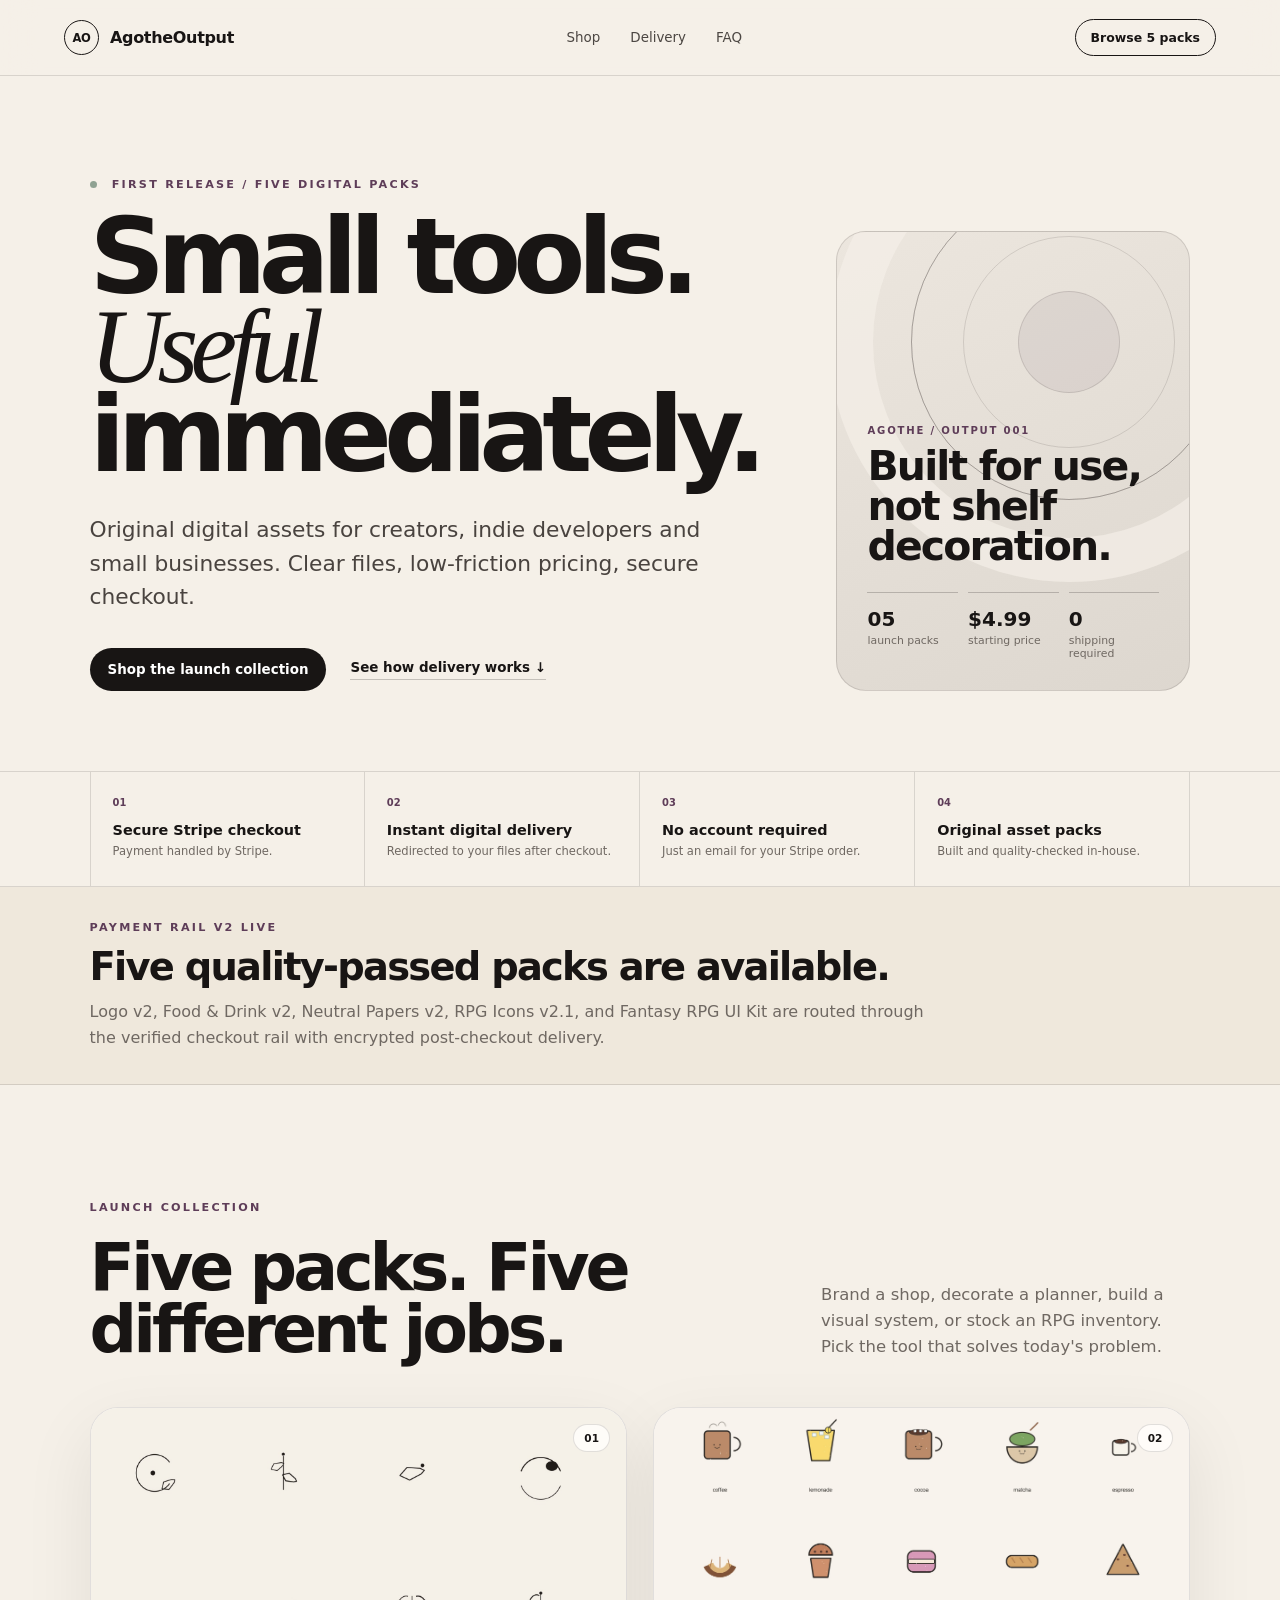
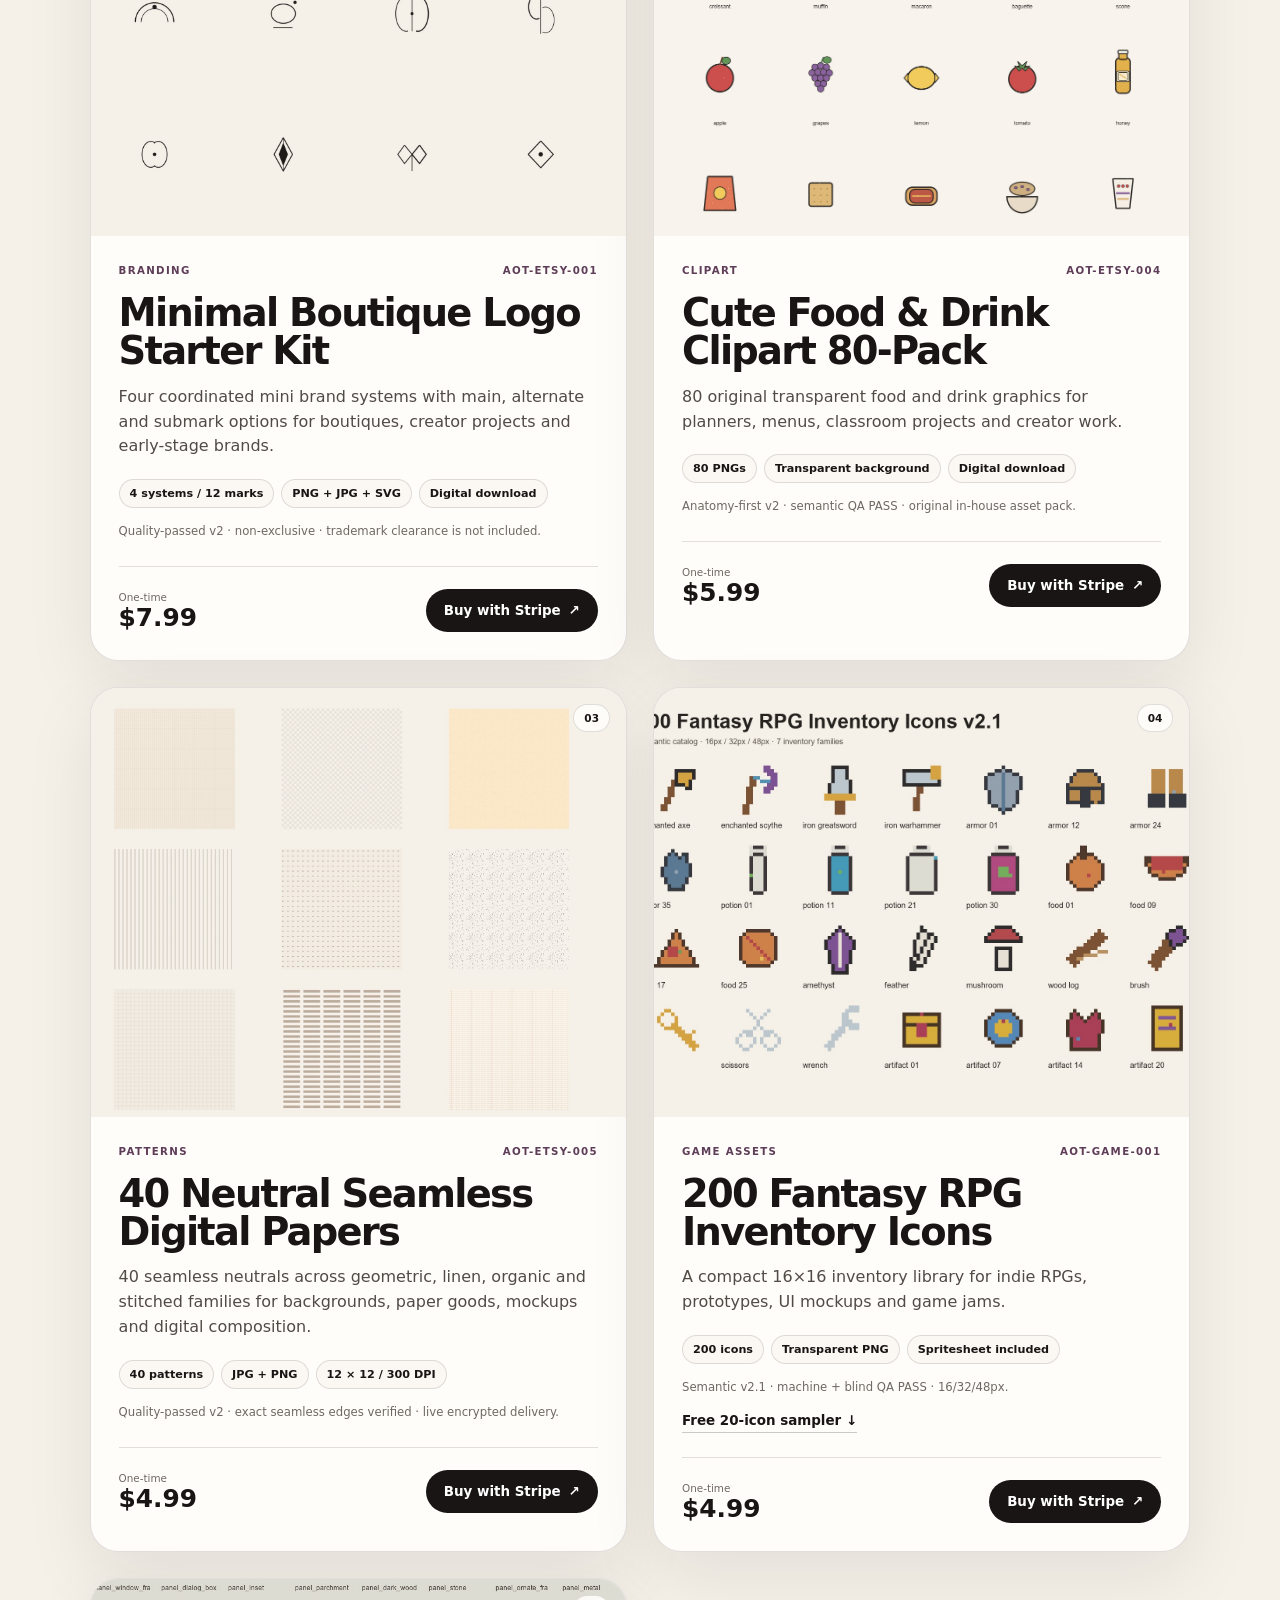
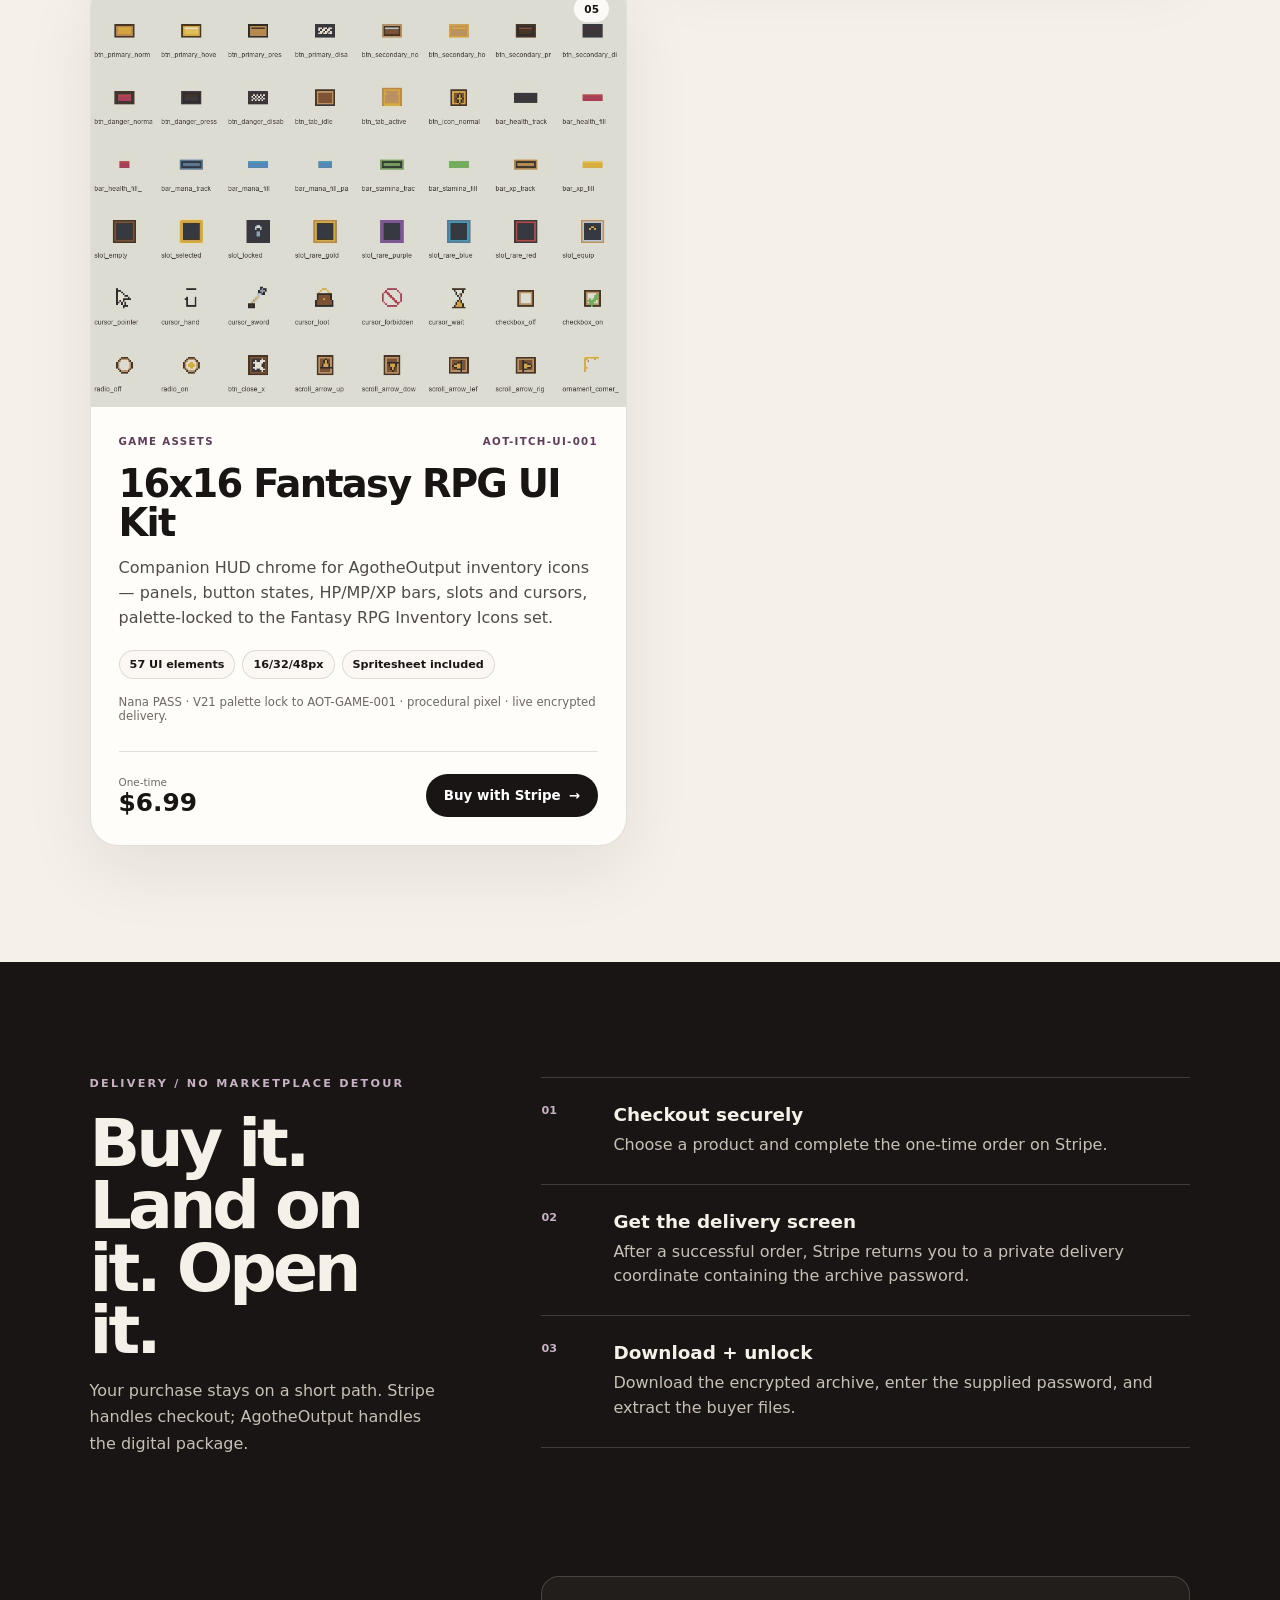
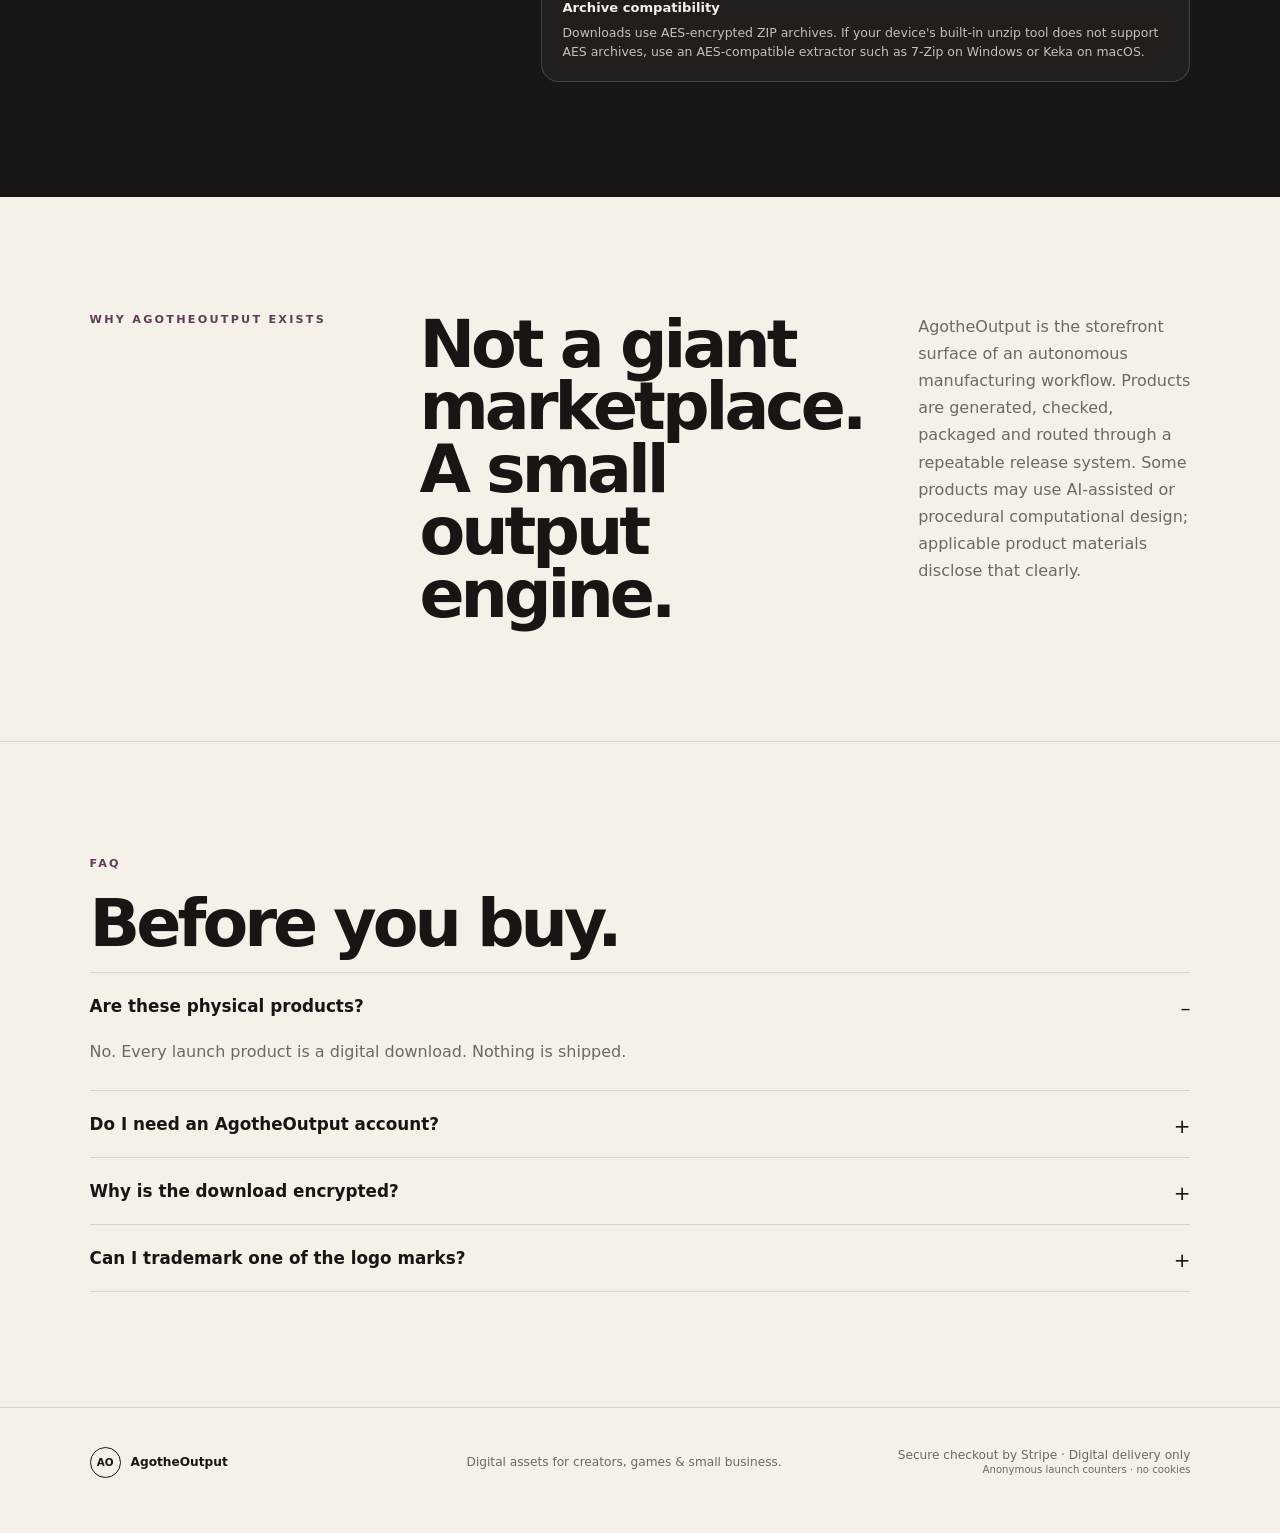
==== index.html @ fe6603bc "Add AOT-ITCH-UI-001 storefront card + delivery pointer" ====
<!doctype html>
<html lang="en">
<head>
<meta charset="utf-8">
<meta name="viewport" content="width=device-width,initial-scale=1">
<title>AgotheOutput | Digital assets for creators, games & small business</title>
<meta name="description" content="Original downloadable assets for creators, indie games and small businesses. Secure Stripe checkout and instant post-purchase delivery.">
<meta name="theme-color" content="#f5f0e8">
<meta property="og:title" content="AgotheOutput — useful digital goods">
<meta property="og:description" content="Original creator assets, game resources and practical downloadable packs.">
<meta property="og:type" content="website">
<meta property="og:url" content="https://gtsgob.github.io/agotheoutput-store/">
<meta property="og:image" content="https://gtsgob.github.io/agotheoutput-store/assets/og.jpg">
<meta name="twitter:card" content="summary_large_image">
<link rel="icon" href="data:image/svg+xml,<svg xmlns=%22http://www.w3.org/2000/svg%22 viewBox=%220 0 64 64%22><rect width=%2264%22 height=%2264%22 rx=%2232%22 fill=%22%23181514%22/><text x=%2232%22 y=%2239%22 text-anchor=%22middle%22 font-size=%2220%22 font-family=%22Arial%22 font-weight=%22700%22 fill=%22white%22>AO</text></svg>">
<link rel="stylesheet" href="styles.css?v=launch-3">
</head>
<body>
<header class="site-header">
  <a class="brand" href="#top" aria-label="AgotheOutput home"><span class="brand-mark">AO</span><span>AgotheOutput</span></a>
  <nav aria-label="Primary">
    <a href="#shop">Shop</a>
    <a href="#delivery">Delivery</a>
    <a href="#faq">FAQ</a>
  </nav>
  <a class="header-cta" href="#shop">Browse 5 packs</a>
</header>

<main id="top">
  <section class="hero">
    <div class="hero-copy">
      <p class="eyebrow"><span class="dot"></span> FIRST RELEASE / FIVE DIGITAL PACKS</p>
      <h1>Small tools.<br><em>Useful</em> immediately.</h1>
      <p class="lede">Original digital assets for creators, indie developers and small businesses. Clear files, low-friction pricing, secure checkout.</p>
      <div class="hero-actions">
        <a class="button button-dark" href="#shop">Shop the launch collection</a>
        <a class="text-link" href="#delivery">See how delivery works <span>↓</span></a>
      </div>
    </div>
    <aside class="hero-panel" aria-label="Store promises">
      <div class="aperture" aria-hidden="true"><i></i><i></i><i></i></div>
      <div class="panel-copy">
        <p>AGOTHE / OUTPUT 001</p>
        <strong>Built for use,<br>not shelf decoration.</strong>
      </div>
      <dl>
        <div><dt>05</dt><dd>launch packs</dd></div>
        <div><dt>$4.99</dt><dd>starting price</dd></div>
        <div><dt>0</dt><dd>shipping required</dd></div>
      </dl>
    </aside>
  </section>

  <section class="trust-rail" aria-label="Shopping benefits">
    <div><span>01</span><strong>Secure Stripe checkout</strong><small>Payment handled by Stripe.</small></div>
    <div><span>02</span><strong>Instant digital delivery</strong><small>Redirected to your files after checkout.</small></div>
    <div><span>03</span><strong>No account required</strong><small>Just an email for your Stripe order.</small></div>
    <div><span>04</span><strong>Original asset packs</strong><small>Built and quality-checked in-house.</small></div>
  </section>

  <section class="quality-banner" id="quality-refresh"><p class="eyebrow">PAYMENT RAIL V2 LIVE</p><h2>Five quality-passed packs are available.</h2><p>Logo v2, Food & Drink v2, Neutral Papers v2, RPG Icons v2.1, and Fantasy RPG UI Kit are routed through the verified checkout rail with encrypted post-checkout delivery.</p></section><section class="collection" id="shop">
    <div class="section-heading">
      <div><p class="eyebrow">LAUNCH COLLECTION</p><h2>Five packs. Five different jobs.</h2></div>
      <p>Brand a shop, decorate a planner, build a visual system, or stock an RPG inventory. Pick the tool that solves today's problem.</p>
    </div>
    <div class="product-grid"><article class="product-card" id="aot-etsy-001" data-sku="AOT-ETSY-001">
      <a class="product-media" href="https://buy.stripe.com/bJe00b6bz7648Xw9uC0x20g" aria-label="Buy Minimal Boutique Logo Starter Kit">
        <img src="assets/previews/aot-etsy-001.jpg" alt="Minimal Boutique Logo Starter Kit preview" loading="eager">
        <span class="media-index">01</span>
      </a>
      <div class="product-body">
        <div class="product-topline"><span>Branding</span><span>AOT-ETSY-001</span></div>
        <h3>Minimal Boutique Logo Starter Kit</h3>
        <p class="product-desc">Four coordinated mini brand systems with main, alternate and submark options for boutiques, creator projects and early-stage brands.</p>
        <div class="chips"><span>4 systems / 12 marks</span><span>PNG + JPG + SVG</span><span>Digital download</span></div>
        <p class="product-note">Quality-passed v2 · non-exclusive · trademark clearance is not included.</p>
        <div class="purchase-row">
          <div><small>One-time</small><strong>$7.99</strong></div>
          <a class="button button-dark" href="https://buy.stripe.com/bJe00b6bz7648Xw9uC0x20g">Buy with Stripe <span aria-hidden="true">↗</span></a>
        </div>
      </div>
    </article><article class="product-card" id="aot-etsy-004" data-sku="AOT-ETSY-004">
      <a class="product-media" href="https://buy.stripe.com/bJe00b43raigehQayG0x20h" aria-label="Buy Cute Food & Drink Clipart 80-Pack">
        <img src="assets/previews/aot-etsy-004.jpg" alt="Cute Food & Drink Clipart 80-Pack preview" loading="eager">
        <span class="media-index">02</span>
      </a>
      <div class="product-body">
        <div class="product-topline"><span>Clipart</span><span>AOT-ETSY-004</span></div>
        <h3>Cute Food & Drink Clipart 80-Pack</h3>
        <p class="product-desc">80 original transparent food and drink graphics for planners, menus, classroom projects and creator work.</p>
        <div class="chips"><span>80 PNGs</span><span>Transparent background</span><span>Digital download</span></div>
        <p class="product-note">Anatomy-first v2 · semantic QA PASS · original in-house asset pack.</p>
        <div class="purchase-row">
          <div><small>One-time</small><strong>$5.99</strong></div>
          <a class="button button-dark" href="https://buy.stripe.com/bJe00b43raigehQayG0x20h">Buy with Stripe <span aria-hidden="true">↗</span></a>
        </div>
      </div>
    </article><article class="product-card" id="aot-etsy-005" data-sku="AOT-ETSY-005">
      <a class="product-media" href="https://buy.stripe.com/7sY28jgQd3TS2z8cGO0x20i" aria-label="Buy 40 Neutral Seamless Digital Papers">
        <img src="assets/previews/aot-etsy-005.jpg" alt="40 Neutral Seamless Digital Papers preview" loading="lazy">
        <span class="media-index">03</span>
      </a>
      <div class="product-body">
        <div class="product-topline"><span>Patterns</span><span>AOT-ETSY-005</span></div>
        <h3>40 Neutral Seamless Digital Papers</h3>
        <p class="product-desc">40 seamless neutrals across geometric, linen, organic and stitched families for backgrounds, paper goods, mockups and digital composition.</p>
        <div class="chips"><span>40 patterns</span><span>JPG + PNG</span><span>12 × 12 / 300 DPI</span></div>
        <p class="product-note">Quality-passed v2 · exact seamless edges verified · live encrypted delivery.</p>
        <div class="purchase-row">
          <div><small>One-time</small><strong>$4.99</strong></div>
          <a class="button button-dark" href="https://buy.stripe.com/7sY28jgQd3TS2z8cGO0x20i">Buy with Stripe <span aria-hidden="true">↗</span></a>
        </div>
      </div>
    </article><article class="product-card" id="aot-game-001" data-sku="AOT-GAME-001">
      <a class="product-media" href="https://buy.stripe.com/5kQcMXgQdcqo3DccGO0x20j" aria-label="Buy 200 Fantasy RPG Inventory Icons">
        <img src="assets/previews/aot-game-001.jpg" alt="200 Fantasy RPG Inventory Icons preview" loading="lazy">
        <span class="media-index">04</span>
      </a>
      <div class="product-body">
        <div class="product-topline"><span>Game assets</span><span>AOT-GAME-001</span></div>
        <h3>200 Fantasy RPG Inventory Icons</h3>
        <p class="product-desc">A compact 16×16 inventory library for indie RPGs, prototypes, UI mockups and game jams.</p>
        <div class="chips"><span>200 icons</span><span>Transparent PNG</span><span>Spritesheet included</span></div>
        <p class="product-note">Semantic v2.1 · machine + blind QA PASS · 16/32/48px.</p>
        <p><a class="text-link sampler-link" data-sampler="true" data-sku="AOT-GAME-001" href="https://github.com/gtsgob/agotheoutput-store/releases/download/delivery-v1/agotheoutput_rpg_icons_free_sampler_20.zip">Free 20-icon sampler ↓</a></p>
        <div class="purchase-row">
          <div><small>One-time</small><strong>$4.99</strong></div>
          <a class="button button-dark" href="https://buy.stripe.com/5kQcMXgQdcqo3DccGO0x20j">Buy with Stripe <span aria-hidden="true">↗</span></a>
        </div>
      </div>
    </article><article class="product-card" id="aot-itch-ui-001" data-sku="AOT-ITCH-UI-001">
      <a class="product-media" href="https://buy.stripe.com/bJebIT9nL7642z89uC0x20l" aria-label="Buy 16x16 Fantasy RPG UI Kit">
        <img src="assets/previews/aot-itch-ui-001.jpg" alt="16x16 Fantasy RPG UI Kit preview" loading="lazy">
        <span class="media-index">05</span>
      </a>
      <div class="product-body">
        <div class="product-topline"><span>Game assets</span><span>AOT-ITCH-UI-001</span></div>
        <h3>16x16 Fantasy RPG UI Kit</h3>
        <p class="product-desc">Companion HUD chrome for AgotheOutput inventory icons — panels, button states, HP/MP/XP bars, slots and cursors, palette-locked to the Fantasy RPG Inventory Icons set.</p>
        <div class="chips"><span>57 UI elements</span><span>16/32/48px</span><span>Spritesheet included</span></div>
        <p class="product-note">Nana PASS · V21 palette lock to AOT-GAME-001 · procedural pixel · live encrypted delivery.</p>
        <div class="purchase-row">
          <div><small>One-time</small><strong>$6.99</strong></div>
          <a class="button button-dark" href="https://buy.stripe.com/bJebIT9nL7642z89uC0x20l">Buy with Stripe <span aria-hidden="true">→</span></a>
        </div>
      </div>
    </article></div>
  </section>

  <section class="delivery" id="delivery">
    <div class="delivery-intro">
      <p class="eyebrow">DELIVERY / NO MARKETPLACE DETOUR</p>
      <h2>Buy it. Land on it. Open it.</h2>
      <p>Your purchase stays on a short path. Stripe handles checkout; AgotheOutput handles the digital package.</p>
    </div>
    <ol class="steps">
      <li><span>01</span><div><strong>Checkout securely</strong><p>Choose a product and complete the one-time order on Stripe.</p></div></li>
      <li><span>02</span><div><strong>Get the delivery screen</strong><p>After a successful order, Stripe returns you to a private delivery coordinate containing the archive password.</p></div></li>
      <li><span>03</span><div><strong>Download + unlock</strong><p>Download the encrypted archive, enter the supplied password, and extract the buyer files.</p></div></li>
    </ol>
    <div class="compatibility">
      <strong>Archive compatibility</strong>
      <p>Downloads use AES-encrypted ZIP archives. If your device's built-in unzip tool does not support AES archives, use an AES-compatible extractor such as 7-Zip on Windows or Keka on macOS.</p>
    </div>
  </section>

  <section class="system-note">
    <p class="eyebrow">WHY AGOTHEOUTPUT EXISTS</p>
    <div><h2>Not a giant marketplace.<br>A small output engine.</h2>
    <p>AgotheOutput is the storefront surface of an autonomous manufacturing workflow. Products are generated, checked, packaged and routed through a repeatable release system. Some products may use AI-assisted or procedural computational design; applicable product materials disclose that clearly.</p></div>
  </section>

  <section class="faq" id="faq">
    <div class="section-heading compact"><div><p class="eyebrow">FAQ</p><h2>Before you buy.</h2></div></div>
    <details open><summary>Are these physical products?</summary><p>No. Every launch product is a digital download. Nothing is shipped.</p></details>
    <details><summary>Do I need an AgotheOutput account?</summary><p>No. Checkout is handled by Stripe and currently only requires the information Stripe requests for the order.</p></details>
    <details><summary>Why is the download encrypted?</summary><p>The public file host stores an encrypted archive. The archive password is delivered only through the successful post-checkout route.</p></details>
    <details><summary>Can I trademark one of the logo marks?</summary><p>The logo starter kit is sold as non-exclusive premade artwork. Trademark clearance and exclusivity are not included.</p></details>
  </section>
</main>

<footer class="site-footer">
  <div><span class="brand-mark small">AO</span><strong>AgotheOutput</strong></div>
  <p>Digital assets for creators, games & small business.</p>
  <p>Secure checkout by Stripe · Digital delivery only<br><small>Anonymous launch counters · no cookies</small></p>
</footer>
<script src="analytics.js?v=ao-analytics-2" defer></script>
</body>
</html>
---- styles.css ----
:root{
  --ink:#181514;--paper:#f5f0e8;--paper-2:#ebe4da;--sage:#8fa292;--plum:#5e3d58;
  --white:#fffdfa;--muted:#6f6862;--line:rgba(24,21,20,.13);--line-strong:rgba(24,21,20,.22);
  --shadow:0 24px 70px rgba(24,21,20,.08)
}
*{box-sizing:border-box}html{scroll-behavior:smooth}body{margin:0;background:var(--paper);color:var(--ink);font-family:Inter,ui-sans-serif,system-ui,-apple-system,BlinkMacSystemFont,"Segoe UI",sans-serif;-webkit-font-smoothing:antialiased}
a{color:inherit}.site-header{height:76px;padding:0 clamp(20px,5vw,76px);display:flex;align-items:center;justify-content:space-between;gap:26px;position:sticky;top:0;z-index:40;background:rgba(245,240,232,.88);backdrop-filter:blur(18px);border-bottom:1px solid var(--line)}
.brand{display:flex;align-items:center;gap:11px;text-decoration:none;font-weight:800;letter-spacing:-.02em}.brand-mark{width:35px;height:35px;border:1px solid var(--ink);border-radius:50%;display:grid;place-items:center;font-size:.72rem;font-weight:900}.brand-mark.small{width:31px;height:31px;font-size:.65rem}
.site-header nav{display:flex;gap:30px}.site-header nav a{text-decoration:none;font-size:.84rem;color:#4c4743}.site-header nav a:hover{text-decoration:underline;text-underline-offset:5px}.header-cta{font-size:.78rem;font-weight:800;text-decoration:none;border:1px solid var(--ink);border-radius:999px;padding:10px 15px}
.hero{min-height:690px;padding:clamp(64px,8vw,120px) clamp(20px,7vw,108px) 80px;display:grid;grid-template-columns:minmax(0,1.3fr) minmax(340px,.7fr);gap:clamp(45px,7vw,120px);align-items:end;border-bottom:1px solid var(--line)}
.eyebrow{font-size:.7rem;letter-spacing:.2em;font-weight:850;margin:0 0 22px;color:var(--plum)}.dot{display:inline-block;width:7px;height:7px;background:var(--sage);border-radius:50%;margin-right:9px}
.hero h1{font-size:clamp(4.25rem,8.2vw,8.6rem);line-height:.84;letter-spacing:-.075em;margin:0;max-width:1080px;font-weight:850}.hero h1 em{font-family:Georgia,"Times New Roman",serif;font-weight:400}.lede{font-size:clamp(1.05rem,1.7vw,1.4rem);max-width:690px;line-height:1.55;margin:34px 0 0;color:#49433f}
.hero-actions{display:flex;align-items:center;gap:24px;margin-top:34px;flex-wrap:wrap}.button{display:inline-flex;align-items:center;justify-content:center;gap:8px;text-decoration:none;border-radius:999px;padding:14px 18px;font-weight:800;font-size:.84rem;transition:transform .18s ease,opacity .18s ease}.button:hover{transform:translateY(-2px)}.button-dark{background:var(--ink);color:#fff}.text-link{font-size:.84rem;font-weight:750;text-decoration:none;border-bottom:1px solid var(--line-strong);padding-bottom:4px}
.hero-panel{min-height:460px;border:1px solid var(--line);border-radius:30px;padding:30px;position:relative;overflow:hidden;background:linear-gradient(155deg,#ece6de 0%,#ddd7cf 100%);display:flex;flex-direction:column;justify-content:space-between}.aperture{position:absolute;right:-120px;top:-130px;width:480px;height:480px;border-radius:50%;border:44px solid rgba(245,240,232,.7)}.aperture:before,.aperture:after,.aperture i{content:"";position:absolute;inset:38px;border-radius:50%;border:1px solid rgba(24,21,20,.12)}.aperture:after{inset:90px}.aperture i:nth-child(1){inset:145px;background:rgba(94,61,88,.08)}.panel-copy{position:relative;z-index:2;margin-top:auto}.panel-copy p{font-size:.63rem;letter-spacing:.18em;font-weight:800;color:var(--plum)}.panel-copy strong{font-size:clamp(2rem,3.2vw,3.4rem);line-height:.98;letter-spacing:-.045em}.hero-panel dl{position:relative;z-index:2;display:grid;grid-template-columns:repeat(3,1fr);gap:10px;margin:26px 0 0}.hero-panel dl div{padding-top:14px;border-top:1px solid var(--line-strong)}.hero-panel dt{font-size:1.25rem;font-weight:850}.hero-panel dd{font-size:.68rem;margin:3px 0 0;color:var(--muted)}
.trust-rail{display:grid;grid-template-columns:repeat(4,1fr);border-bottom:1px solid var(--line);padding:0 clamp(20px,7vw,108px)}.trust-rail div{padding:25px 22px 27px;border-right:1px solid var(--line)}.trust-rail div:first-child{border-left:1px solid var(--line)}.trust-rail span{display:block;font-size:.62rem;color:var(--plum);font-weight:800;margin-bottom:14px}.trust-rail strong{display:block;font-size:.9rem}.trust-rail small{display:block;color:var(--muted);font-size:.72rem;margin-top:5px;line-height:1.4}
.collection,.delivery,.system-note,.faq{padding:clamp(74px,9vw,135px) clamp(20px,7vw,108px)}.section-heading{display:grid;grid-template-columns:1fr minmax(300px,.55fr);gap:60px;align-items:end;margin-bottom:46px}.section-heading h2,.delivery h2,.system-note h2{font-size:clamp(2.9rem,5.2vw,5.7rem);line-height:.94;letter-spacing:-.06em;margin:0}.section-heading>p{font-size:1.03rem;line-height:1.6;color:var(--muted);margin:0}.section-heading.compact{grid-template-columns:1fr;margin-bottom:18px}
.product-grid{display:grid;grid-template-columns:repeat(2,minmax(0,1fr));gap:26px}.product-card{border:1px solid var(--line);border-radius:28px;overflow:hidden;background:var(--white);box-shadow:var(--shadow)}.product-media{display:block;position:relative;background:#efe9df;overflow:hidden}.product-media img{display:block;width:100%;aspect-ratio:1.25/1;object-fit:cover;transition:transform .45s cubic-bezier(.2,.75,.2,1)}.product-media:hover img{transform:scale(1.025)}.media-index{position:absolute;top:16px;right:16px;background:rgba(255,253,250,.9);backdrop-filter:blur(10px);border:1px solid var(--line);border-radius:999px;padding:7px 10px;font-size:.66rem;font-weight:850}
.product-body{padding:28px}.product-topline{display:flex;justify-content:space-between;gap:15px;font-size:.64rem;text-transform:uppercase;letter-spacing:.13em;font-weight:800;color:var(--plum)}.product-card h3{font-size:clamp(1.8rem,3vw,3rem);line-height:1;letter-spacing:-.045em;margin:18px 0 14px}.product-desc{line-height:1.55;color:#514b46;margin:0;max-width:650px}.chips{display:flex;flex-wrap:wrap;gap:7px;margin-top:20px}.chips span{border:1px solid var(--line);border-radius:999px;padding:7px 10px;font-size:.7rem;font-weight:700;background:#fbf8f3}.product-note{font-size:.73rem;color:var(--muted);margin:16px 0 0}.purchase-row{display:flex;justify-content:space-between;align-items:end;gap:20px;margin-top:28px;padding-top:22px;border-top:1px solid var(--line)}.purchase-row small{display:block;color:var(--muted);font-size:.65rem}.purchase-row strong{font-size:1.55rem}
.delivery{background:var(--ink);color:var(--paper);display:grid;grid-template-columns:minmax(300px,.7fr) minmax(0,1.3fr);gap:clamp(55px,8vw,130px)}.delivery .eyebrow{color:#c7b2c3}.delivery-intro>p:last-child{color:#c8c0b7;line-height:1.65;max-width:560px}.steps{list-style:none;margin:0;padding:0}.steps li{display:grid;grid-template-columns:50px 1fr;gap:22px;padding:26px 0;border-top:1px solid rgba(245,240,232,.18)}.steps li:last-child{border-bottom:1px solid rgba(245,240,232,.18)}.steps>li>span{font-size:.7rem;color:#c7b2c3;font-weight:800}.steps strong{font-size:1.15rem}.steps p{margin:8px 0 0;color:#c8c0b7;line-height:1.55}.compatibility{grid-column:2;padding:20px;border:1px solid rgba(245,240,232,.18);border-radius:18px;background:rgba(245,240,232,.04)}.compatibility strong{font-size:.82rem}.compatibility p{font-size:.78rem;line-height:1.55;color:#c8c0b7;margin:7px 0 0}
.system-note{display:grid;grid-template-columns:.35fr 1fr;gap:60px;border-bottom:1px solid var(--line)}.system-note>div{display:grid;grid-template-columns:.95fr 1fr;gap:55px}.system-note>div>p{font-size:1rem;line-height:1.7;color:var(--muted);margin:0}
.faq details{border-top:1px solid var(--line);padding:0}.faq details:last-child{border-bottom:1px solid var(--line)}.faq summary{cursor:pointer;list-style:none;padding:23px 0;font-weight:800;font-size:1.05rem}.faq summary::-webkit-details-marker{display:none}.faq summary:after{content:"+";float:right;font-size:1.25rem;font-weight:400}.faq details[open] summary:after{content:"–"}.faq details p{max-width:760px;color:var(--muted);line-height:1.65;margin:0 0 24px}
.site-footer{display:grid;grid-template-columns:1fr 1fr 1fr;gap:30px;align-items:center;padding:28px clamp(20px,7vw,108px) 45px;border-top:1px solid var(--line);font-size:.76rem;color:var(--muted)}.site-footer div{display:flex;align-items:center;gap:10px;color:var(--ink)}.site-footer p:last-child{text-align:right}
@media(max-width:980px){
  .site-header nav{display:none}.hero{grid-template-columns:1fr;min-height:auto;padding-top:70px}.hero-panel{min-height:350px}.trust-rail{grid-template-columns:repeat(2,1fr)}.product-grid{grid-template-columns:1fr}.delivery{grid-template-columns:1fr}.compatibility{grid-column:1}.system-note,.system-note>div{grid-template-columns:1fr}.section-heading{grid-template-columns:1fr;gap:20px}.site-footer{grid-template-columns:1fr}.site-footer p:last-child{text-align:left}
}
@media(max-width:620px){
  .site-header{height:66px;padding:0 18px}.brand>span:last-child{display:none}.header-cta{font-size:.72rem;padding:9px 12px}
  .hero{padding:54px 18px 48px;gap:38px;overflow:hidden}.hero h1{font-size:clamp(3.05rem,14.5vw,4.15rem);line-height:.88;max-width:100%;overflow-wrap:normal}.lede{font-size:1rem;margin-top:24px}.hero-actions{align-items:flex-start;flex-direction:column}
  .hero-panel{min-height:310px;padding:24px;border-radius:22px}.hero-panel dl{grid-template-columns:1fr 1fr 1fr}.hero-panel dd{font-size:.62rem}
  .trust-rail{padding:0 18px;grid-template-columns:1fr 1fr}.trust-rail div{padding:20px 14px}.trust-rail div:nth-child(odd){border-left:1px solid var(--line)}
  .collection,.delivery,.system-note,.faq{padding:68px 18px}.product-grid{gap:18px}.product-card{border-radius:20px}.product-media img{aspect-ratio:1/1}.product-body{padding:22px}.product-card h3{font-size:2rem}.purchase-row{align-items:stretch;flex-direction:column}.purchase-row .button{width:100%}
  .section-heading h2,.delivery h2,.system-note h2{font-size:3.2rem}.site-footer{padding:26px 18px 40px}
}
@media(prefers-reduced-motion:reduce){html{scroll-behavior:auto}.product-media img,.button{transition:none}}

.quality-banner{margin:0;padding:34px clamp(20px,7vw,108px);border-bottom:1px solid var(--line);background:#efe8dc}
.quality-banner .eyebrow{margin-bottom:10px}.quality-banner h2{font-size:clamp(1.8rem,3vw,3rem);letter-spacing:-.045em;margin:0 0 10px}.quality-banner p:last-child{max-width:850px;color:var(--muted);line-height:1.6;margin:0}
.button-muted{background:#d9d1c7;color:#6e665f;cursor:not-allowed;pointer-events:none}
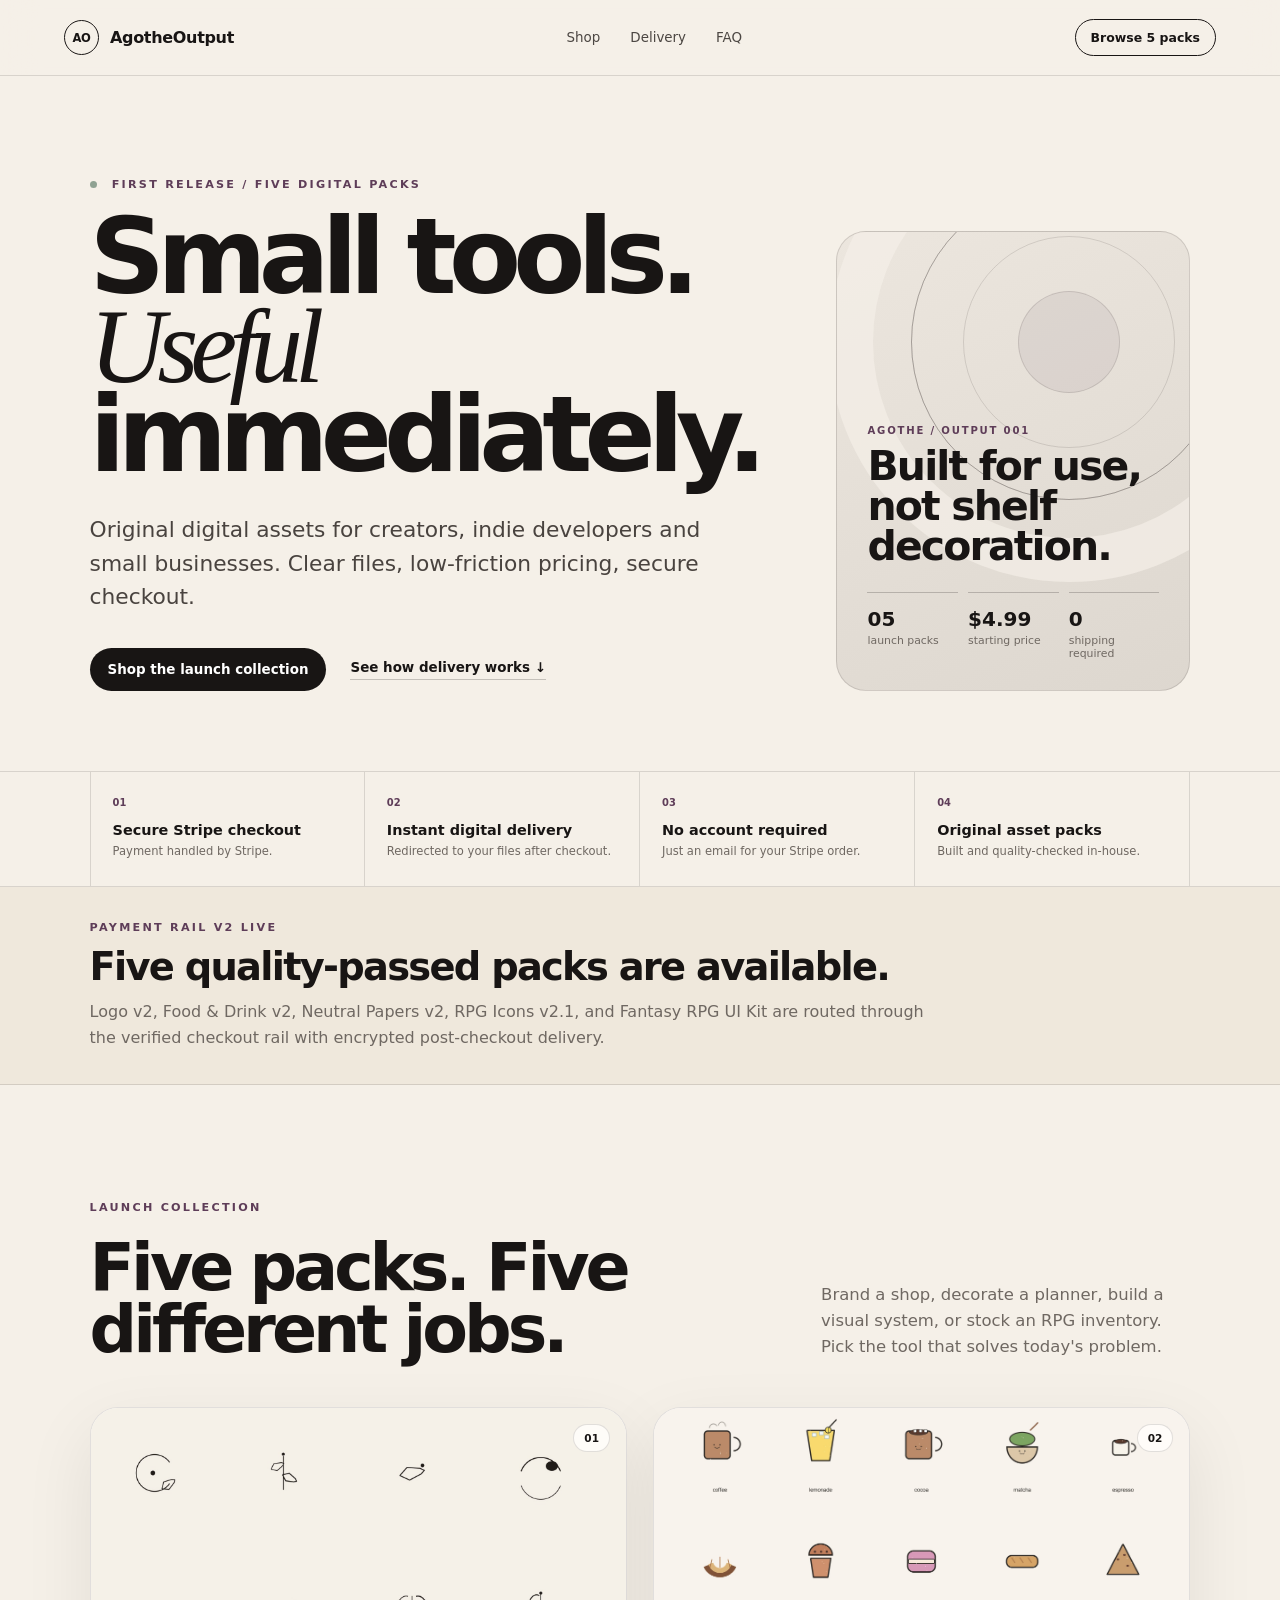
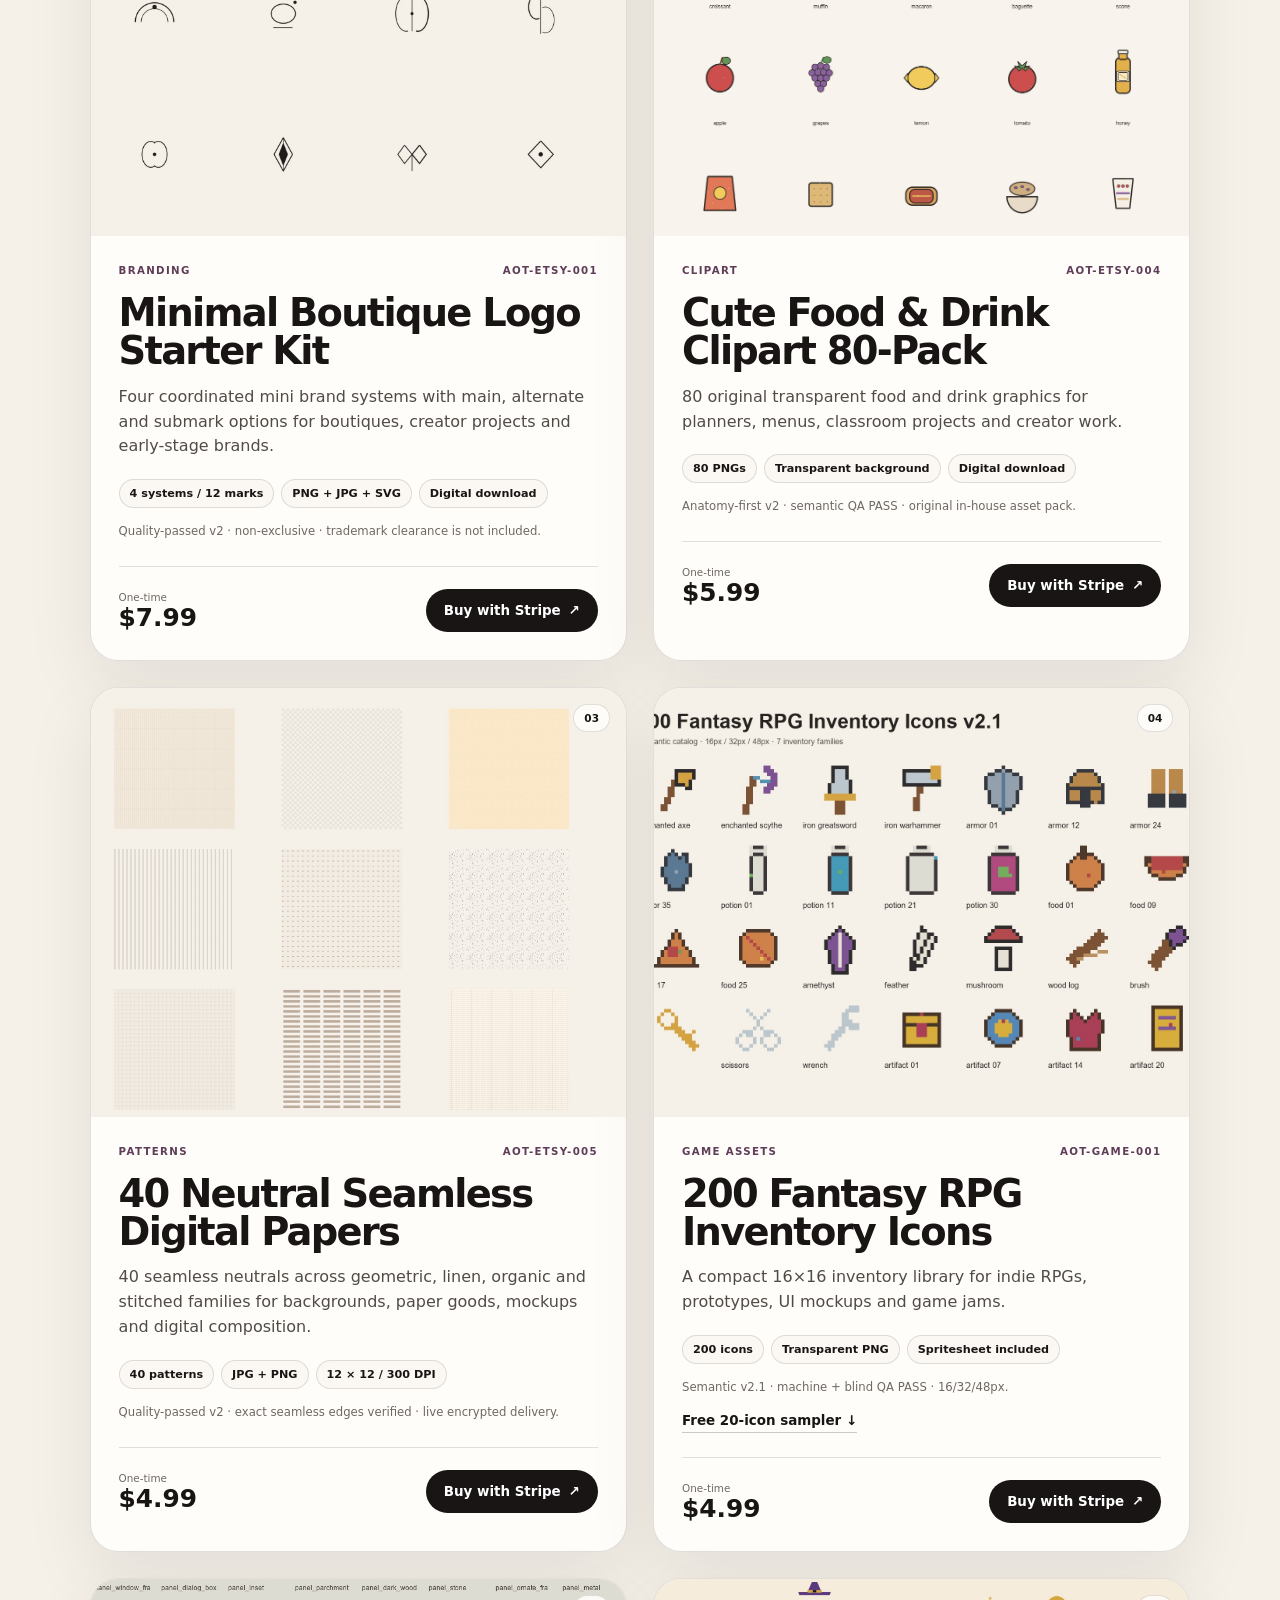
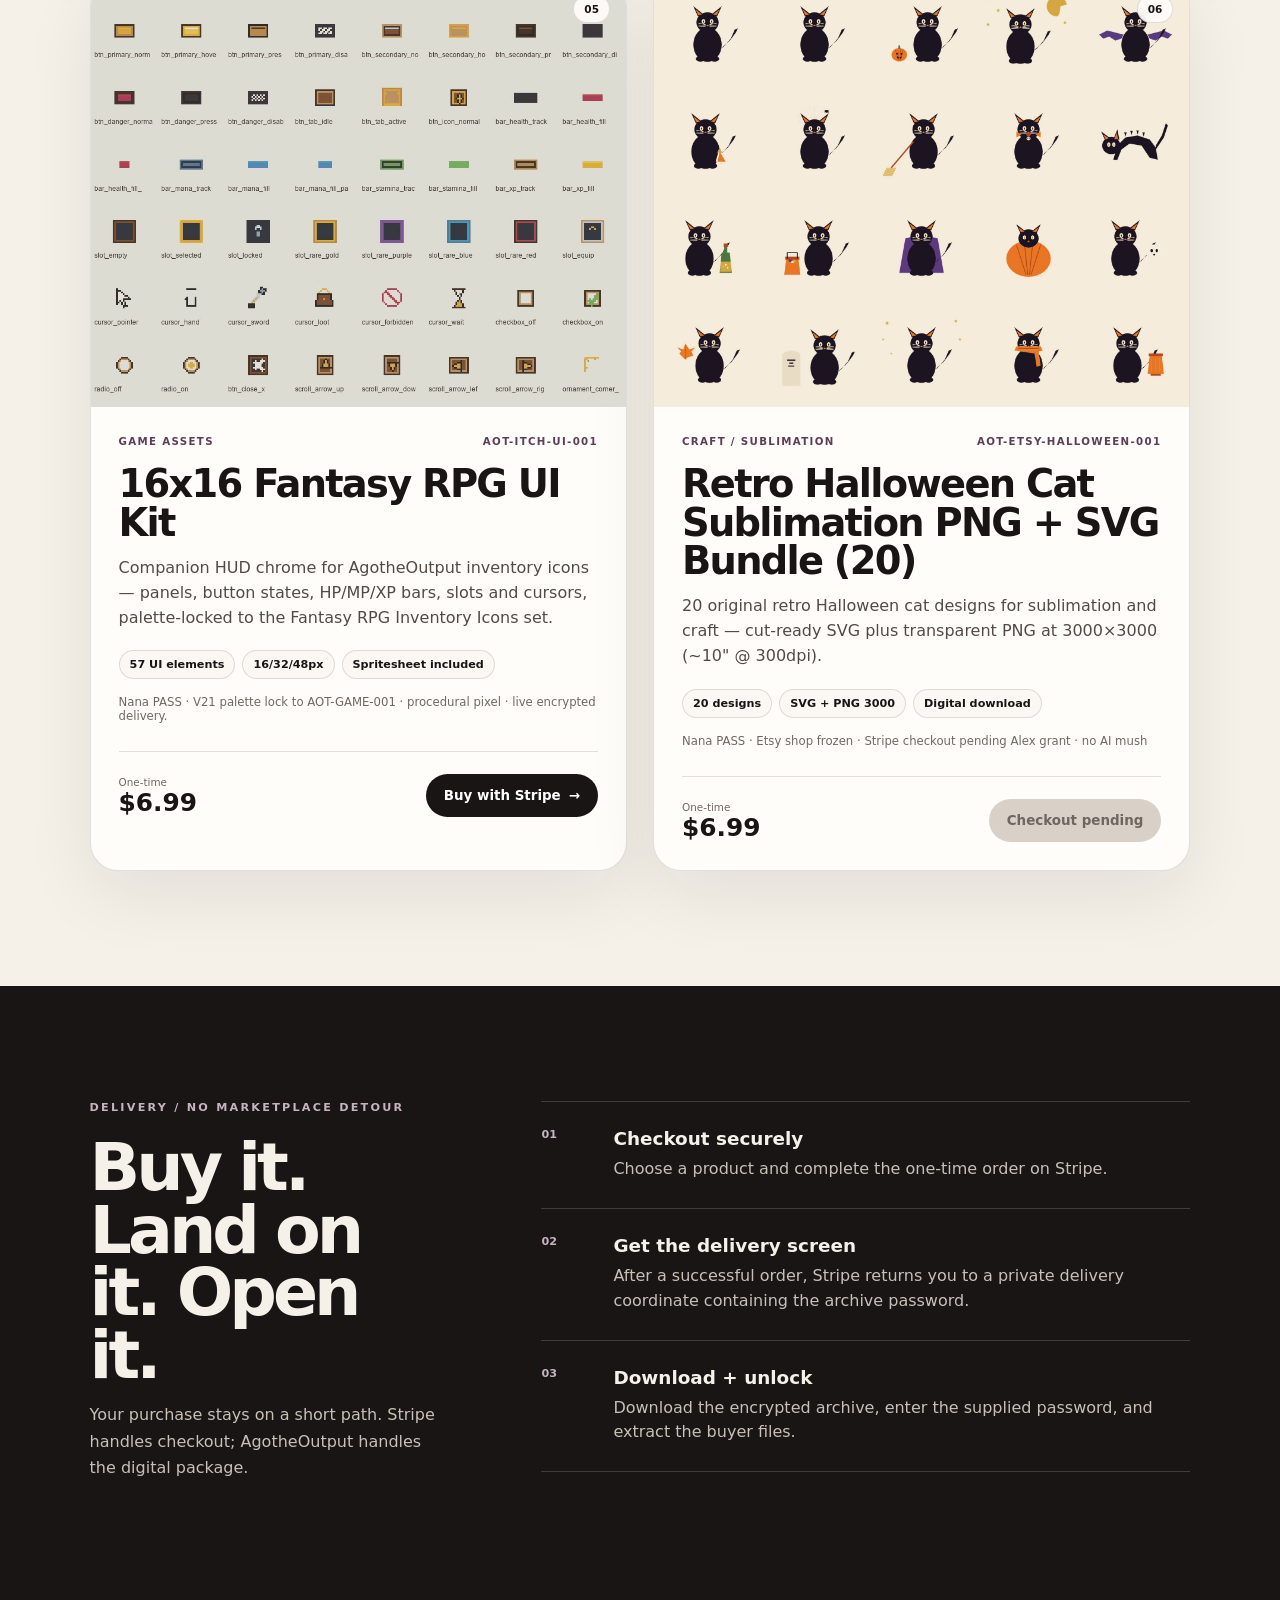
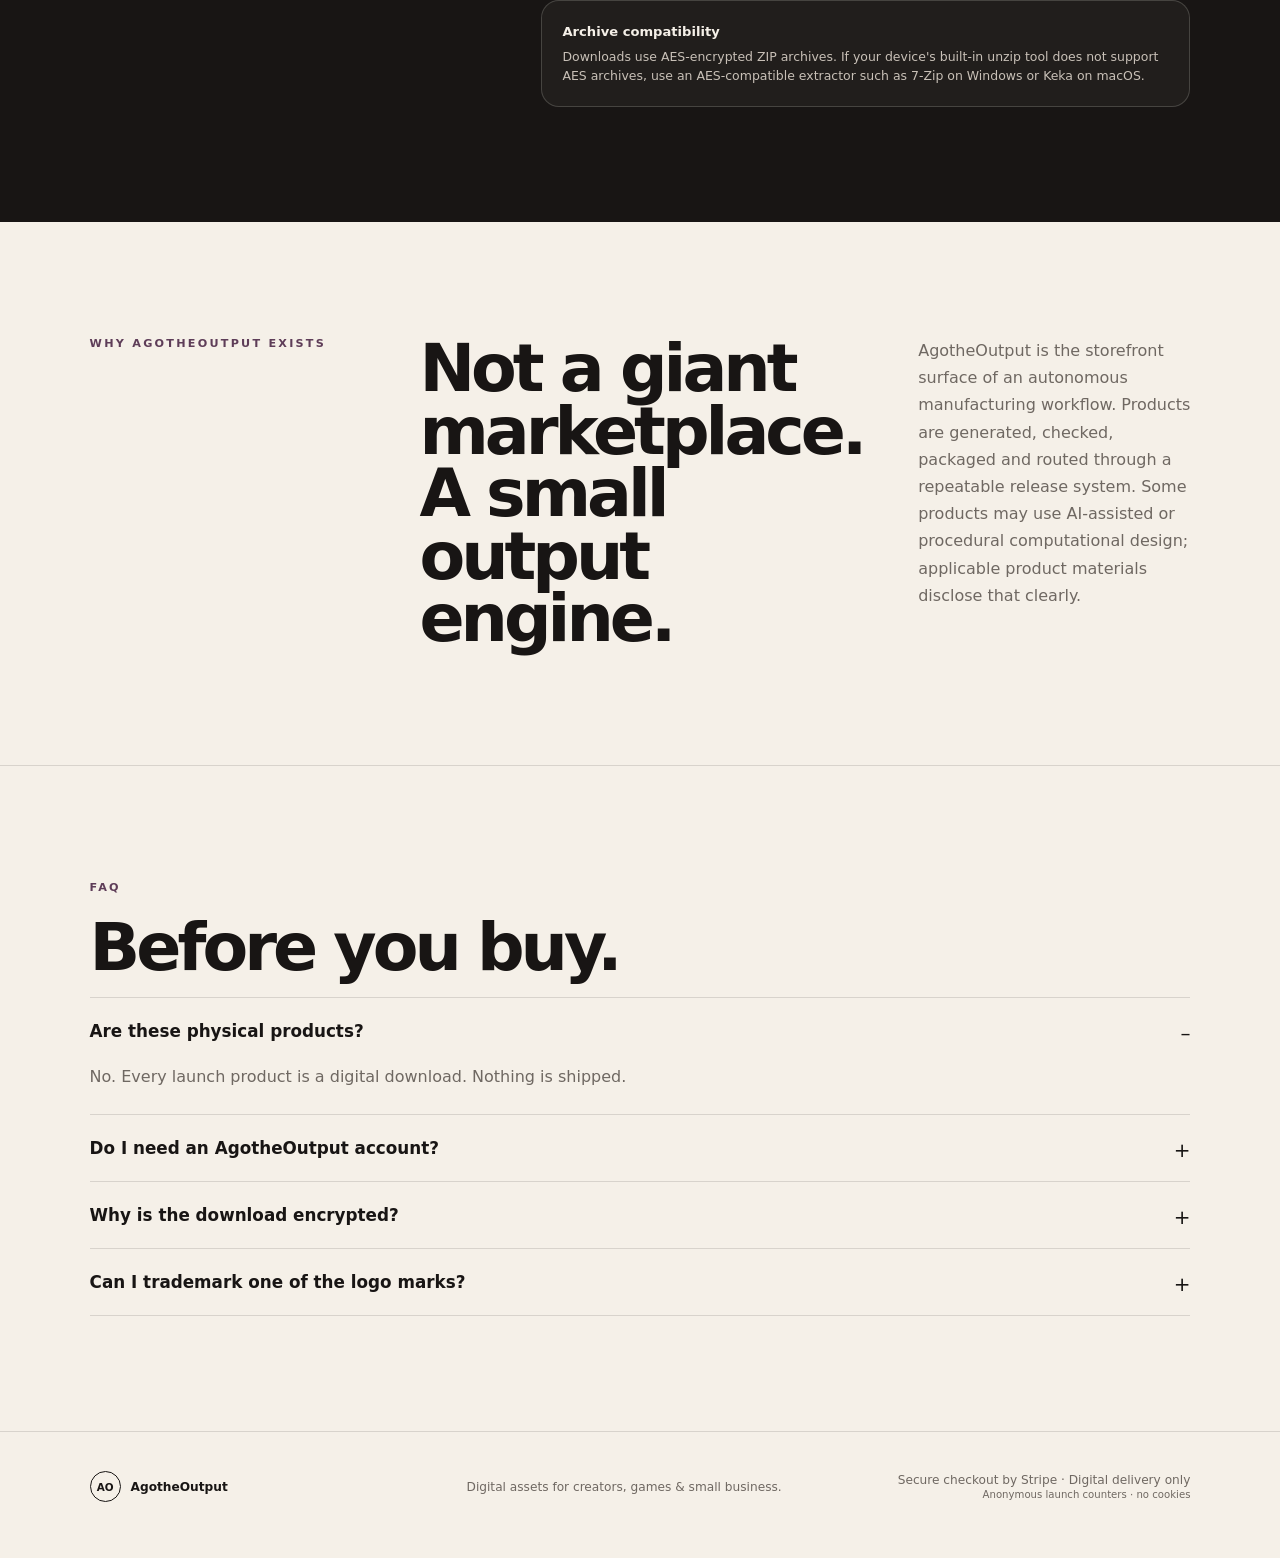
==== commit 58e42e45: "storefront: add AOT-ETSY-HALLOWEEN-001 card (plink held)" ====
--- a/index.html
+++ b/index.html
@@ -144,6 +144,22 @@
           <a class="button button-dark" href="https://buy.stripe.com/bJebIT9nL7642z89uC0x20l">Buy with Stripe <span aria-hidden="true">→</span></a>
         </div>
       </div>
+    </article><article class="product-card" id="aot-etsy-halloween-001" data-sku="AOT-ETSY-HALLOWEEN-001">
+      <a class="product-media" href="#aot-etsy-halloween-001" aria-label="Retro Halloween Cat Sublimation PNG + SVG Bundle preview">
+        <img src="assets/previews/aot-etsy-halloween-001.jpg" alt="Retro Halloween Cat Sublimation PNG + SVG Bundle preview" loading="lazy">
+        <span class="media-index">06</span>
+      </a>
+      <div class="product-body">
+        <div class="product-topline"><span>Craft / Sublimation</span><span>AOT-ETSY-HALLOWEEN-001</span></div>
+        <h3>Retro Halloween Cat Sublimation PNG + SVG Bundle (20)</h3>
+        <p class="product-desc">20 original retro Halloween cat designs for sublimation and craft — cut-ready SVG plus transparent PNG at 3000×3000 (~10" @ 300dpi).</p>
+        <div class="chips"><span>20 designs</span><span>SVG + PNG 3000</span><span>Digital download</span></div>
+        <p class="product-note">Nana PASS · Etsy shop frozen · Stripe checkout pending Alex grant · no AI mush</p>
+        <div class="purchase-row">
+          <div><small>One-time</small><strong>$6.99</strong></div>
+          <span class="button button-muted" aria-disabled="true">Checkout pending</span>
+        </div>
+      </div>
     </article></div>
   </section>
 
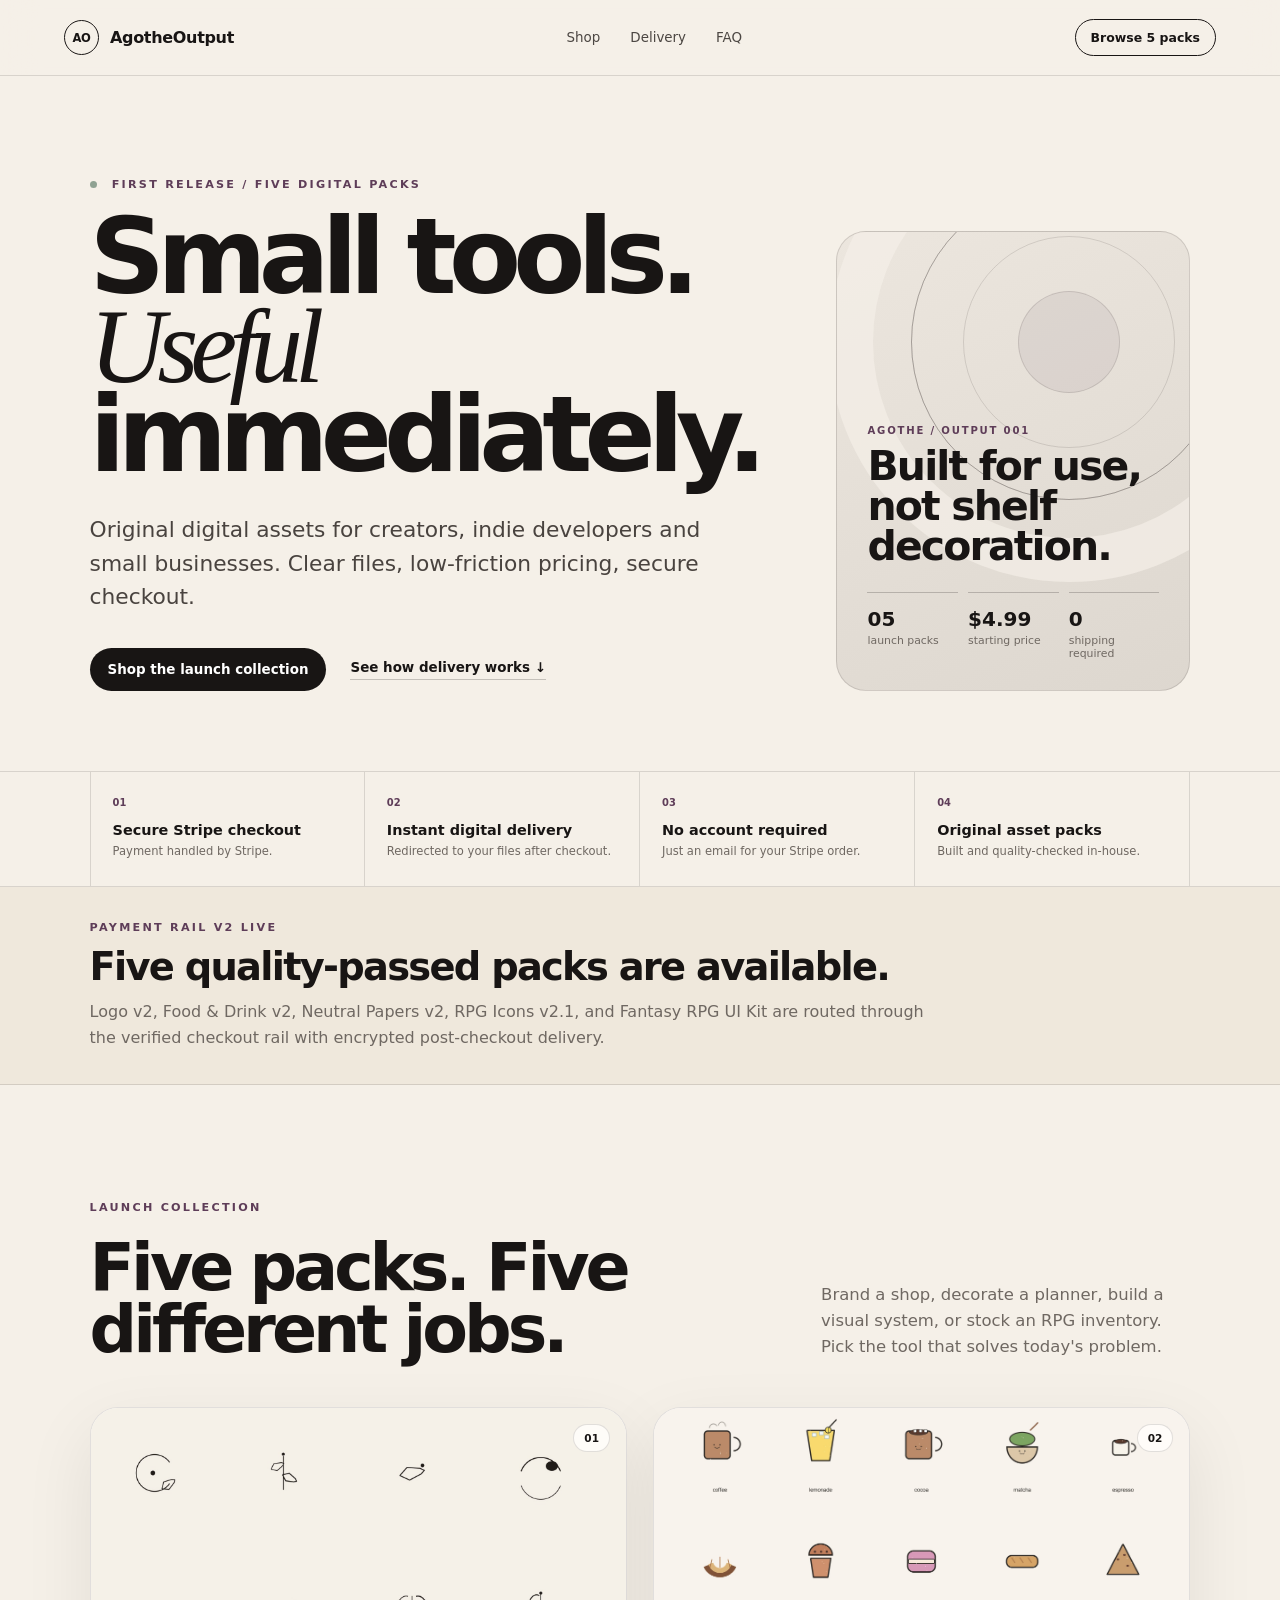
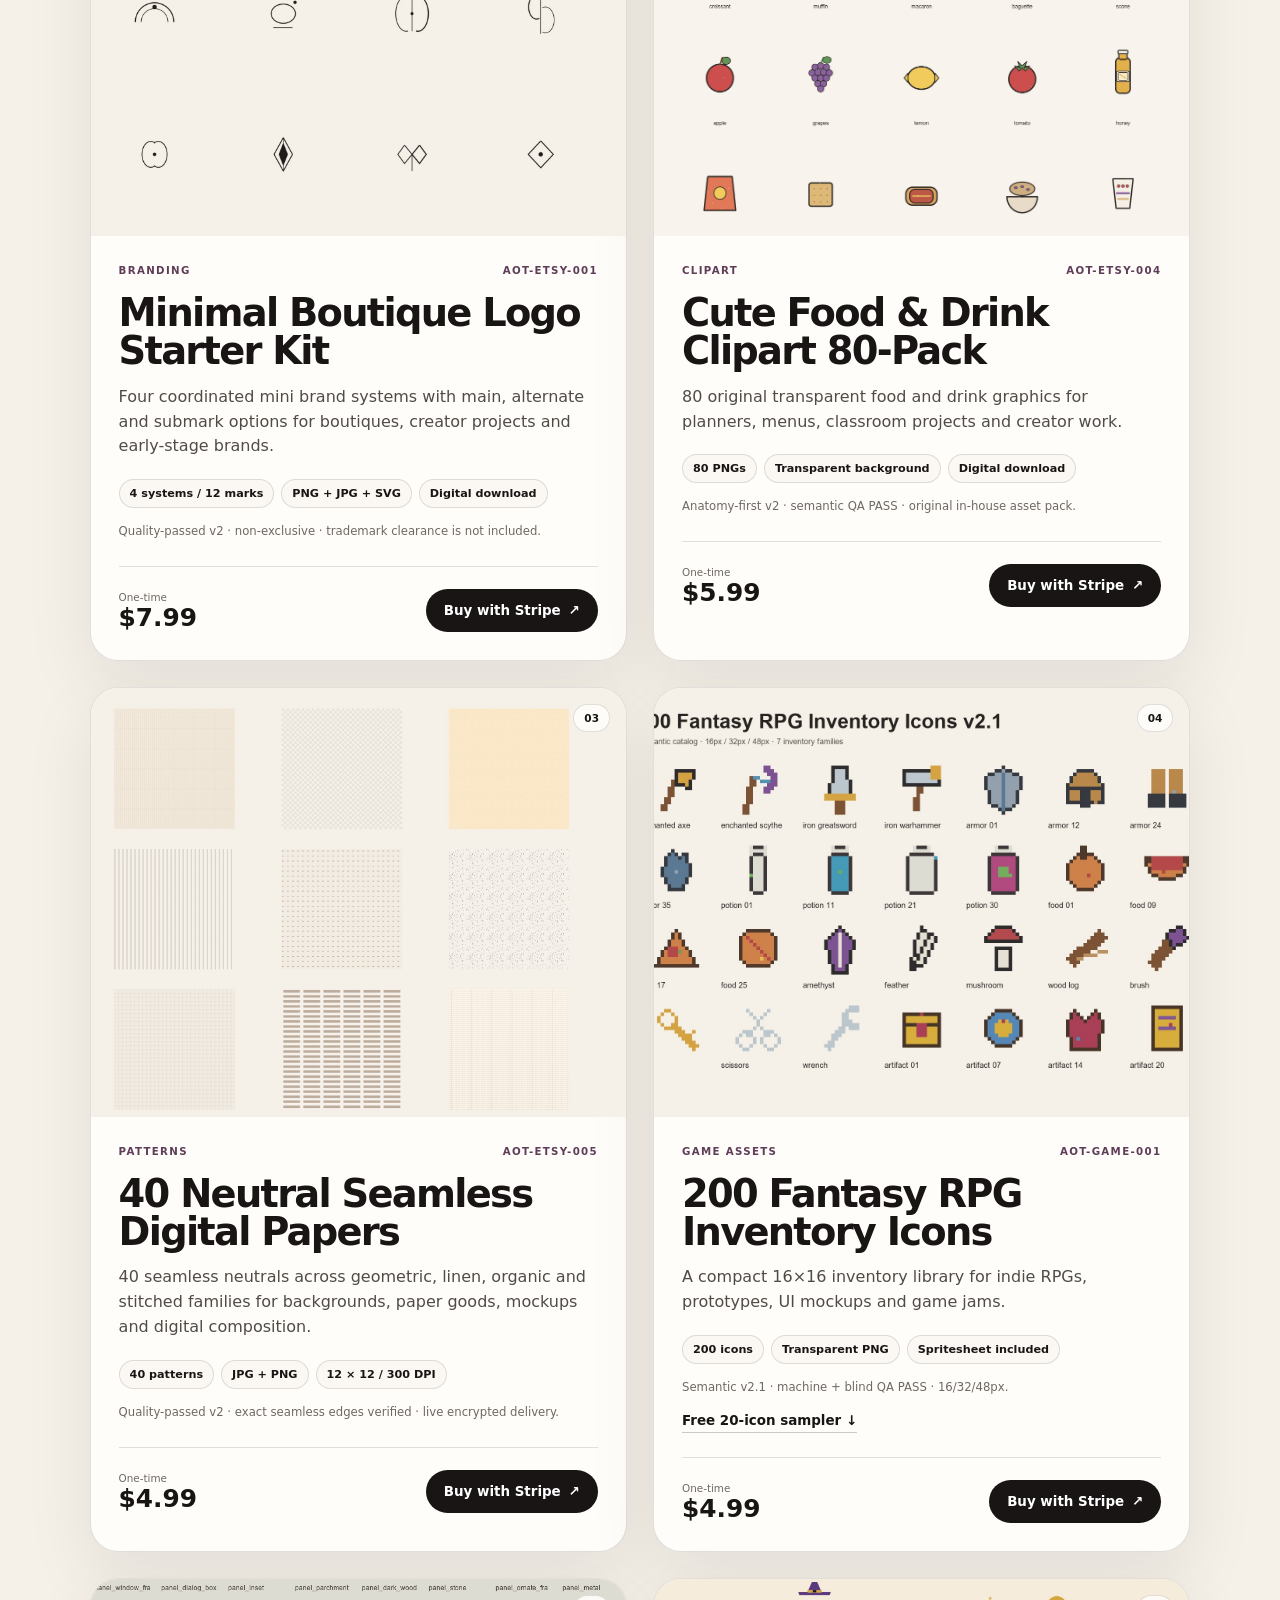
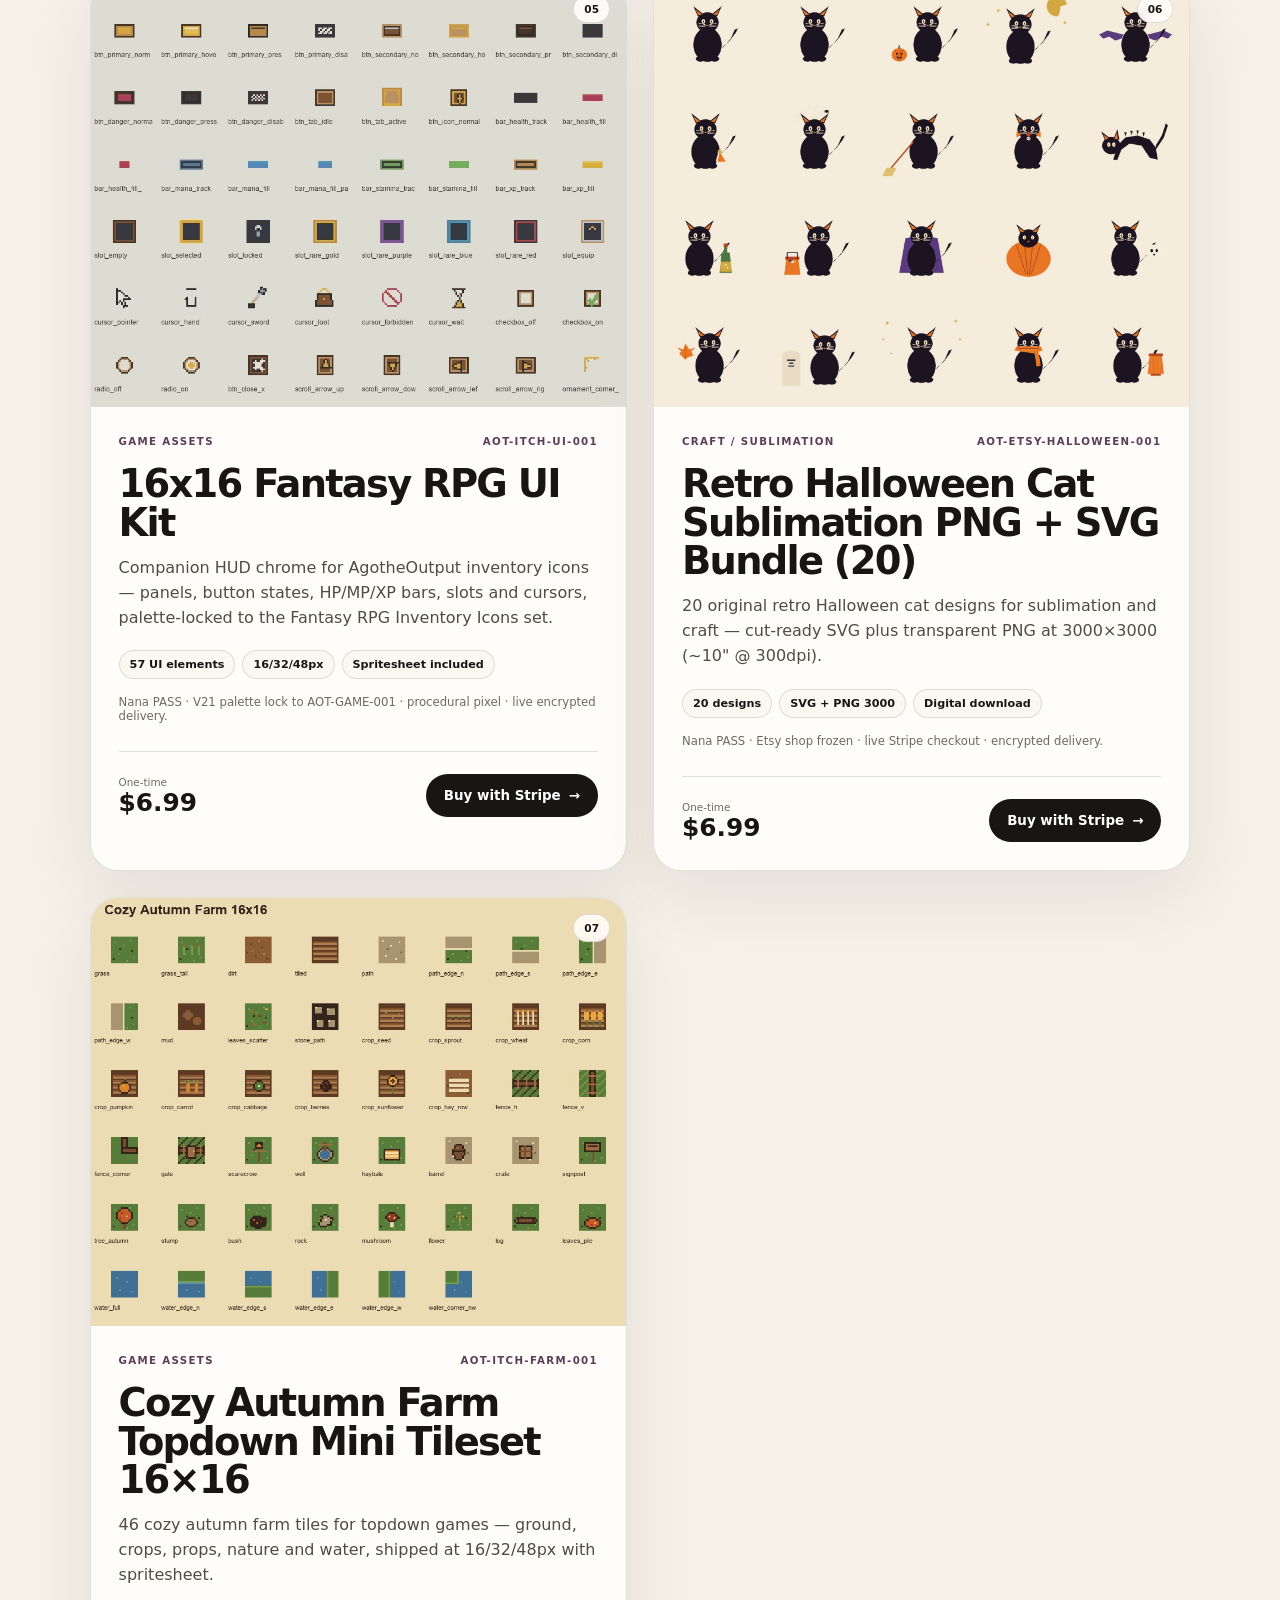
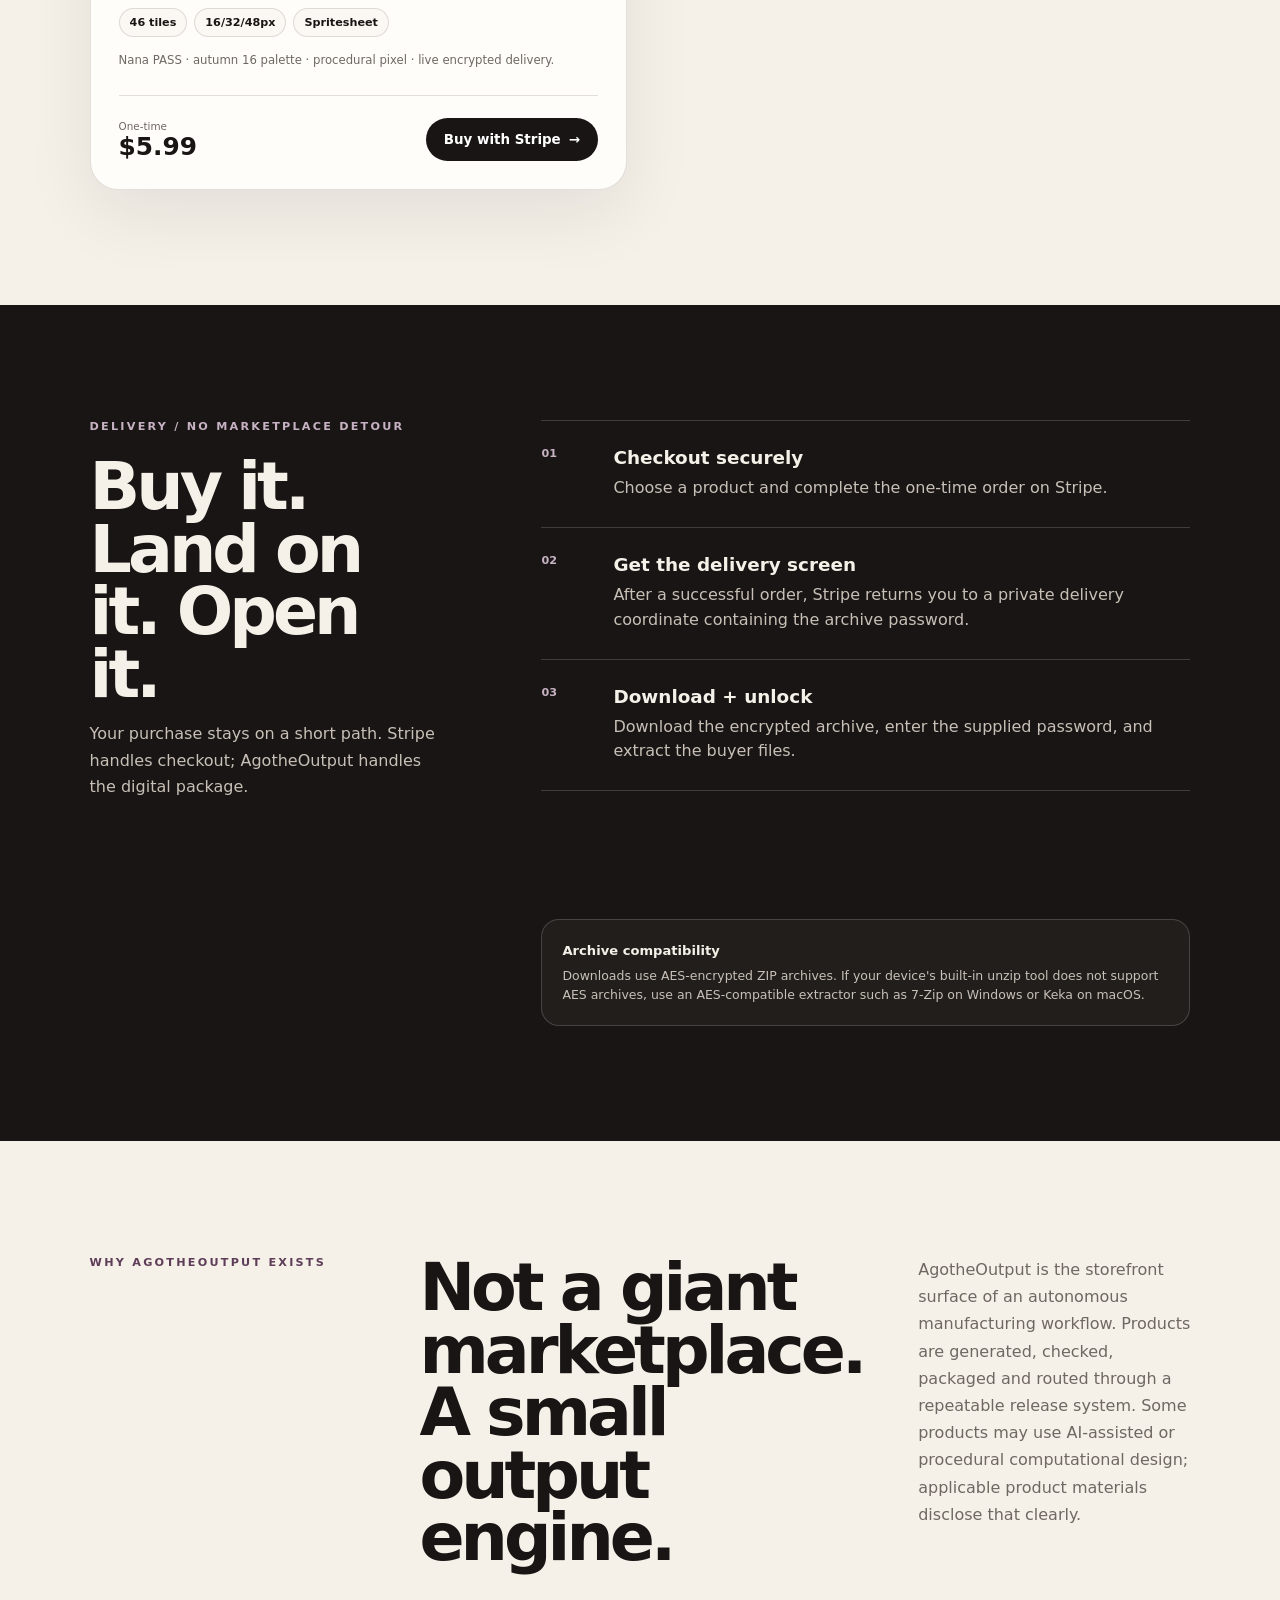
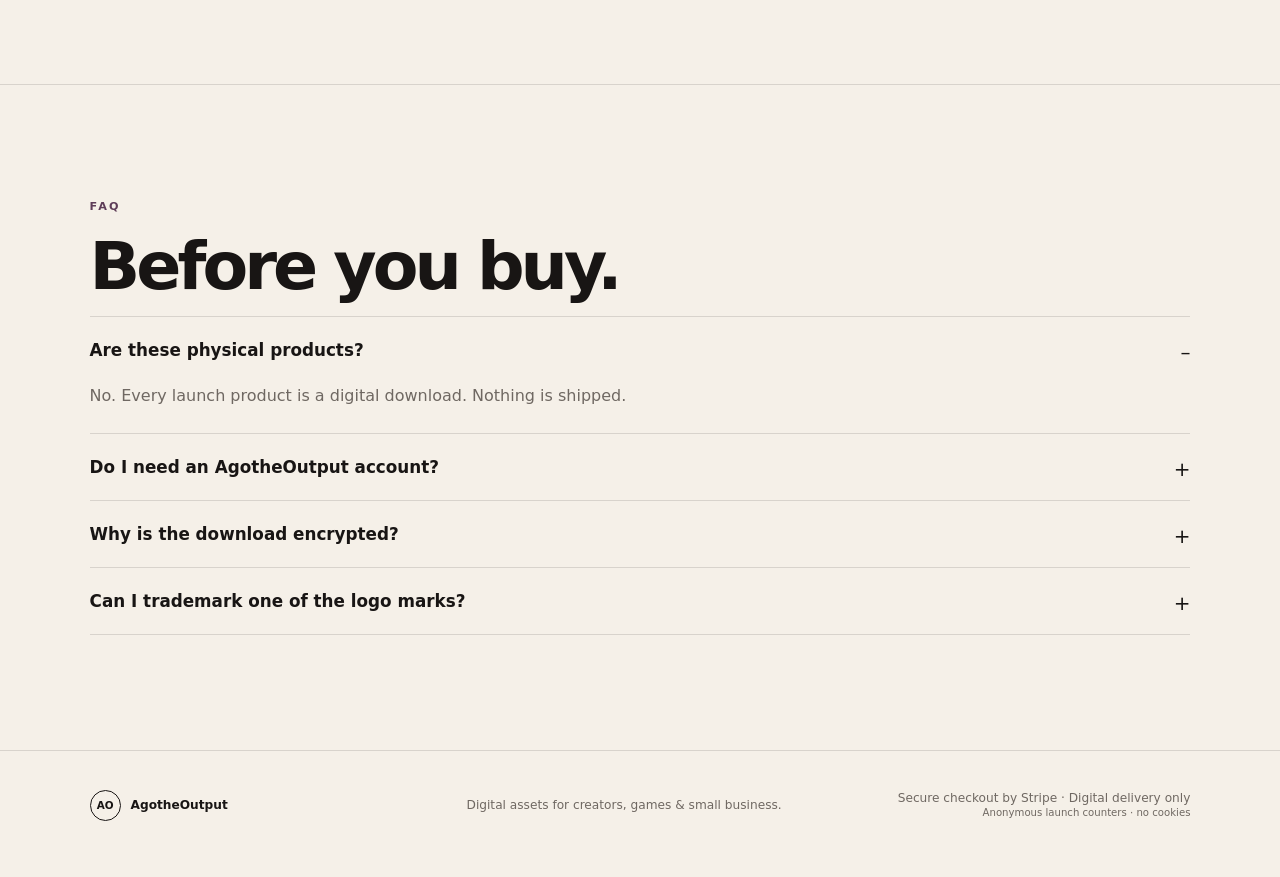
==== commit 41cf8d15: "storefront: pin Halloween + Farm live Stripe plinks; add farm card + delivery catalog" ====
--- a/index.html
+++ b/index.html
@@ -145,7 +145,7 @@
         </div>
       </div>
     </article><article class="product-card" id="aot-etsy-halloween-001" data-sku="AOT-ETSY-HALLOWEEN-001">
-      <a class="product-media" href="#aot-etsy-halloween-001" aria-label="Retro Halloween Cat Sublimation PNG + SVG Bundle preview">
+      <a class="product-media" href="https://buy.stripe.com/eVq4gr57vgGE5Lk6iq0x20m" aria-label="Buy Retro Halloween Cat Sublimation PNG + SVG Bundle (20)">
         <img src="assets/previews/aot-etsy-halloween-001.jpg" alt="Retro Halloween Cat Sublimation PNG + SVG Bundle preview" loading="lazy">
         <span class="media-index">06</span>
       </a>
@@ -154,10 +154,26 @@
         <h3>Retro Halloween Cat Sublimation PNG + SVG Bundle (20)</h3>
         <p class="product-desc">20 original retro Halloween cat designs for sublimation and craft — cut-ready SVG plus transparent PNG at 3000×3000 (~10" @ 300dpi).</p>
         <div class="chips"><span>20 designs</span><span>SVG + PNG 3000</span><span>Digital download</span></div>
-        <p class="product-note">Nana PASS · Etsy shop frozen · Stripe checkout pending Alex grant · no AI mush</p>
+        <p class="product-note">Nana PASS · Etsy shop frozen · live Stripe checkout · encrypted delivery.</p>
         <div class="purchase-row">
           <div><small>One-time</small><strong>$6.99</strong></div>
-          <span class="button button-muted" aria-disabled="true">Checkout pending</span>
+          <a class="button button-dark" href="https://buy.stripe.com/eVq4gr57vgGE5Lk6iq0x20m">Buy with Stripe <span aria-hidden="true">→</span></a>
+        </div>
+      </div>
+    </article><article class="product-card" id="aot-itch-farm-001" data-sku="AOT-ITCH-FARM-001">
+      <a class="product-media" href="https://buy.stripe.com/8x2fZ96bz9ec8Xw36e0x20n" aria-label="Buy Cozy Autumn Farm Topdown Mini Tileset 16×16">
+        <img src="assets/previews/aot-itch-farm-001.jpg" alt="Cozy Autumn Farm Topdown Mini Tileset 16×16 preview" loading="lazy">
+        <span class="media-index">07</span>
+      </a>
+      <div class="product-body">
+        <div class="product-topline"><span>Game assets</span><span>AOT-ITCH-FARM-001</span></div>
+        <h3>Cozy Autumn Farm Topdown Mini Tileset 16×16</h3>
+        <p class="product-desc">46 cozy autumn farm tiles for topdown games — ground, crops, props, nature and water, shipped at 16/32/48px with spritesheet.</p>
+        <div class="chips"><span>46 tiles</span><span>16/32/48px</span><span>Spritesheet</span></div>
+        <p class="product-note">Nana PASS · autumn 16 palette · procedural pixel · live encrypted delivery.</p>
+        <div class="purchase-row">
+          <div><small>One-time</small><strong>$5.99</strong></div>
+          <a class="button button-dark" href="https://buy.stripe.com/8x2fZ96bz9ec8Xw36e0x20n">Buy with Stripe <span aria-hidden="true">→</span></a>
         </div>
       </div>
     </article></div>
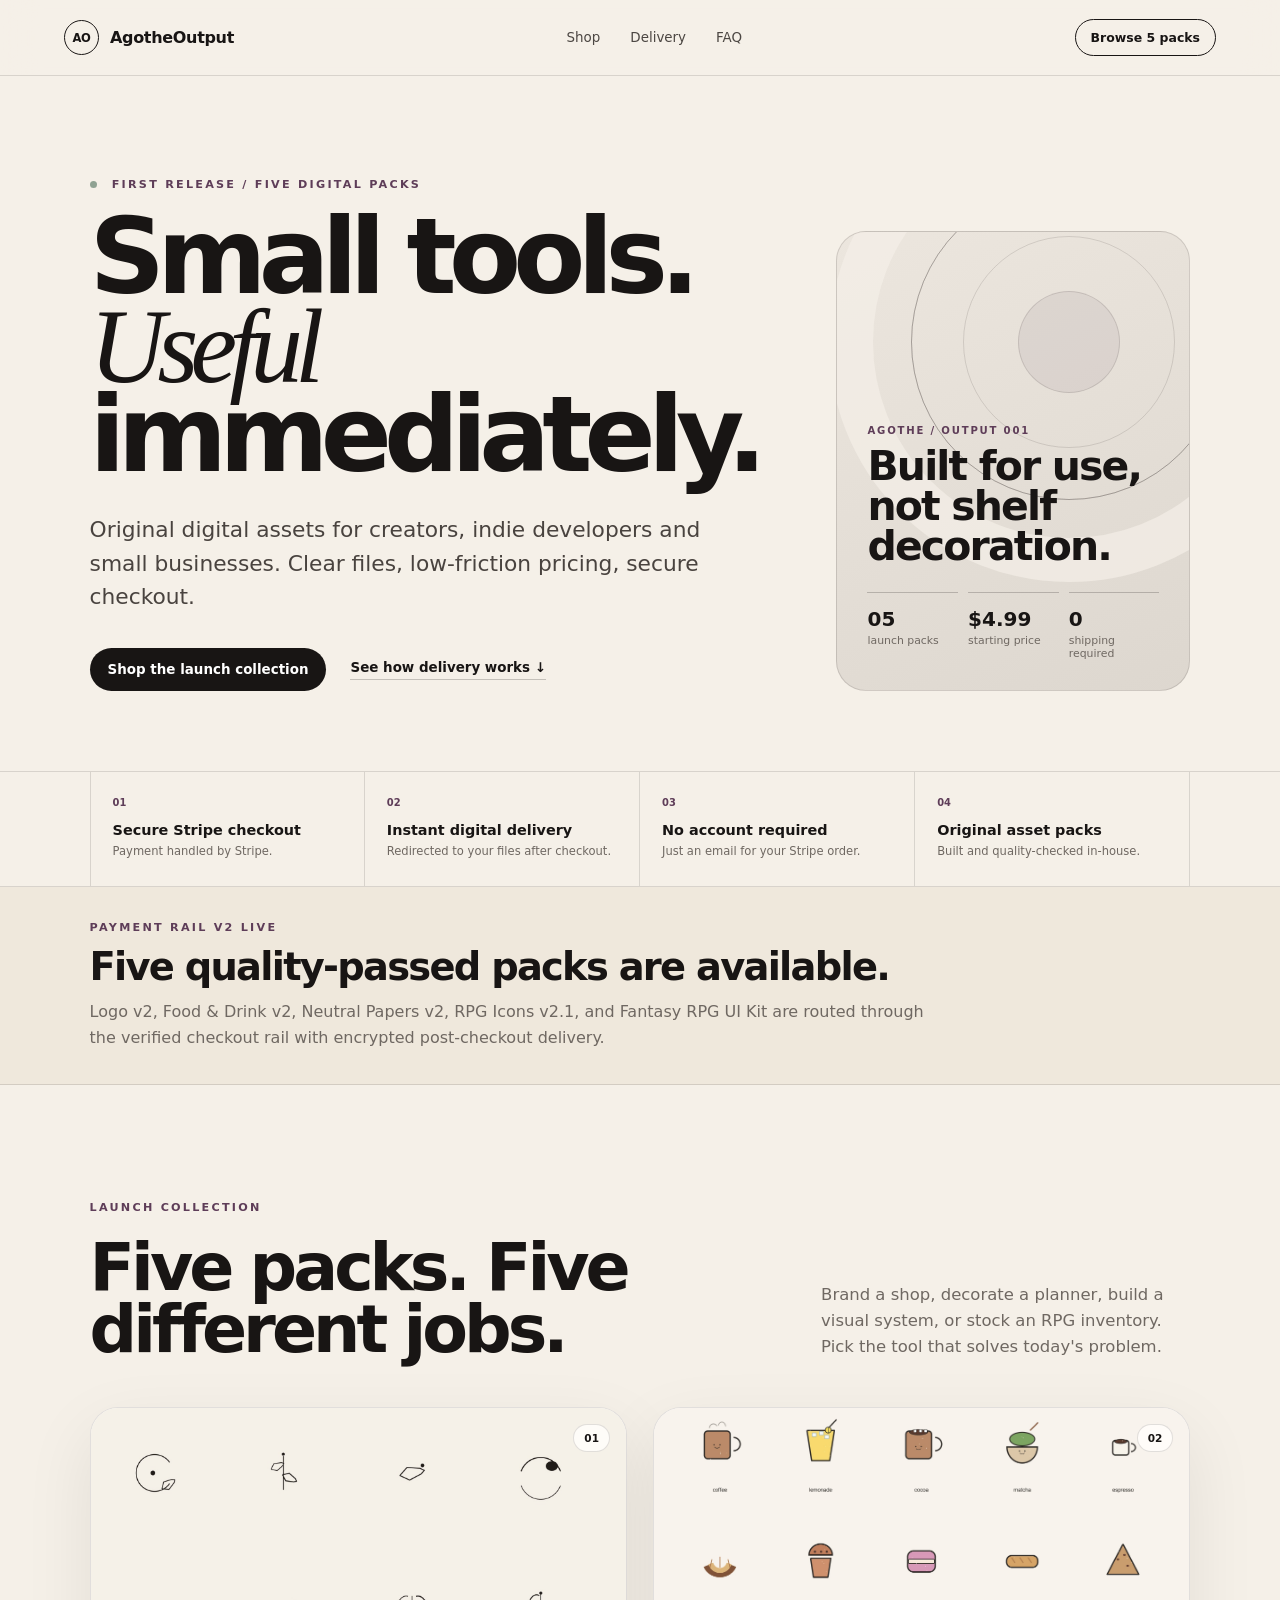
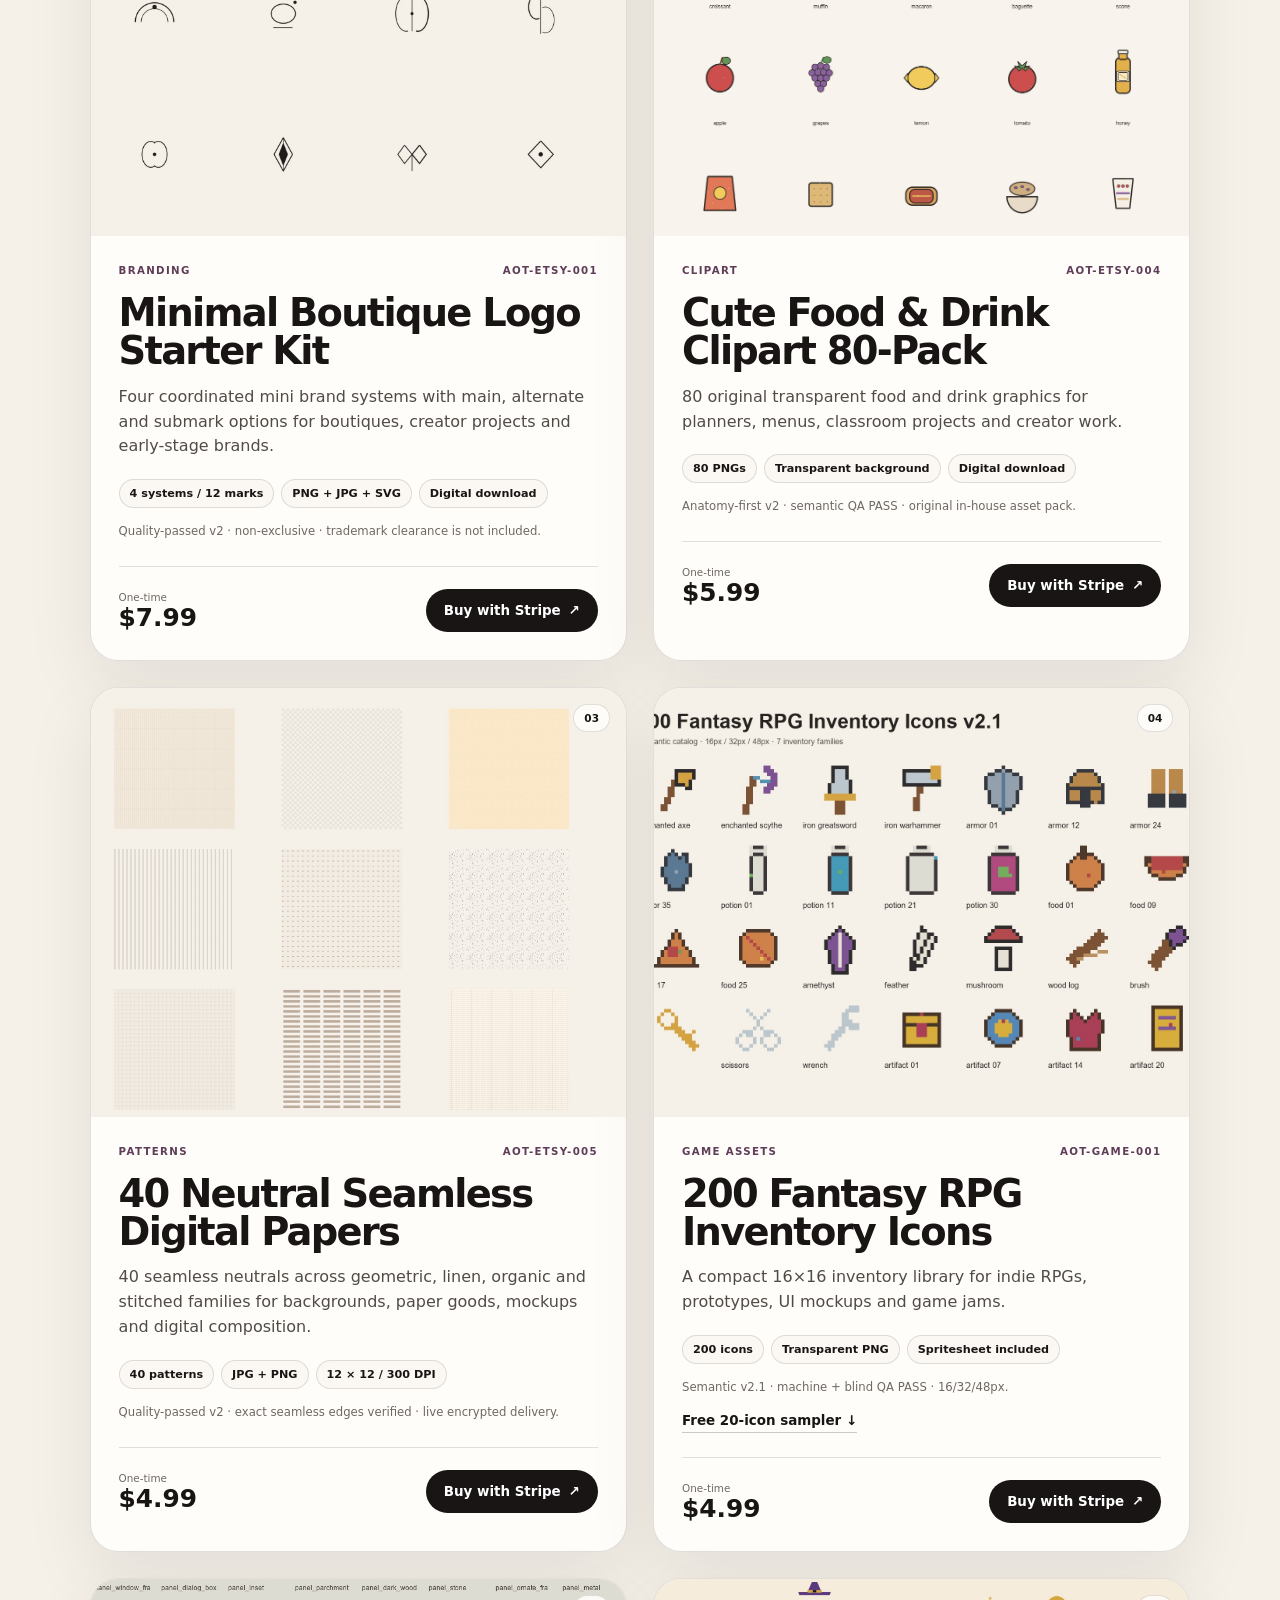
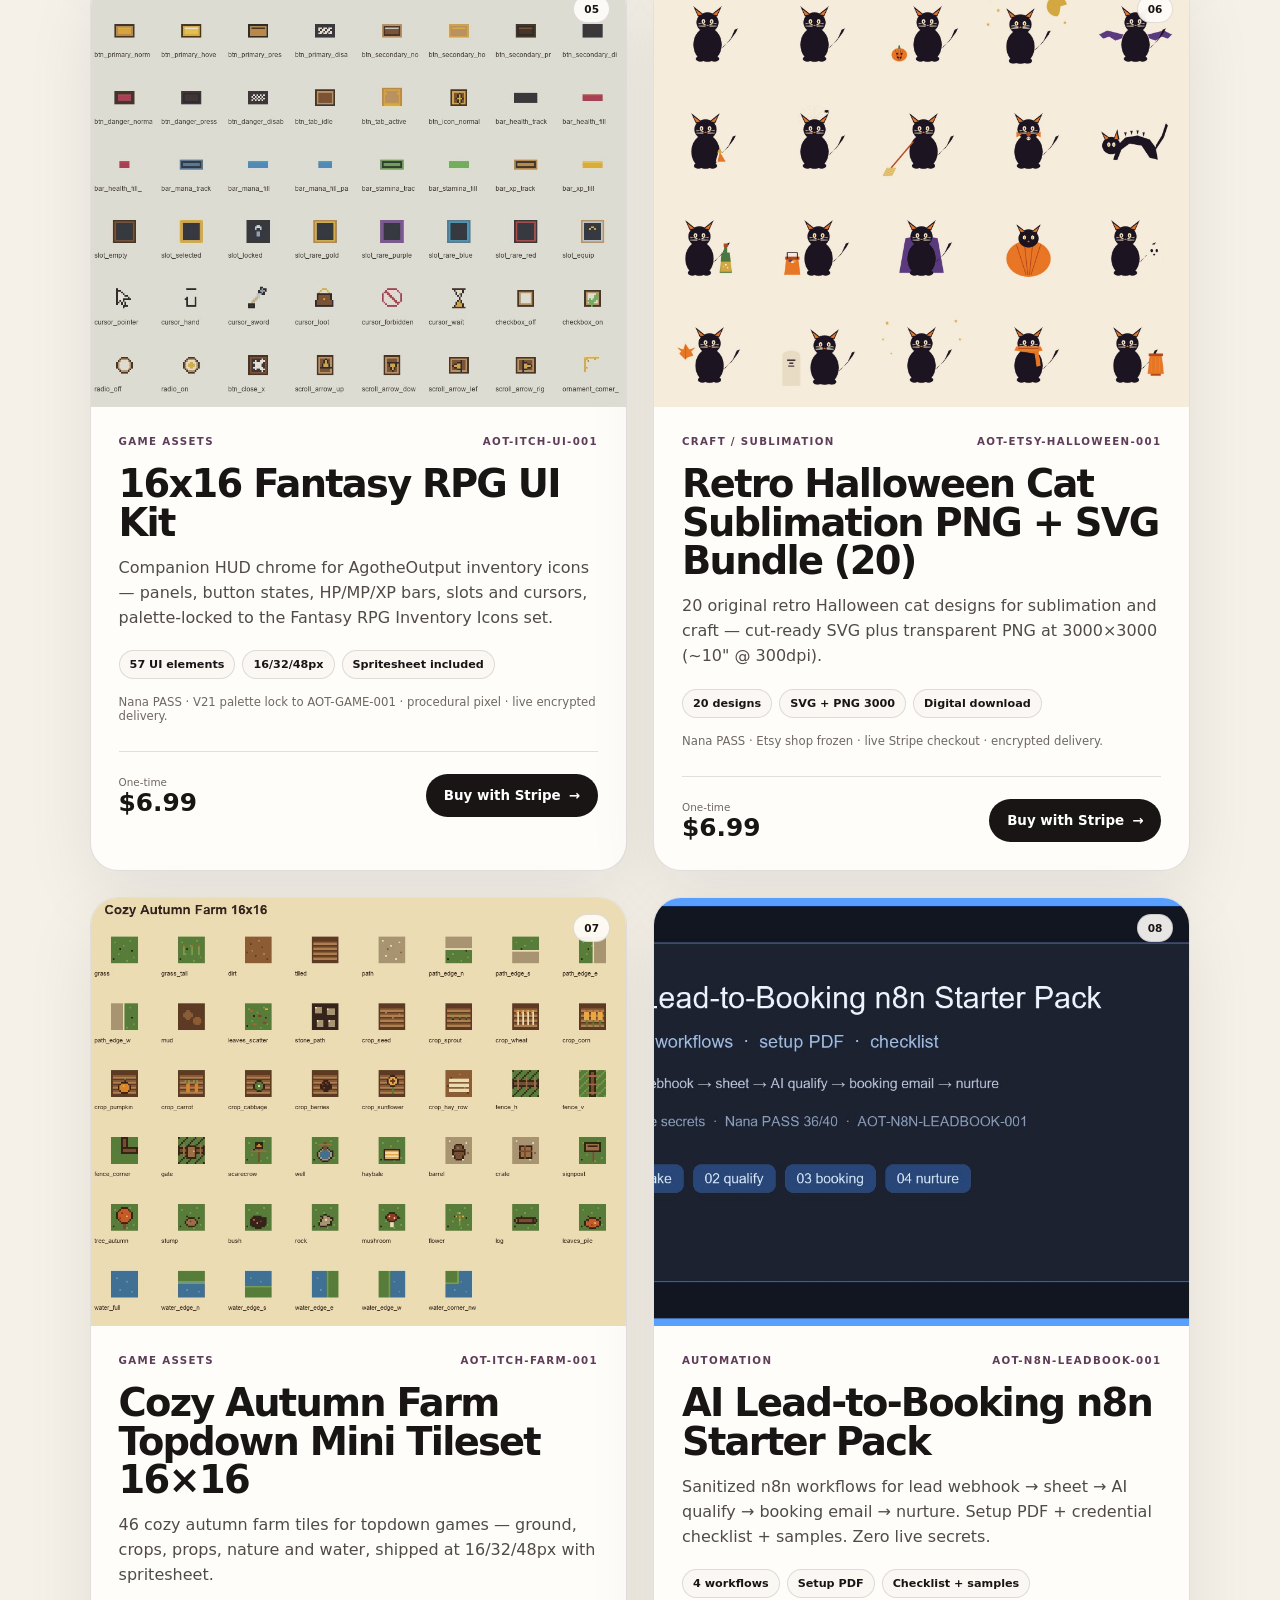
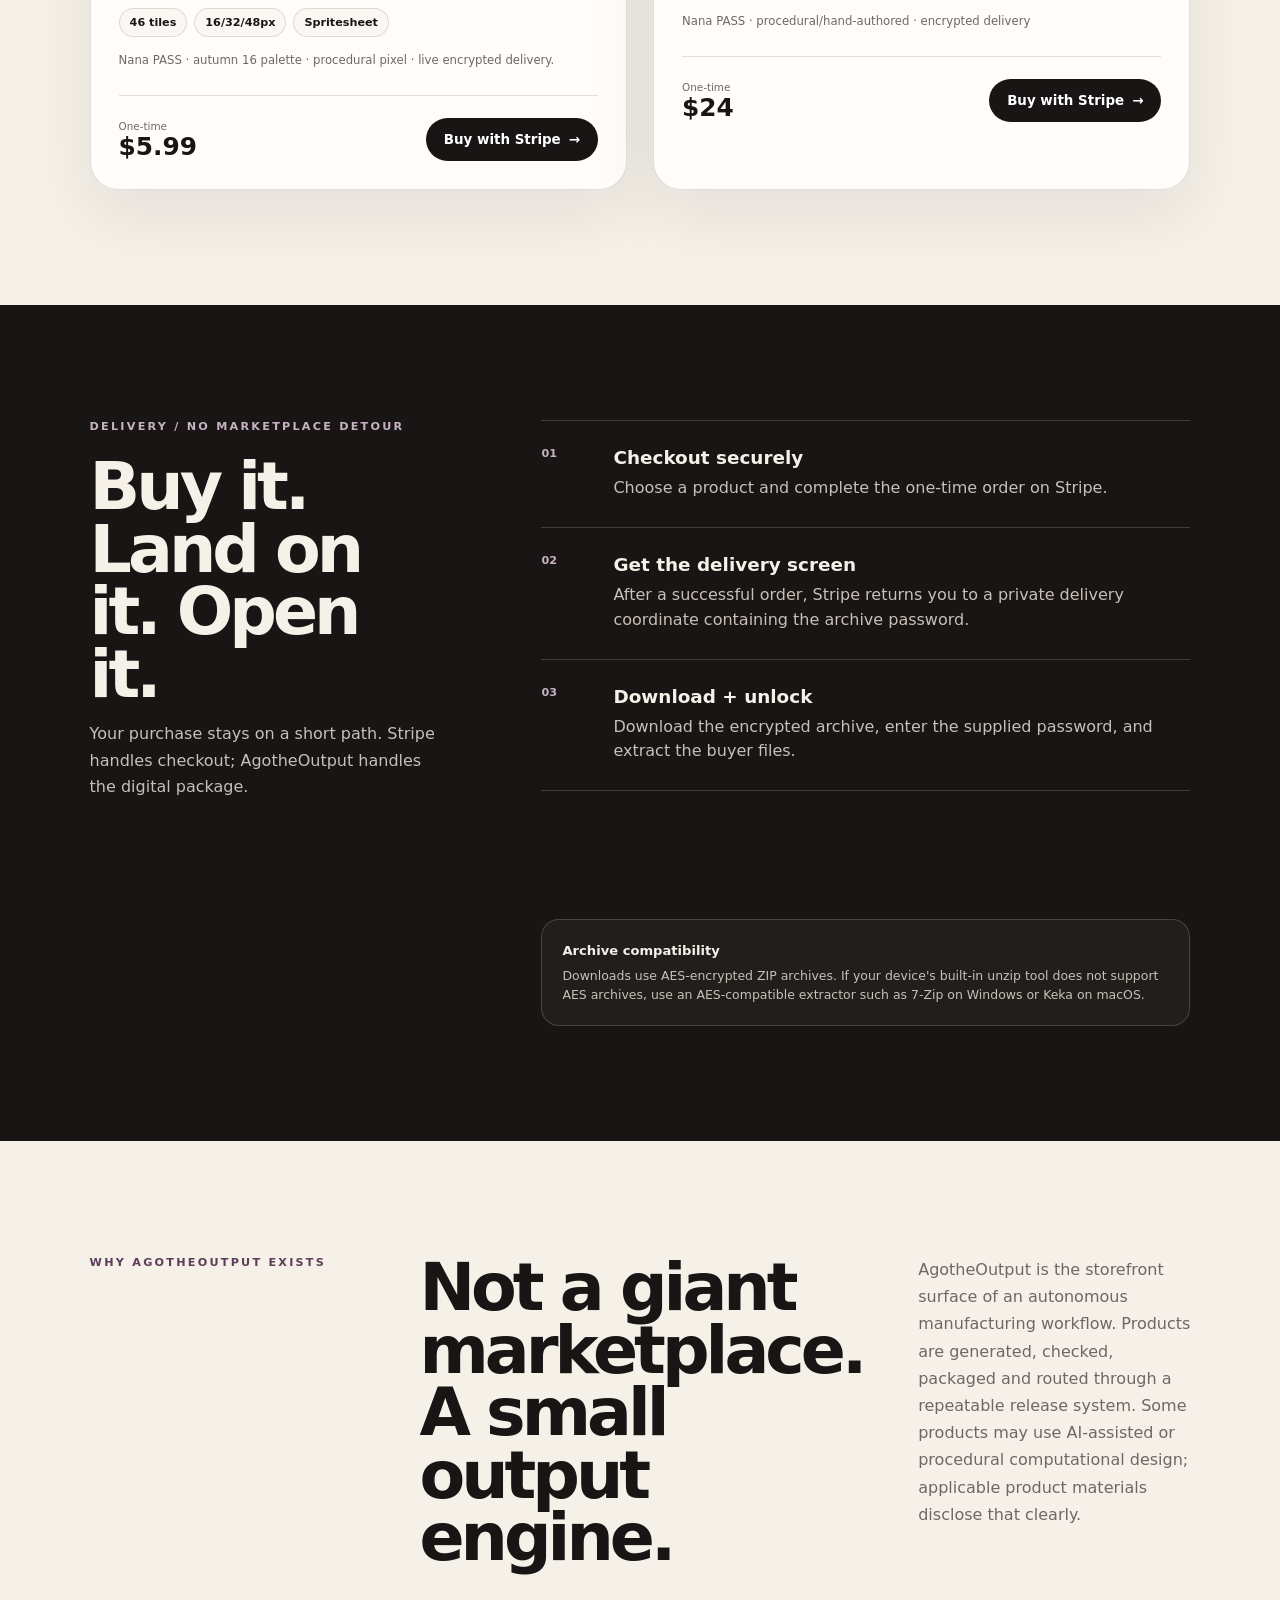
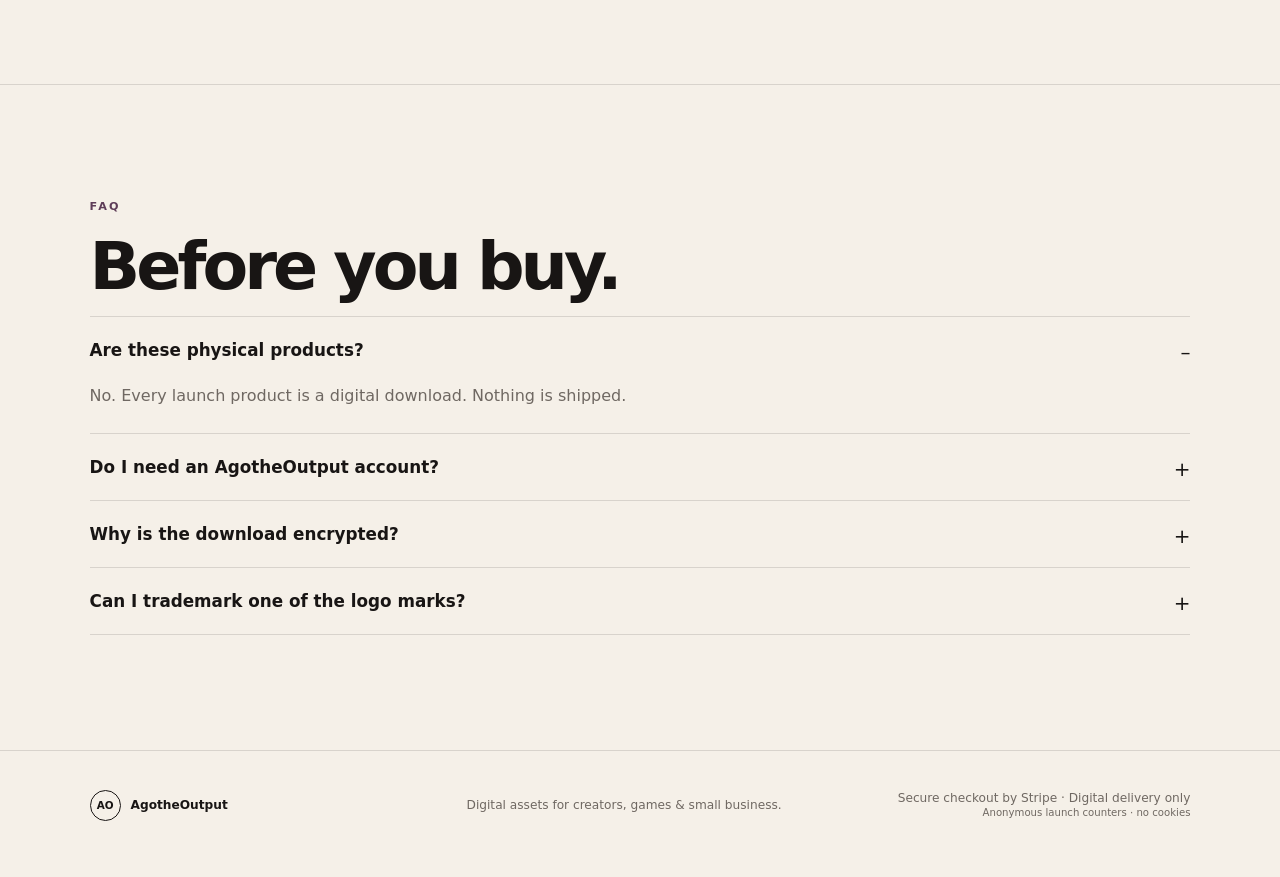
==== commit b99e3121: "storefront: add AOT-N8N-LEADBOOK-001 card + AES delivery catalog (plink already minted)" ====
--- a/index.html
+++ b/index.html
@@ -176,6 +176,22 @@
           <a class="button button-dark" href="https://buy.stripe.com/8x2fZ96bz9ec8Xw36e0x20n">Buy with Stripe <span aria-hidden="true">→</span></a>
         </div>
       </div>
+    </article><article class="product-card" id="aot-n8n-leadbook-001" data-sku="AOT-N8N-LEADBOOK-001">
+      <a class="product-media" href="https://buy.stripe.com/28EaEPczX3TSc9I8qy0x20o" aria-label="Buy AI Lead-to-Booking n8n Starter Pack">
+        <img src="assets/previews/aot-n8n-leadbook-001.jpg" alt="AI Lead-to-Booking n8n Starter Pack preview" loading="lazy">
+        <span class="media-index">08</span>
+      </a>
+      <div class="product-body">
+        <div class="product-topline"><span>Automation</span><span>AOT-N8N-LEADBOOK-001</span></div>
+        <h3>AI Lead-to-Booking n8n Starter Pack</h3>
+        <p class="product-desc">Sanitized n8n workflows for lead webhook → sheet → AI qualify → booking email → nurture. Setup PDF + credential checklist + samples. Zero live secrets.</p>
+        <div class="chips"><span>4 workflows</span><span>Setup PDF</span><span>Checklist + samples</span></div>
+        <p class="product-note">Nana PASS · procedural/hand-authored · encrypted delivery</p>
+        <div class="purchase-row">
+          <div><small>One-time</small><strong>$24</strong></div>
+          <a class="button button-dark" href="https://buy.stripe.com/28EaEPczX3TSc9I8qy0x20o">Buy with Stripe <span aria-hidden="true">→</span></a>
+        </div>
+      </div>
     </article></div>
   </section>
 
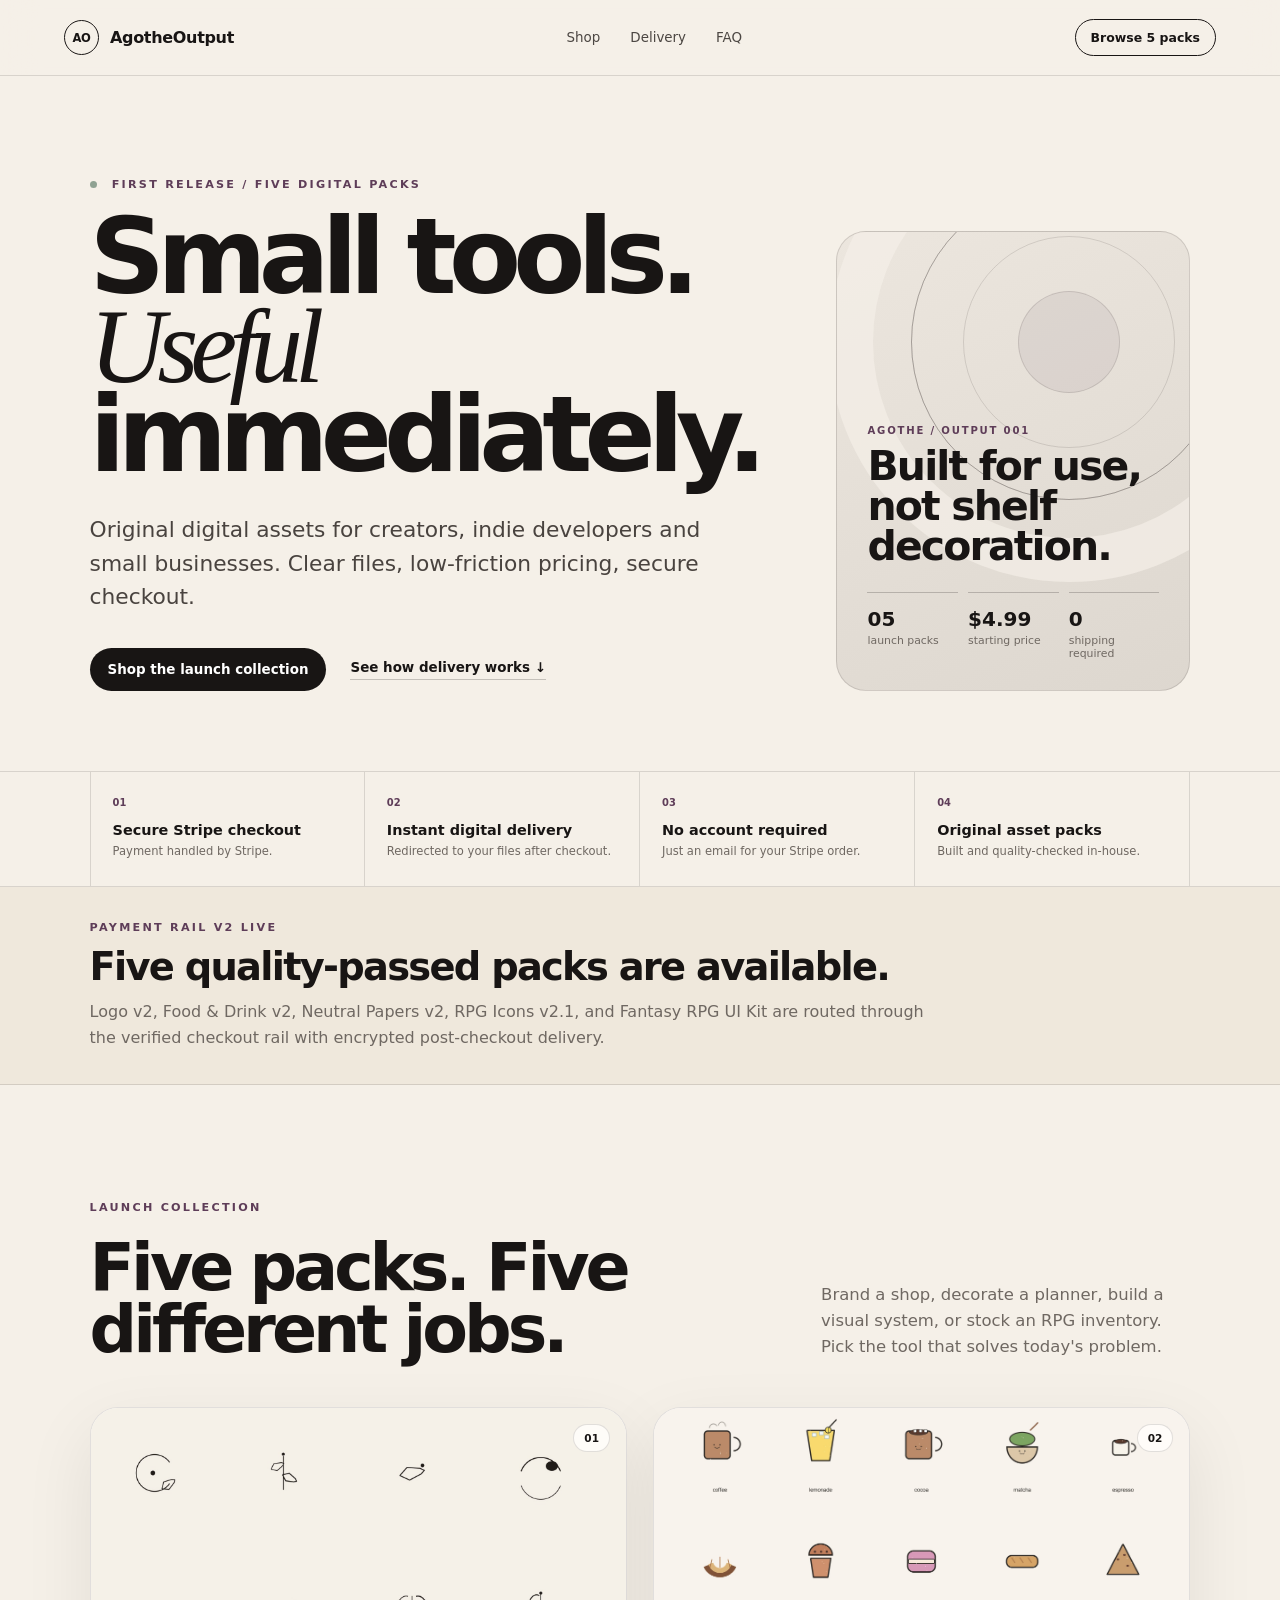
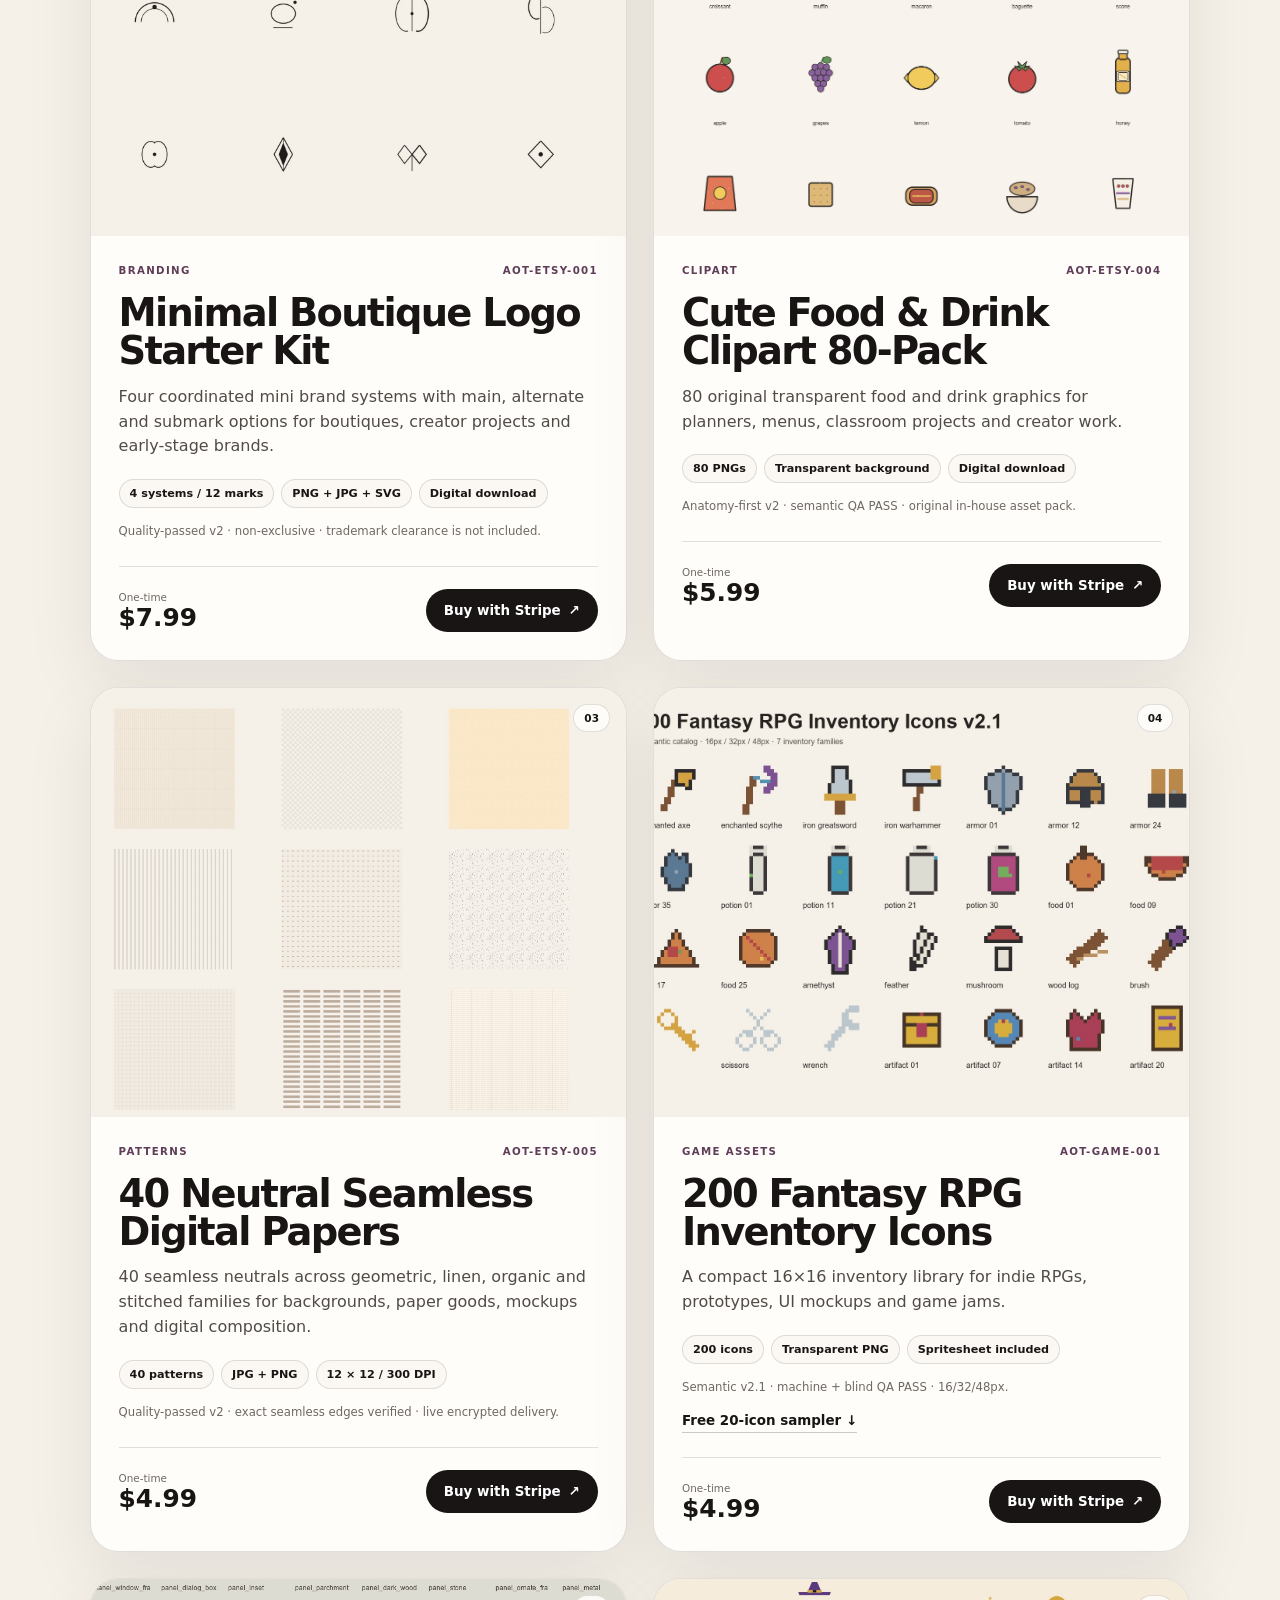
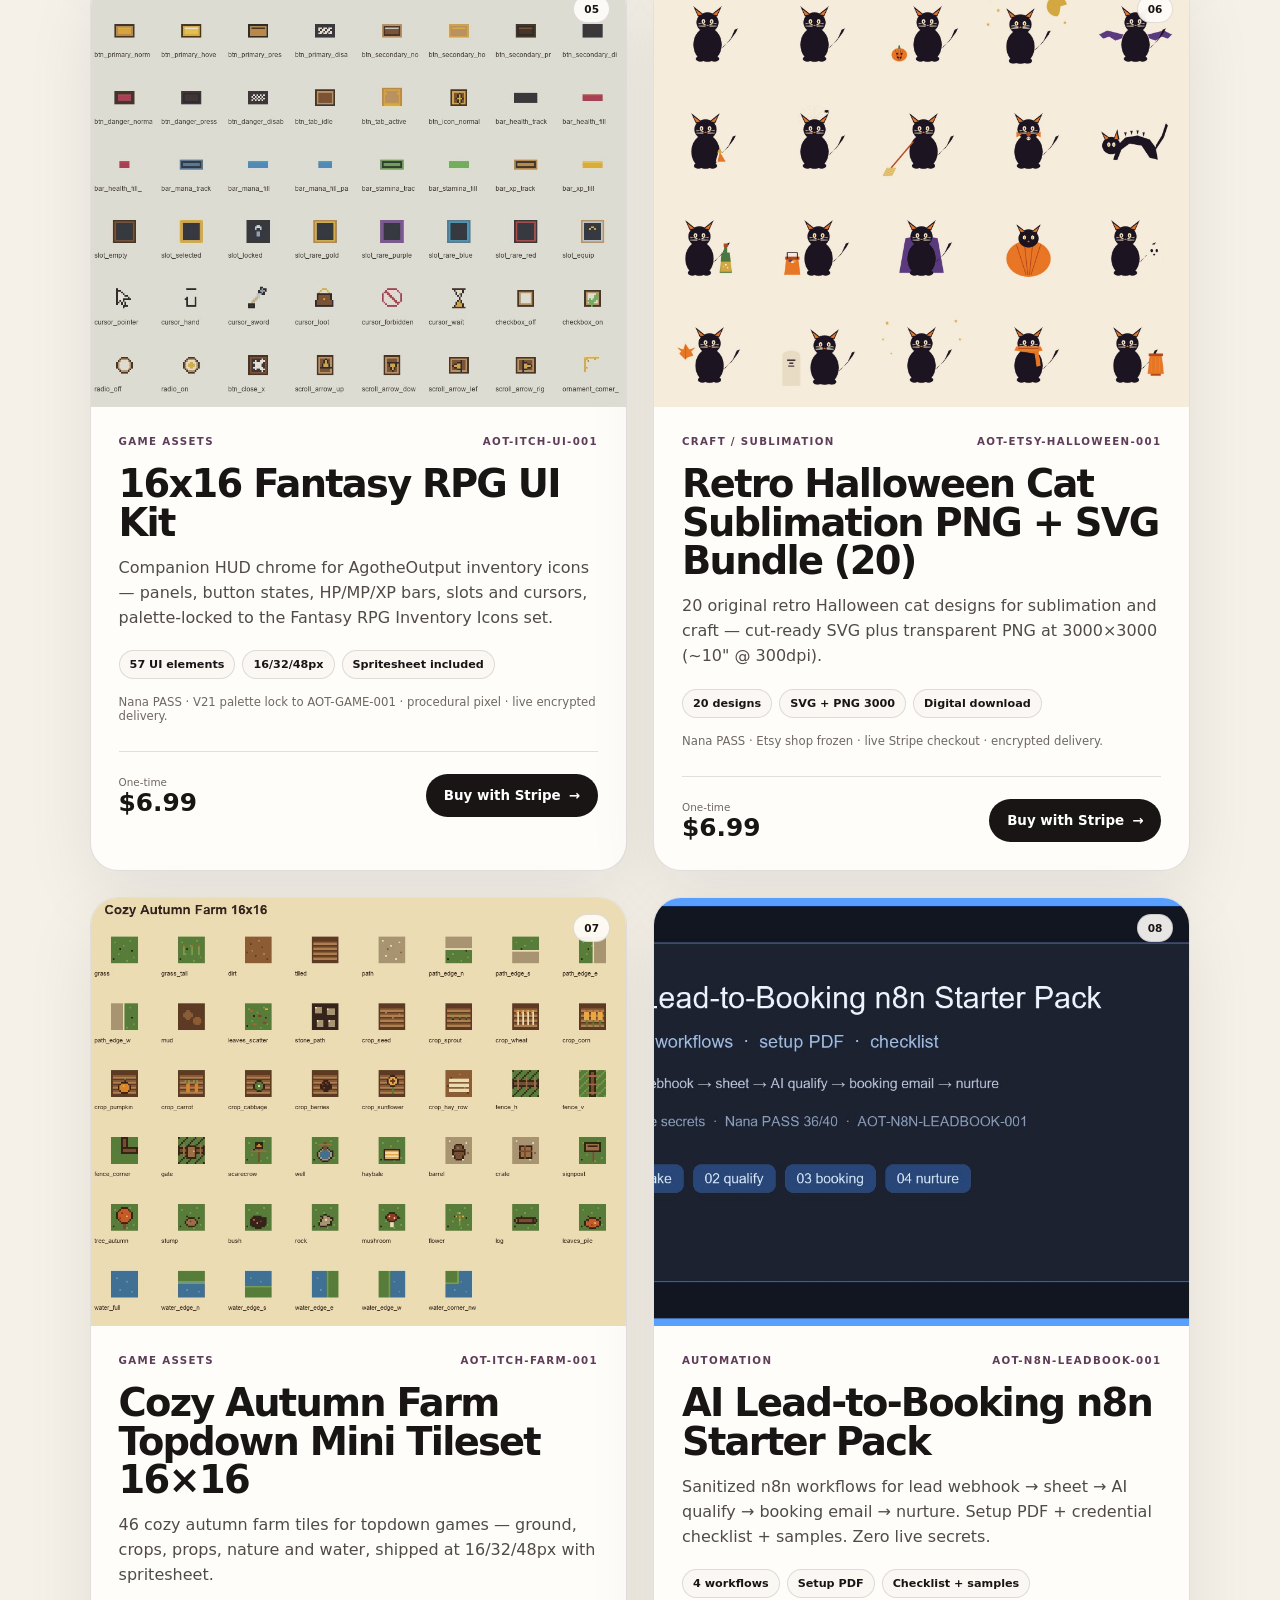
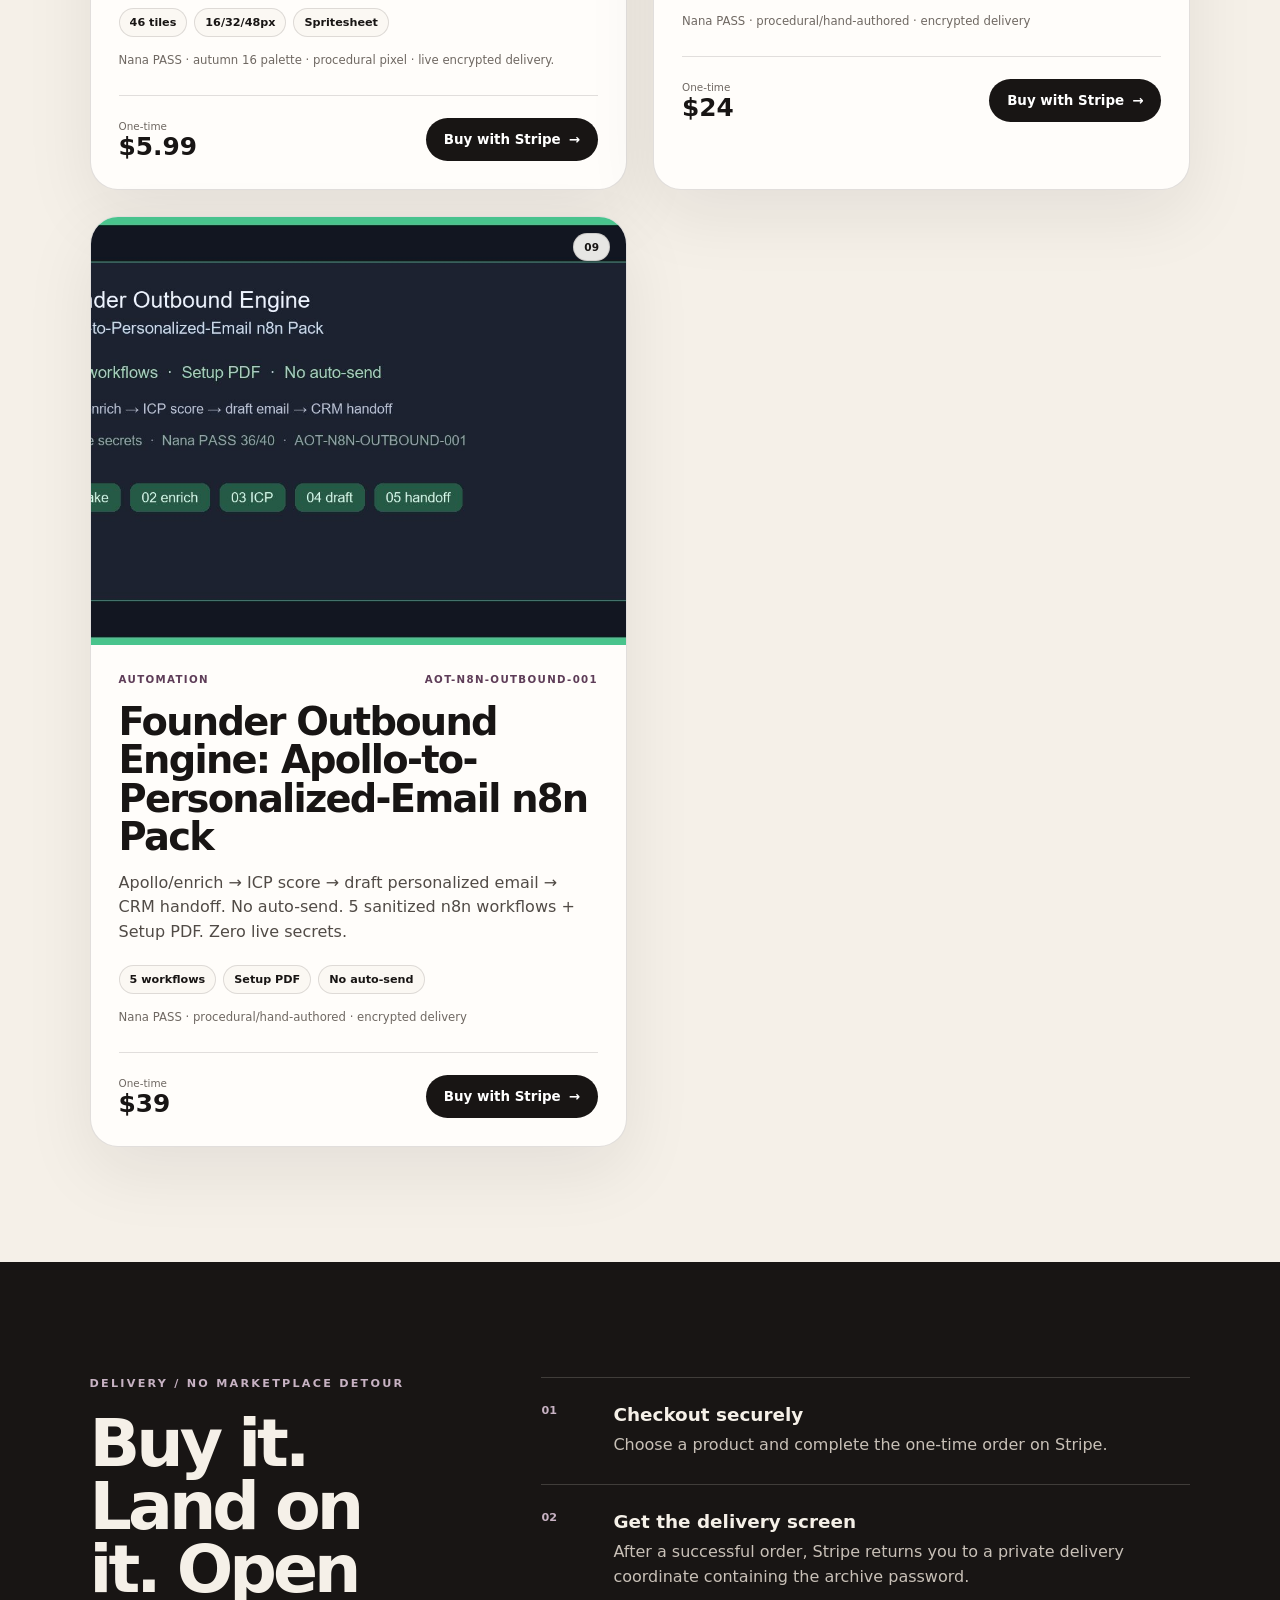
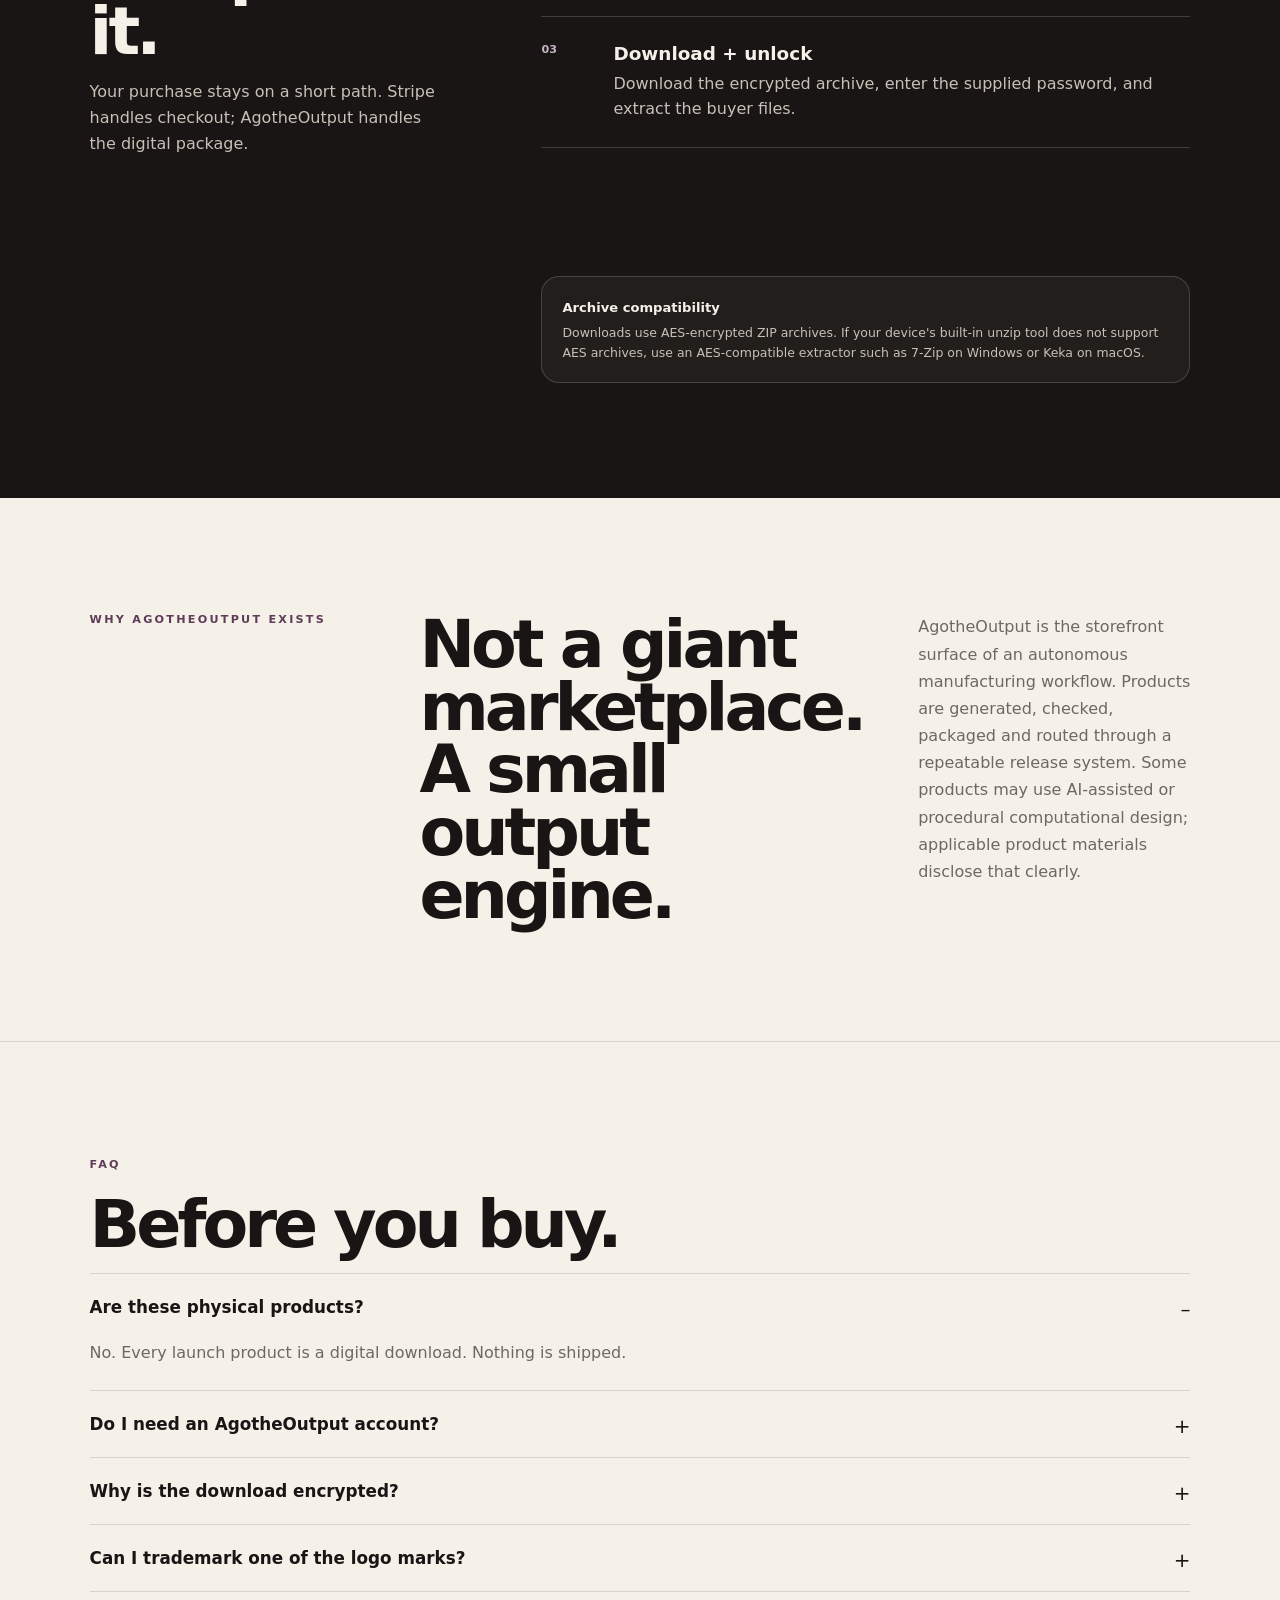
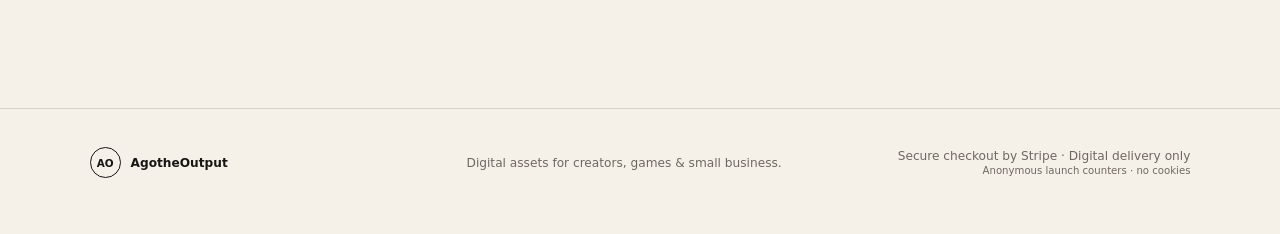
==== commit 4410c4c8: "storefront: add AOT-N8N-OUTBOUND-001 card + AES delivery catalog (plink already minted)" ====
--- a/index.html
+++ b/index.html
@@ -192,6 +192,22 @@
           <a class="button button-dark" href="https://buy.stripe.com/28EaEPczX3TSc9I8qy0x20o">Buy with Stripe <span aria-hidden="true">→</span></a>
         </div>
       </div>
+    </article><article class="product-card" id="aot-n8n-outbound-001" data-sku="AOT-N8N-OUTBOUND-001">
+      <a class="product-media" href="https://buy.stripe.com/8x2bIT9nL1LKa1AfT00x20p" aria-label="Buy Founder Outbound Engine: Apollo-to-Personalized-Email n8n Pack">
+        <img src="assets/previews/aot-n8n-outbound-001.jpg" alt="Founder Outbound Engine: Apollo-to-Personalized-Email n8n Pack preview" loading="lazy">
+        <span class="media-index">09</span>
+      </a>
+      <div class="product-body">
+        <div class="product-topline"><span>Automation</span><span>AOT-N8N-OUTBOUND-001</span></div>
+        <h3>Founder Outbound Engine: Apollo-to-Personalized-Email n8n Pack</h3>
+        <p class="product-desc">Apollo/enrich → ICP score → draft personalized email → CRM handoff. No auto-send. 5 sanitized n8n workflows + Setup PDF. Zero live secrets.</p>
+        <div class="chips"><span>5 workflows</span><span>Setup PDF</span><span>No auto-send</span></div>
+        <p class="product-note">Nana PASS · procedural/hand-authored · encrypted delivery</p>
+        <div class="purchase-row">
+          <div><small>One-time</small><strong>$39</strong></div>
+          <a class="button button-dark" href="https://buy.stripe.com/8x2bIT9nL1LKa1AfT00x20p">Buy with Stripe <span aria-hidden="true">→</span></a>
+        </div>
+      </div>
     </article></div>
   </section>
 
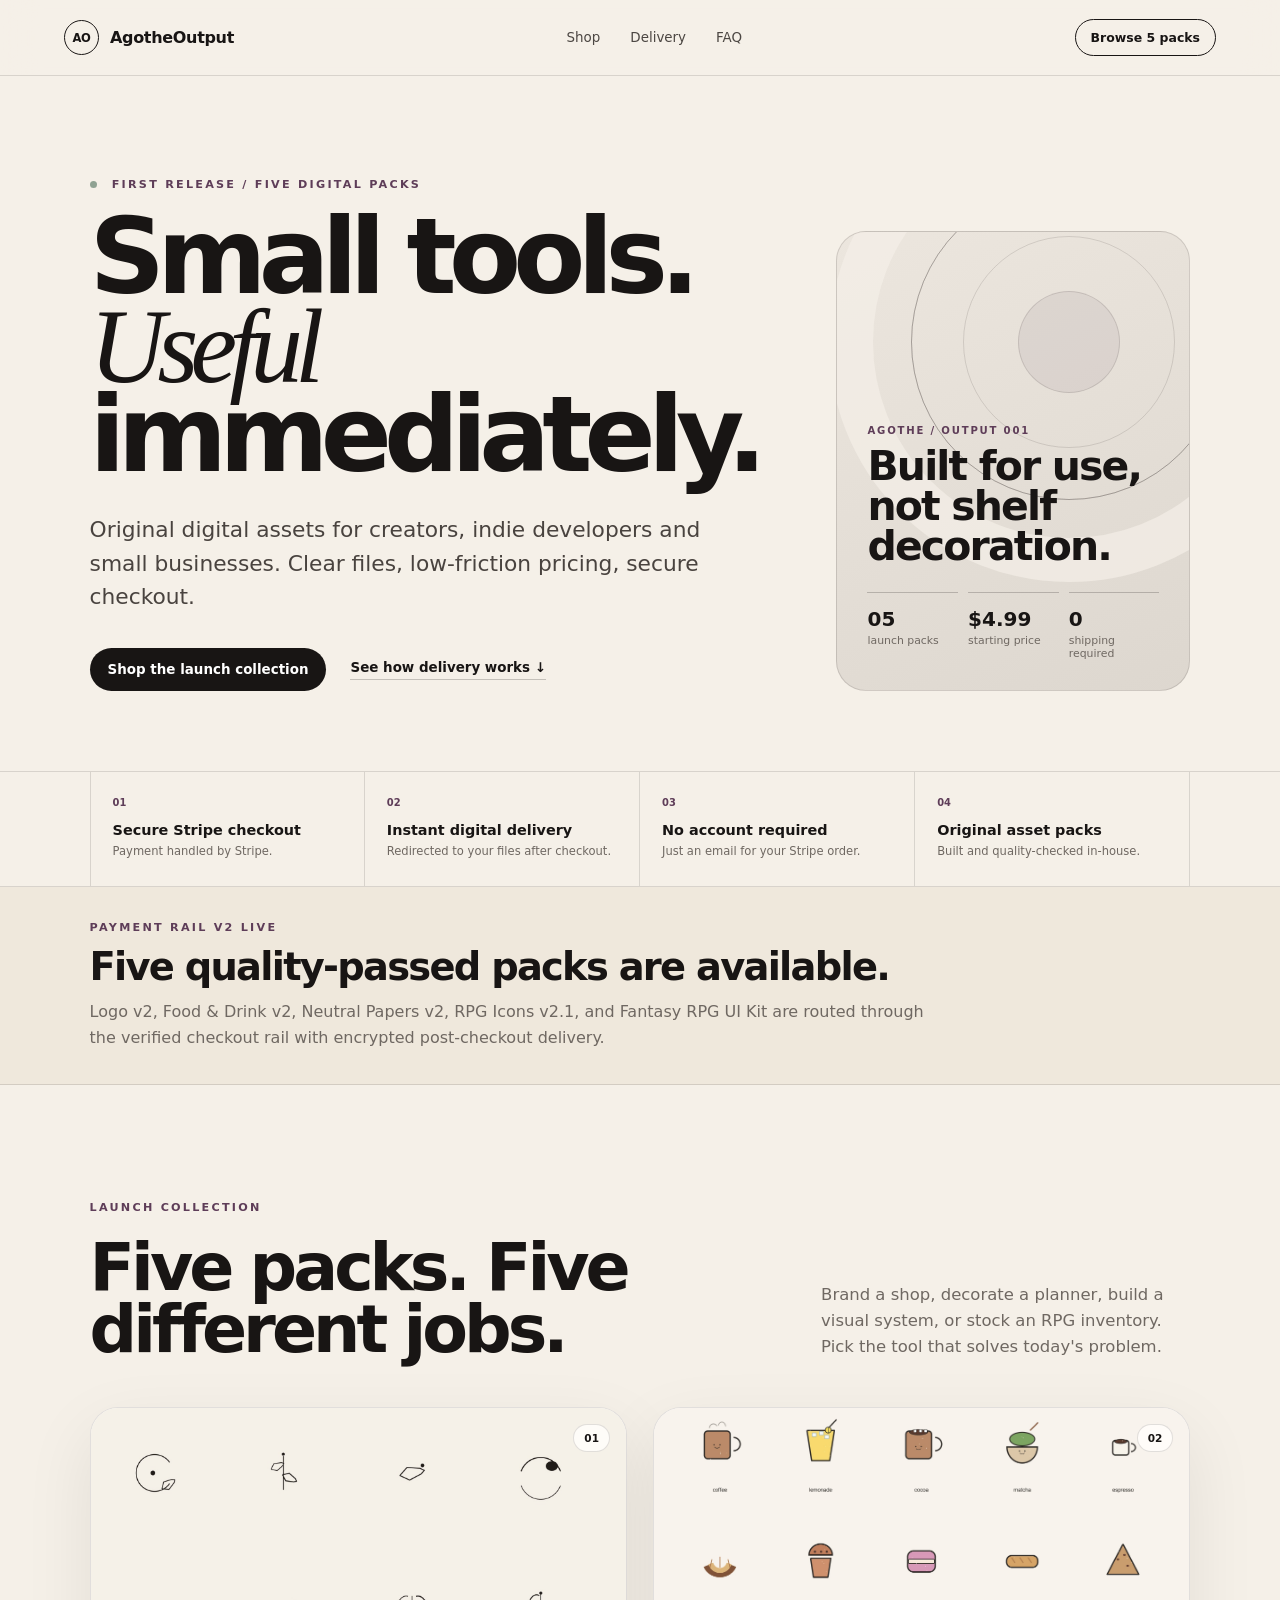
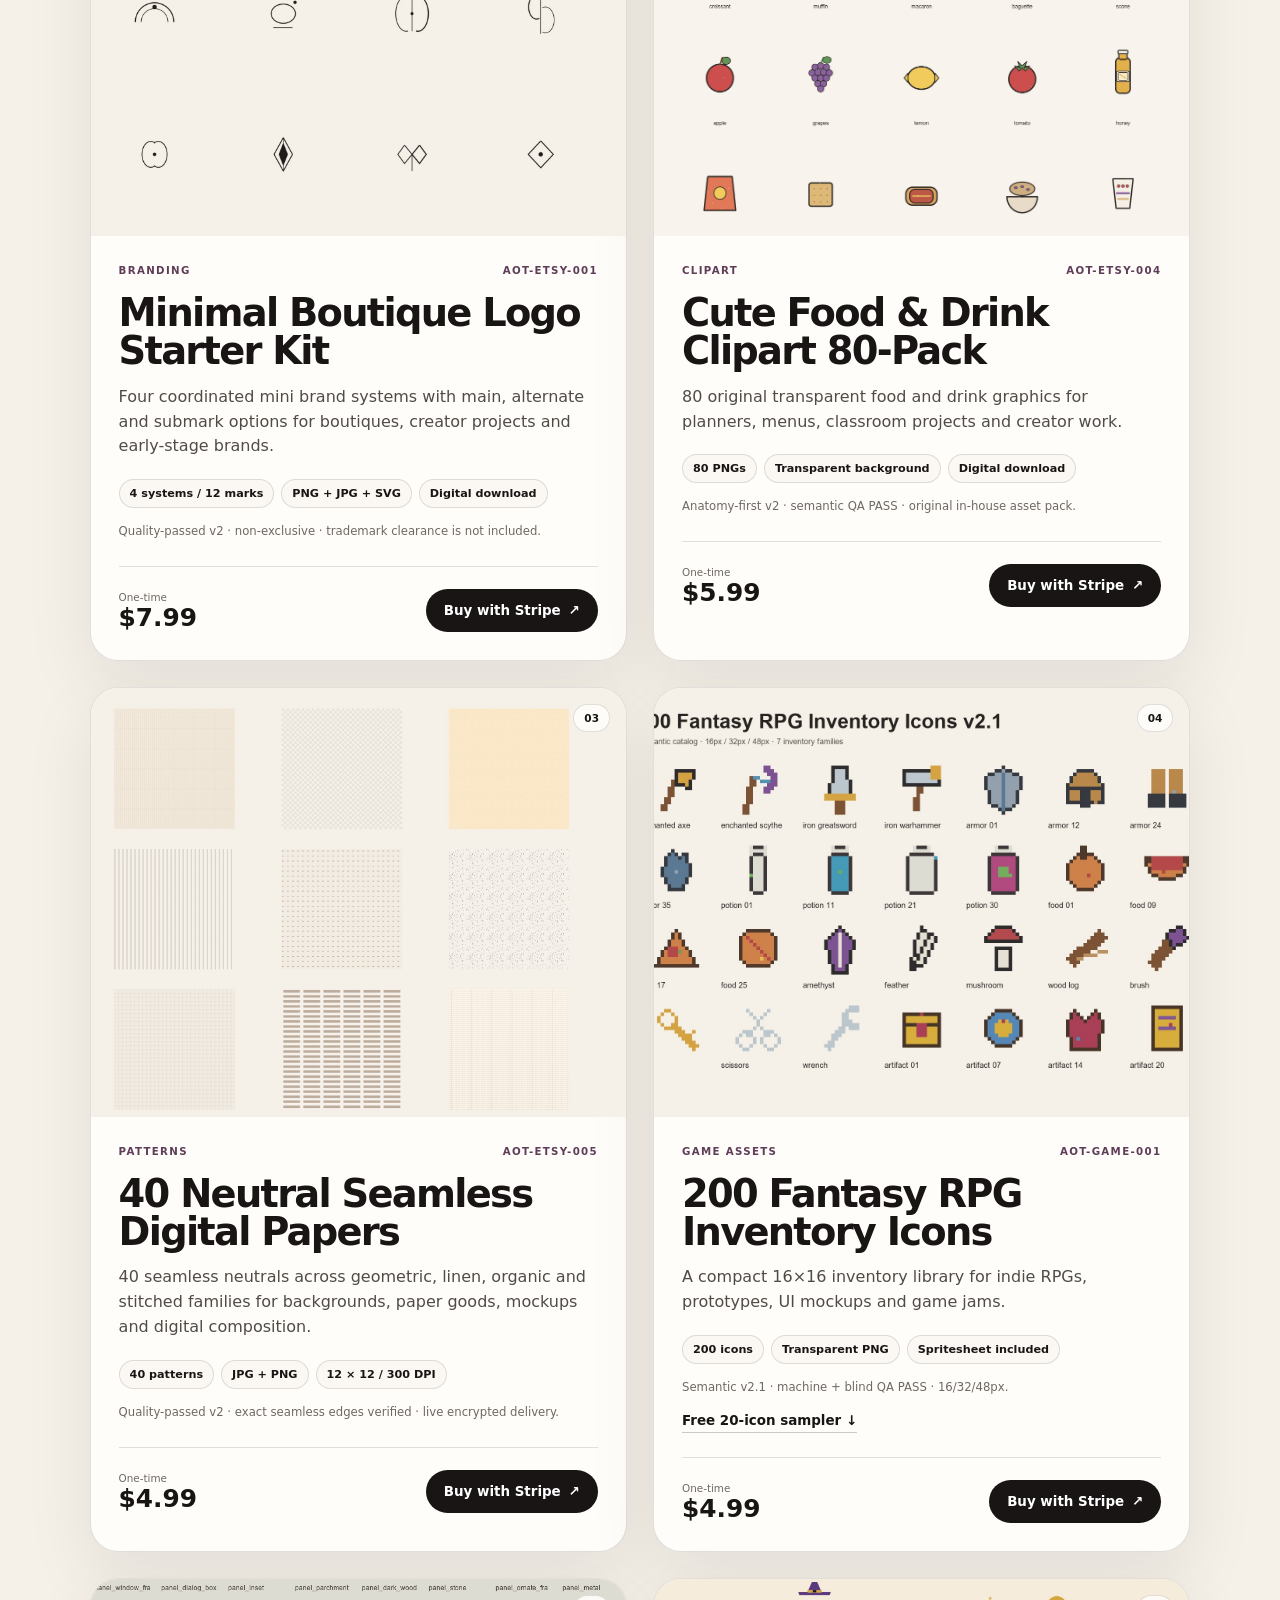
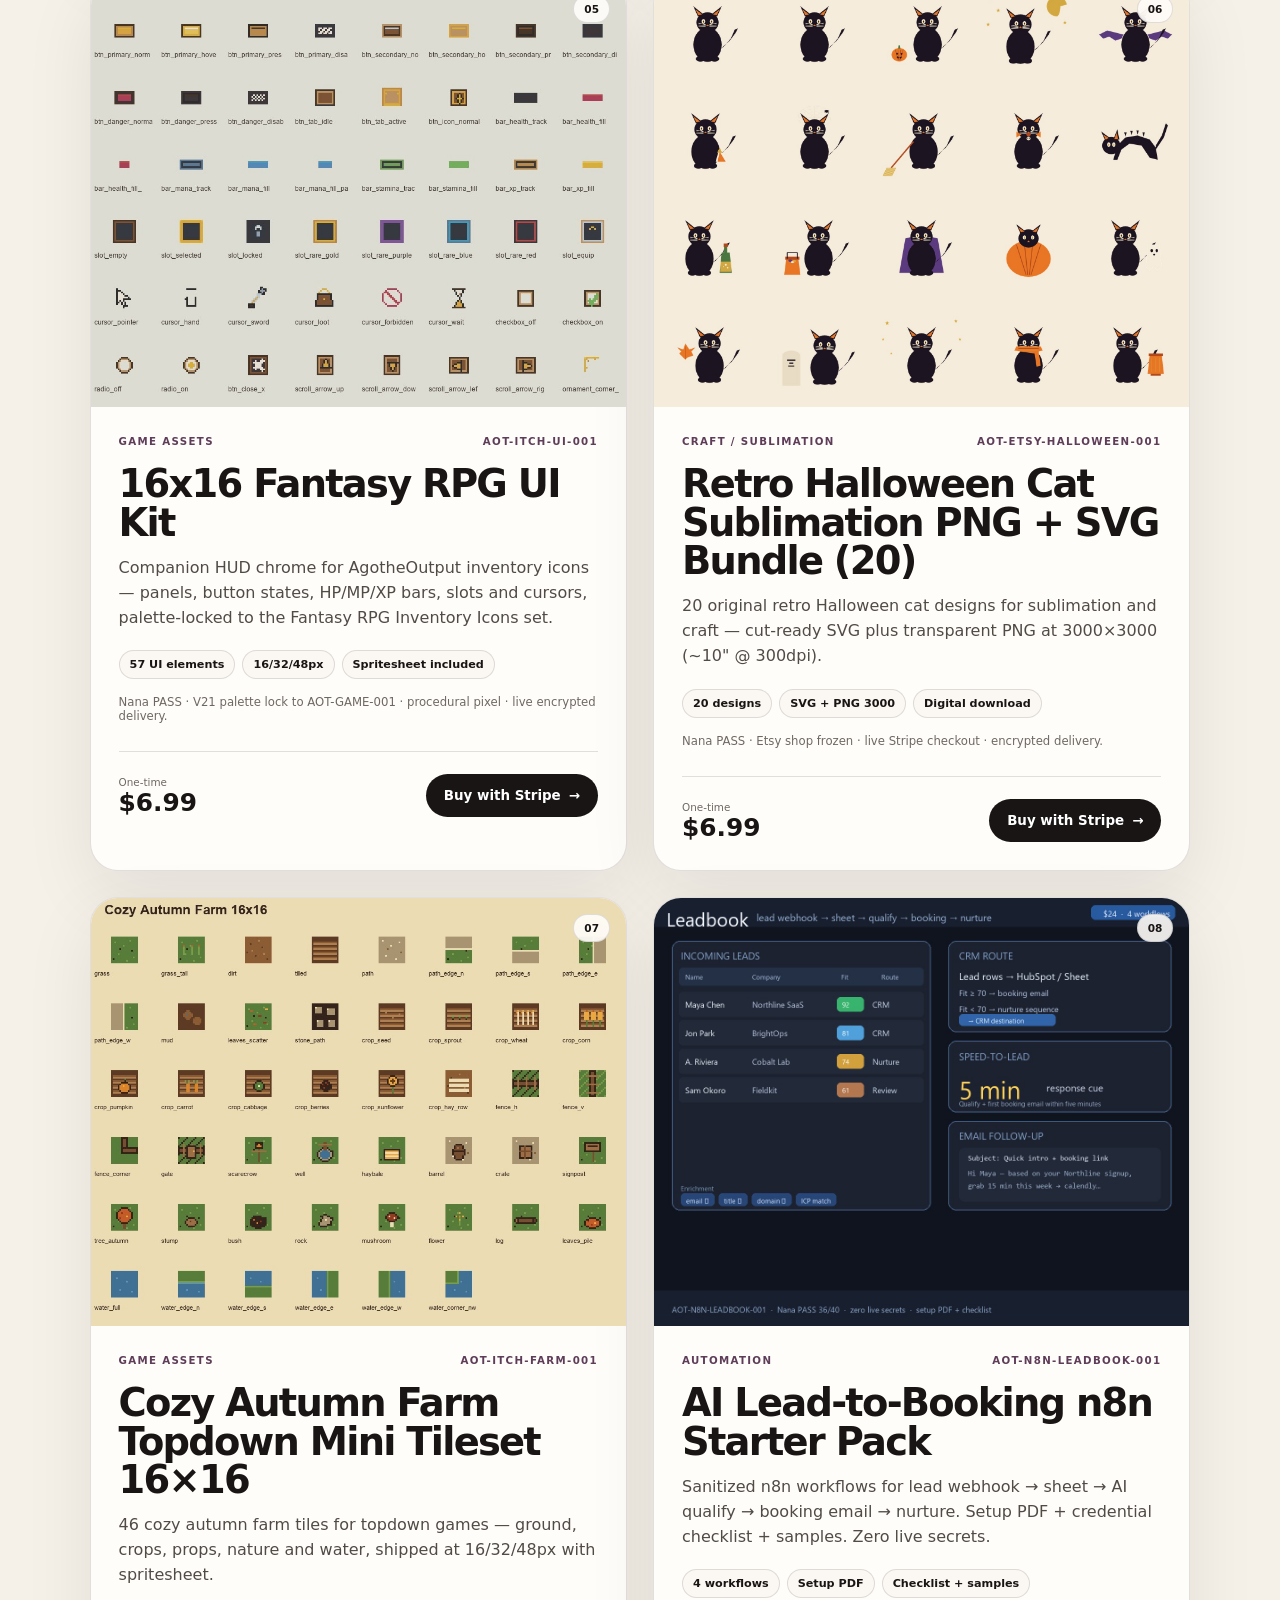
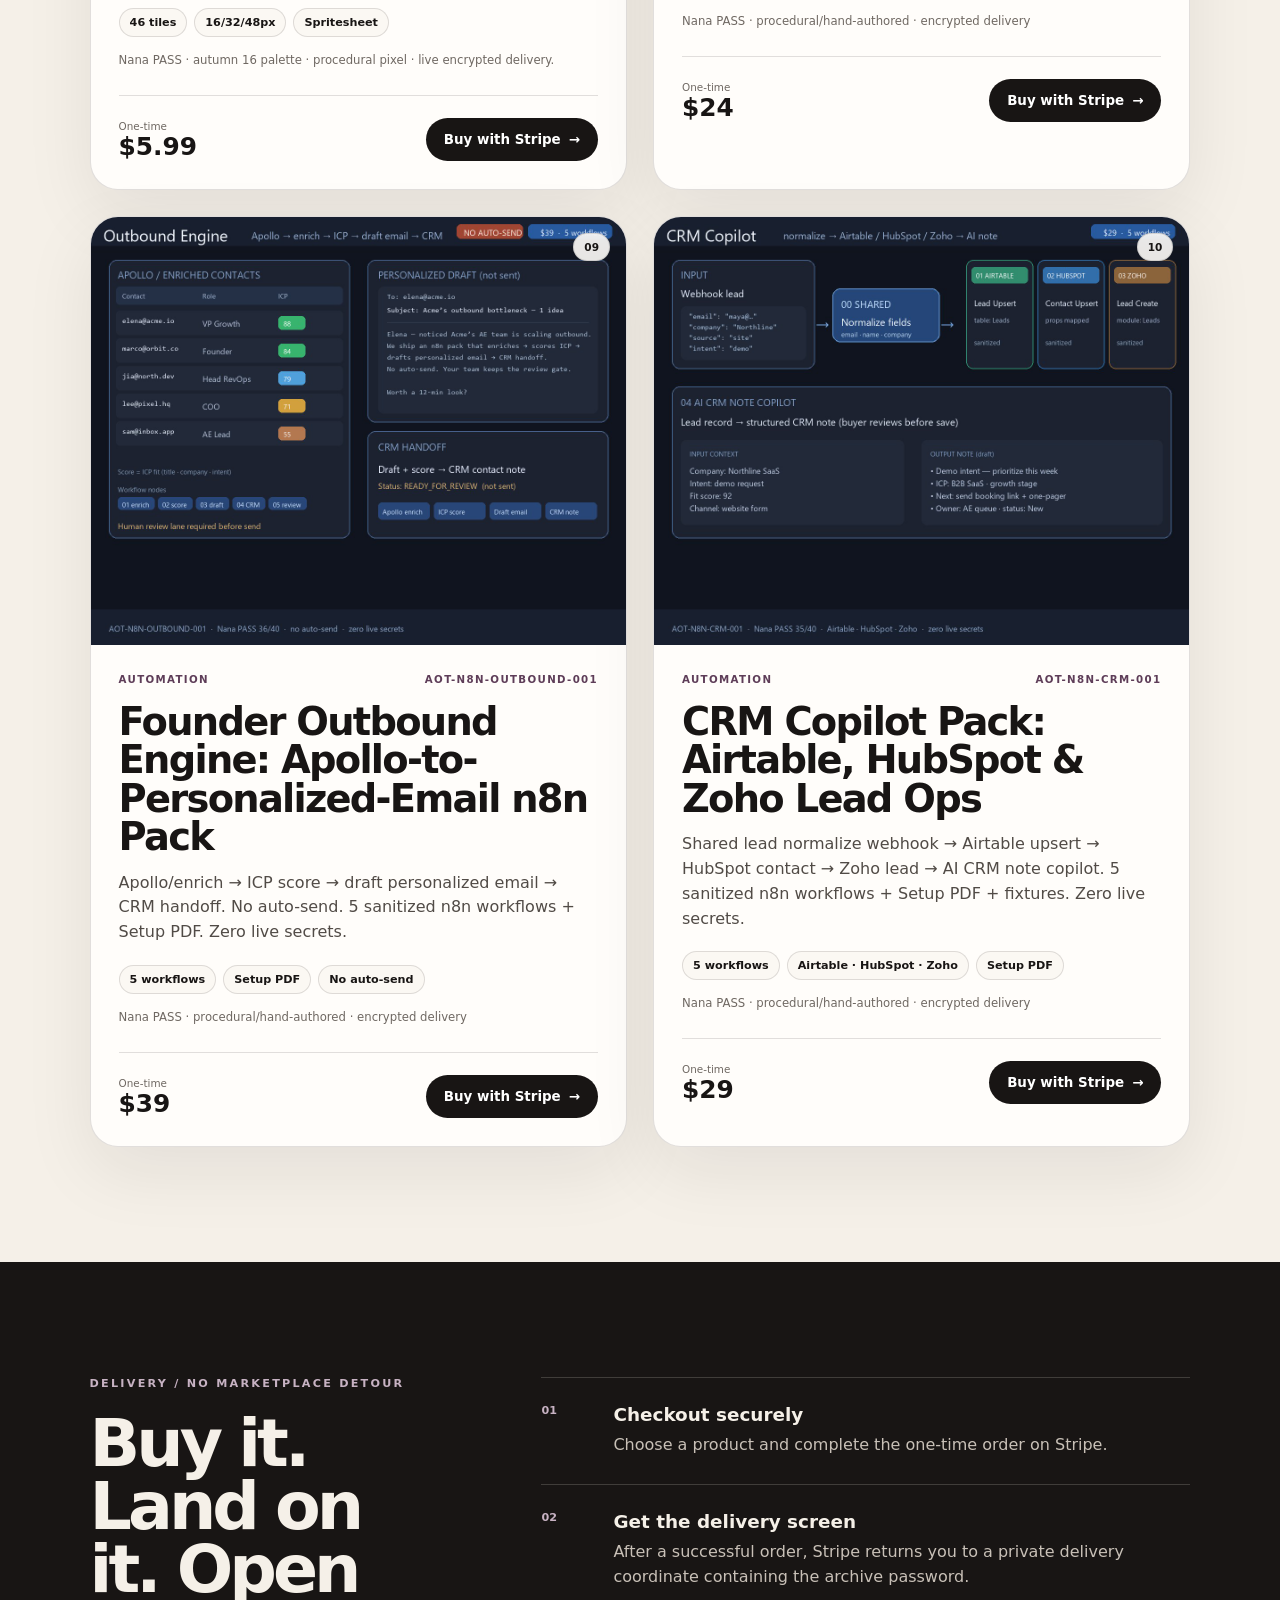
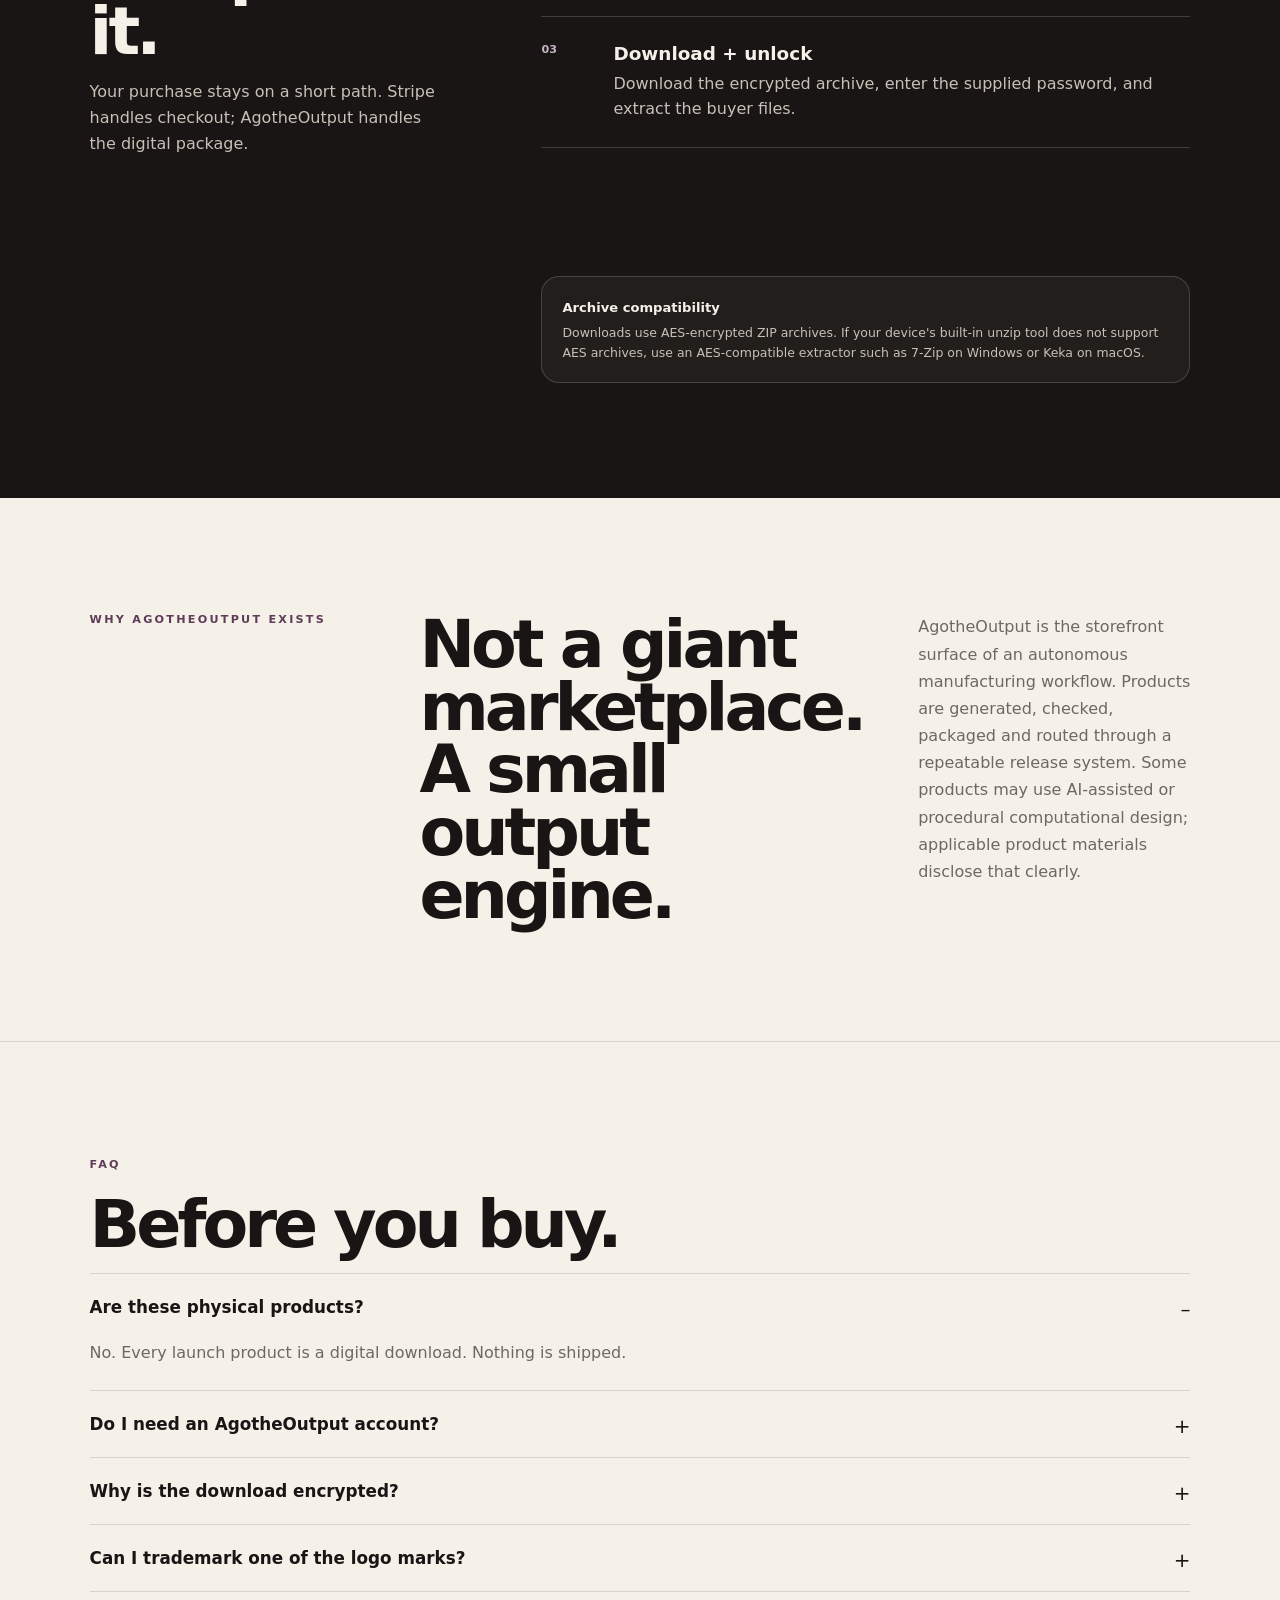
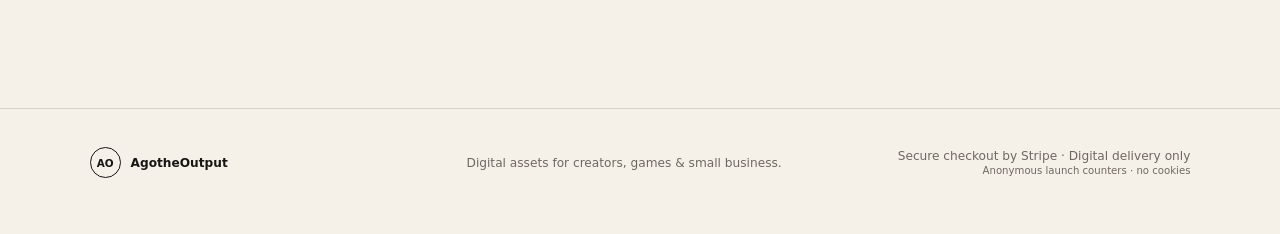
==== commit bfc74724: "storefront: sell-intent covers for Leadbook+Outbound; add AOT-N8N-CRM-001 card + AES delivery (plink" ====
--- a/index.html
+++ b/index.html
@@ -208,6 +208,22 @@
           <a class="button button-dark" href="https://buy.stripe.com/8x2bIT9nL1LKa1AfT00x20p">Buy with Stripe <span aria-hidden="true">→</span></a>
         </div>
       </div>
+    </article><article class="product-card" id="aot-n8n-crm-001" data-sku="AOT-N8N-CRM-001">
+      <a class="product-media" href="https://buy.stripe.com/8x28wH9nLeywflUeOW0x20q" aria-label="Buy CRM Copilot Pack: Airtable, HubSpot & Zoho Lead Ops">
+        <img src="assets/previews/aot-n8n-crm-001.jpg" alt="CRM Copilot Pack: Airtable, HubSpot & Zoho Lead Ops preview" loading="lazy">
+        <span class="media-index">10</span>
+      </a>
+      <div class="product-body">
+        <div class="product-topline"><span>Automation</span><span>AOT-N8N-CRM-001</span></div>
+        <h3>CRM Copilot Pack: Airtable, HubSpot & Zoho Lead Ops</h3>
+        <p class="product-desc">Shared lead normalize webhook → Airtable upsert → HubSpot contact → Zoho lead → AI CRM note copilot. 5 sanitized n8n workflows + Setup PDF + fixtures. Zero live secrets.</p>
+        <div class="chips"><span>5 workflows</span><span>Airtable · HubSpot · Zoho</span><span>Setup PDF</span></div>
+        <p class="product-note">Nana PASS · procedural/hand-authored · encrypted delivery</p>
+        <div class="purchase-row">
+          <div><small>One-time</small><strong>$29</strong></div>
+          <a class="button button-dark" href="https://buy.stripe.com/8x28wH9nLeywflUeOW0x20q">Buy with Stripe <span aria-hidden="true">→</span></a>
+        </div>
+      </div>
     </article></div>
   </section>
 
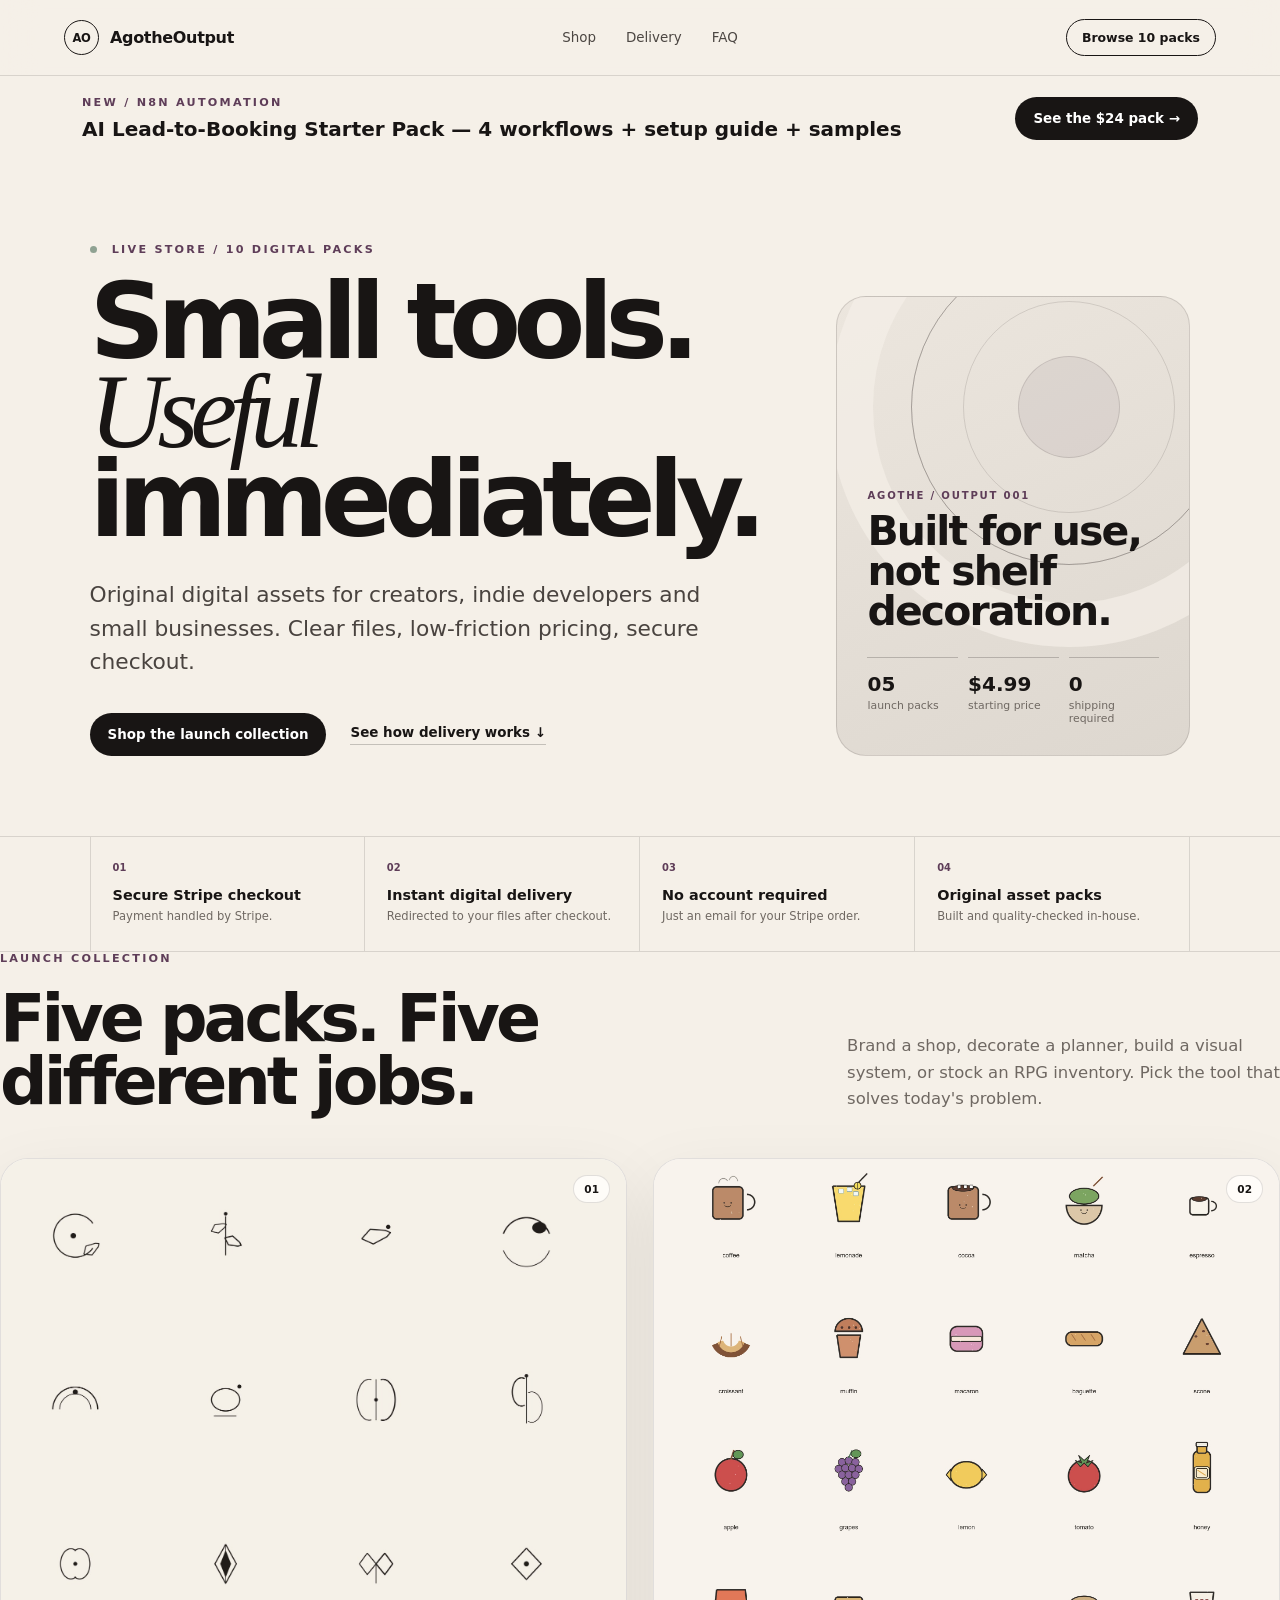
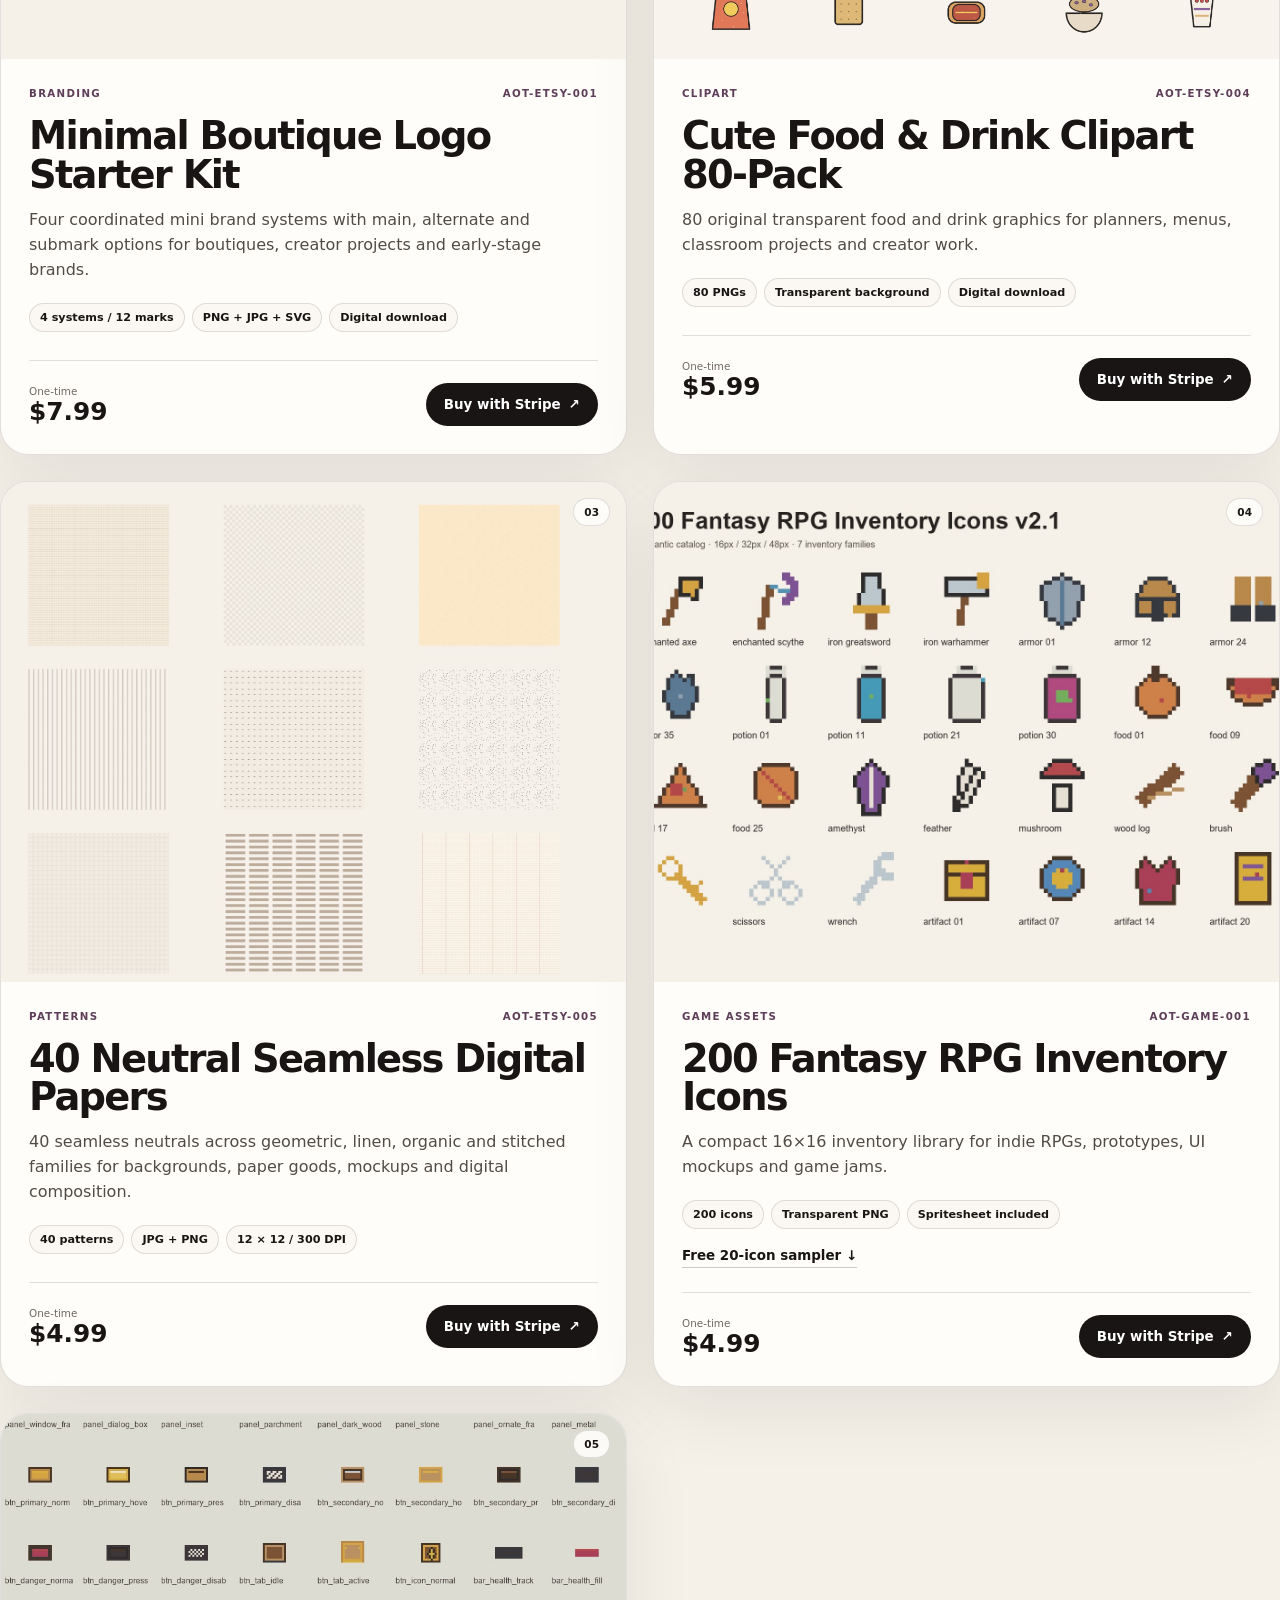
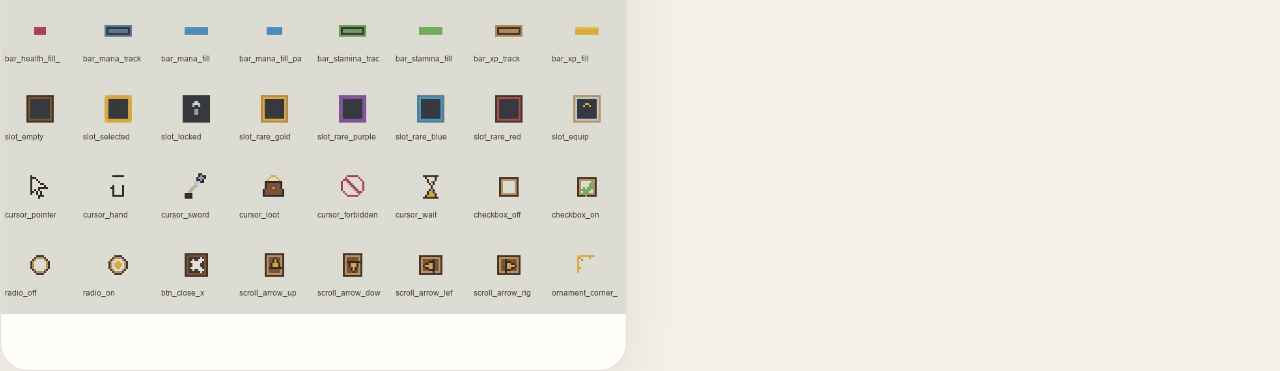
==== commit 516d12c8: "Feature Lead-to-Booking automation pack" ====
--- a/index.html
+++ b/index.html
@@ -23,13 +23,19 @@
     <a href="#delivery">Delivery</a>
     <a href="#faq">FAQ</a>
   </nav>
-  <a class="header-cta" href="#shop">Browse 5 packs</a>
+  <a class="header-cta" href="#shop">Browse 10 packs</a>
 </header>
+<section style="max-width:1180px;margin:20px auto 0;padding:0 32px">
+  <div class="note" style="display:flex;gap:24px;align-items:center;justify-content:space-between;flex-wrap:wrap">
+    <div><p class="eyebrow" style="margin-bottom:8px">NEW / N8N AUTOMATION</p><strong style="font-size:1.25rem">AI Lead-to-Booking Starter Pack — 4 workflows + setup guide + samples</strong></div>
+    <a class="button button-dark" href="lead-to-booking.html">See the $24 pack →</a>
+  </div>
+</section>
 
 <main id="top">
   <section class="hero">
     <div class="hero-copy">
-      <p class="eyebrow"><span class="dot"></span> FIRST RELEASE / FIVE DIGITAL PACKS</p>
+      <p class="eyebrow"><span class="dot"></span> LIVE STORE / 10 DIGITAL PACKS</p>
       <h1>Small tools.<br><em>Useful</em> immediately.</h1>
       <p class="lede">Original digital assets for creators, indie developers and small businesses. Clear files, low-friction pricing, secure checkout.</p>
       <div class="hero-actions">
@@ -58,7 +64,7 @@
     <div><span>04</span><strong>Original asset packs</strong><small>Built and quality-checked in-house.</small></div>
   </section>
 
-  <section class="quality-banner" id="quality-refresh"><p class="eyebrow">PAYMENT RAIL V2 LIVE</p><h2>Five quality-passed packs are available.</h2><p>Logo v2, Food & Drink v2, Neutral Papers v2, RPG Icons v2.1, and Fantasy RPG UI Kit are routed through the verified checkout rail with encrypted post-checkout delivery.</p></section><section class="collection" id="shop">
+  <section class=<REDACTED>
     <div class="section-heading">
       <div><p class="eyebrow">LAUNCH COLLECTION</p><h2>Five packs. Five different jobs.</h2></div>
       <p>Brand a shop, decorate a planner, build a visual system, or stock an RPG inventory. Pick the tool that solves today's problem.</p>
@@ -73,7 +79,7 @@
         <h3>Minimal Boutique Logo Starter Kit</h3>
         <p class="product-desc">Four coordinated mini brand systems with main, alternate and submark options for boutiques, creator projects and early-stage brands.</p>
         <div class="chips"><span>4 systems / 12 marks</span><span>PNG + JPG + SVG</span><span>Digital download</span></div>
-        <p class="product-note">Quality-passed v2 · non-exclusive · trademark clearance is not included.</p>
+        <p class=<REDACTED>
         <div class="purchase-row">
           <div><small>One-time</small><strong>$7.99</strong></div>
           <a class="button button-dark" href="https://buy.stripe.com/bJe00b6bz7648Xw9uC0x20g">Buy with Stripe <span aria-hidden="true">↗</span></a>
@@ -89,7 +95,7 @@
         <h3>Cute Food & Drink Clipart 80-Pack</h3>
         <p class="product-desc">80 original transparent food and drink graphics for planners, menus, classroom projects and creator work.</p>
         <div class="chips"><span>80 PNGs</span><span>Transparent background</span><span>Digital download</span></div>
-        <p class="product-note">Anatomy-first v2 · semantic QA PASS · original in-house asset pack.</p>
+        <p class=<REDACTED>
         <div class="purchase-row">
           <div><small>One-time</small><strong>$5.99</strong></div>
           <a class="button button-dark" href="https://buy.stripe.com/bJe00b43raigehQayG0x20h">Buy with Stripe <span aria-hidden="true">↗</span></a>
@@ -105,7 +111,7 @@
         <h3>40 Neutral Seamless Digital Papers</h3>
         <p class="product-desc">40 seamless neutrals across geometric, linen, organic and stitched families for backgrounds, paper goods, mockups and digital composition.</p>
         <div class="chips"><span>40 patterns</span><span>JPG + PNG</span><span>12 × 12 / 300 DPI</span></div>
-        <p class="product-note">Quality-passed v2 · exact seamless edges verified · live encrypted delivery.</p>
+        <p class=<REDACTED>
         <div class="purchase-row">
           <div><small>One-time</small><strong>$4.99</strong></div>
           <a class="button button-dark" href="https://buy.stripe.com/7sY28jgQd3TS2z8cGO0x20i">Buy with Stripe <span aria-hidden="true">↗</span></a>
@@ -121,7 +127,7 @@
         <h3>200 Fantasy RPG Inventory Icons</h3>
         <p class="product-desc">A compact 16×16 inventory library for indie RPGs, prototypes, UI mockups and game jams.</p>
         <div class="chips"><span>200 icons</span><span>Transparent PNG</span><span>Spritesheet included</span></div>
-        <p class="product-note">Semantic v2.1 · machine + blind QA PASS · 16/32/48px.</p>
+        <p class=<REDACTED>
         <p><a class="text-link sampler-link" data-sampler="true" data-sku="AOT-GAME-001" href="https://github.com/gtsgob/agotheoutput-store/releases/download/delivery-v1/agotheoutput_rpg_icons_free_sampler_20.zip">Free 20-icon sampler ↓</a></p>
         <div class="purchase-row">
           <div><small>One-time</small><strong>$4.99</strong></div>
@@ -134,136 +140,4 @@
         <span class="media-index">05</span>
       </a>
       <div class="product-body">
-        <div class="product-topline"><span>Game assets</span><span>AOT-ITCH-UI-001</span></div>
-        <h3>16x16 Fantasy RPG UI Kit</h3>
-        <p class="product-desc">Companion HUD chrome for AgotheOutput inventory icons — panels, button states, HP/MP/XP bars, slots and cursors, palette-locked to the Fantasy RPG Inventory Icons set.</p>
-        <div class="chips"><span>57 UI elements</span><span>16/32/48px</span><span>Spritesheet included</span></div>
-        <p class="product-note">Nana PASS · V21 palette lock to AOT-GAME-001 · procedural pixel · live encrypted delivery.</p>
-        <div class="purchase-row">
-          <div><small>One-time</small><strong>$6.99</strong></div>
-          <a class="button button-dark" href="https://buy.stripe.com/bJebIT9nL7642z89uC0x20l">Buy with Stripe <span aria-hidden="true">→</span></a>
-        </div>
-      </div>
-    </article><article class="product-card" id="aot-etsy-halloween-001" data-sku="AOT-ETSY-HALLOWEEN-001">
-      <a class="product-media" href="https://buy.stripe.com/eVq4gr57vgGE5Lk6iq0x20m" aria-label="Buy Retro Halloween Cat Sublimation PNG + SVG Bundle (20)">
-        <img src="assets/previews/aot-etsy-halloween-001.jpg" alt="Retro Halloween Cat Sublimation PNG + SVG Bundle preview" loading="lazy">
-        <span class="media-index">06</span>
-      </a>
-      <div class="product-body">
-        <div class="product-topline"><span>Craft / Sublimation</span><span>AOT-ETSY-HALLOWEEN-001</span></div>
-        <h3>Retro Halloween Cat Sublimation PNG + SVG Bundle (20)</h3>
-        <p class="product-desc">20 original retro Halloween cat designs for sublimation and craft — cut-ready SVG plus transparent PNG at 3000×3000 (~10" @ 300dpi).</p>
-        <div class="chips"><span>20 designs</span><span>SVG + PNG 3000</span><span>Digital download</span></div>
-        <p class="product-note">Nana PASS · Etsy shop frozen · live Stripe checkout · encrypted delivery.</p>
-        <div class="purchase-row">
-          <div><small>One-time</small><strong>$6.99</strong></div>
-          <a class="button button-dark" href="https://buy.stripe.com/eVq4gr57vgGE5Lk6iq0x20m">Buy with Stripe <span aria-hidden="true">→</span></a>
-        </div>
-      </div>
-    </article><article class="product-card" id="aot-itch-farm-001" data-sku="AOT-ITCH-FARM-001">
-      <a class="product-media" href="https://buy.stripe.com/8x2fZ96bz9ec8Xw36e0x20n" aria-label="Buy Cozy Autumn Farm Topdown Mini Tileset 16×16">
-        <img src="assets/previews/aot-itch-farm-001.jpg" alt="Cozy Autumn Farm Topdown Mini Tileset 16×16 preview" loading="lazy">
-        <span class="media-index">07</span>
-      </a>
-      <div class="product-body">
-        <div class="product-topline"><span>Game assets</span><span>AOT-ITCH-FARM-001</span></div>
-        <h3>Cozy Autumn Farm Topdown Mini Tileset 16×16</h3>
-        <p class="product-desc">46 cozy autumn farm tiles for topdown games — ground, crops, props, nature and water, shipped at 16/32/48px with spritesheet.</p>
-        <div class="chips"><span>46 tiles</span><span>16/32/48px</span><span>Spritesheet</span></div>
-        <p class="product-note">Nana PASS · autumn 16 palette · procedural pixel · live encrypted delivery.</p>
-        <div class="purchase-row">
-          <div><small>One-time</small><strong>$5.99</strong></div>
-          <a class="button button-dark" href="https://buy.stripe.com/8x2fZ96bz9ec8Xw36e0x20n">Buy with Stripe <span aria-hidden="true">→</span></a>
-        </div>
-      </div>
-    </article><article class="product-card" id="aot-n8n-leadbook-001" data-sku="AOT-N8N-LEADBOOK-001">
-      <a class="product-media" href="https://buy.stripe.com/28EaEPczX3TSc9I8qy0x20o" aria-label="Buy AI Lead-to-Booking n8n Starter Pack">
-        <img src="assets/previews/aot-n8n-leadbook-001.jpg" alt="AI Lead-to-Booking n8n Starter Pack preview" loading="lazy">
-        <span class="media-index">08</span>
-      </a>
-      <div class="product-body">
-        <div class="product-topline"><span>Automation</span><span>AOT-N8N-LEADBOOK-001</span></div>
-        <h3>AI Lead-to-Booking n8n Starter Pack</h3>
-        <p class="product-desc">Sanitized n8n workflows for lead webhook → sheet → AI qualify → booking email → nurture. Setup PDF + credential checklist + samples. Zero live secrets.</p>
-        <div class="chips"><span>4 workflows</span><span>Setup PDF</span><span>Checklist + samples</span></div>
-        <p class="product-note">Nana PASS · procedural/hand-authored · encrypted delivery</p>
-        <div class="purchase-row">
-          <div><small>One-time</small><strong>$24</strong></div>
-          <a class="button button-dark" href="https://buy.stripe.com/28EaEPczX3TSc9I8qy0x20o">Buy with Stripe <span aria-hidden="true">→</span></a>
-        </div>
-      </div>
-    </article><article class="product-card" id="aot-n8n-outbound-001" data-sku="AOT-N8N-OUTBOUND-001">
-      <a class="product-media" href="https://buy.stripe.com/8x2bIT9nL1LKa1AfT00x20p" aria-label="Buy Founder Outbound Engine: Apollo-to-Personalized-Email n8n Pack">
-        <img src="assets/previews/aot-n8n-outbound-001.jpg" alt="Founder Outbound Engine: Apollo-to-Personalized-Email n8n Pack preview" loading="lazy">
-        <span class="media-index">09</span>
-      </a>
-      <div class="product-body">
-        <div class="product-topline"><span>Automation</span><span>AOT-N8N-OUTBOUND-001</span></div>
-        <h3>Founder Outbound Engine: Apollo-to-Personalized-Email n8n Pack</h3>
-        <p class="product-desc">Apollo/enrich → ICP score → draft personalized email → CRM handoff. No auto-send. 5 sanitized n8n workflows + Setup PDF. Zero live secrets.</p>
-        <div class="chips"><span>5 workflows</span><span>Setup PDF</span><span>No auto-send</span></div>
-        <p class="product-note">Nana PASS · procedural/hand-authored · encrypted delivery</p>
-        <div class="purchase-row">
-          <div><small>One-time</small><strong>$39</strong></div>
-          <a class="button button-dark" href="https://buy.stripe.com/8x2bIT9nL1LKa1AfT00x20p">Buy with Stripe <span aria-hidden="true">→</span></a>
-        </div>
-      </div>
-    </article><article class="product-card" id="aot-n8n-crm-001" data-sku="AOT-N8N-CRM-001">
-      <a class="product-media" href="https://buy.stripe.com/8x28wH9nLeywflUeOW0x20q" aria-label="Buy CRM Copilot Pack: Airtable, HubSpot & Zoho Lead Ops">
-        <img src="assets/previews/aot-n8n-crm-001.jpg" alt="CRM Copilot Pack: Airtable, HubSpot & Zoho Lead Ops preview" loading="lazy">
-        <span class="media-index">10</span>
-      </a>
-      <div class="product-body">
-        <div class="product-topline"><span>Automation</span><span>AOT-N8N-CRM-001</span></div>
-        <h3>CRM Copilot Pack: Airtable, HubSpot & Zoho Lead Ops</h3>
-        <p class="product-desc">Shared lead normalize webhook → Airtable upsert → HubSpot contact → Zoho lead → AI CRM note copilot. 5 sanitized n8n workflows + Setup PDF + fixtures. Zero live secrets.</p>
-        <div class="chips"><span>5 workflows</span><span>Airtable · HubSpot · Zoho</span><span>Setup PDF</span></div>
-        <p class="product-note">Nana PASS · procedural/hand-authored · encrypted delivery</p>
-        <div class="purchase-row">
-          <div><small>One-time</small><strong>$29</strong></div>
-          <a class="button button-dark" href="https://buy.stripe.com/8x28wH9nLeywflUeOW0x20q">Buy with Stripe <span aria-hidden="true">→</span></a>
-        </div>
-      </div>
-    </article></div>
-  </section>
-
-  <section class="delivery" id="delivery">
-    <div class="delivery-intro">
-      <p class="eyebrow">DELIVERY / NO MARKETPLACE DETOUR</p>
-      <h2>Buy it. Land on it. Open it.</h2>
-      <p>Your purchase stays on a short path. Stripe handles checkout; AgotheOutput handles the digital package.</p>
-    </div>
-    <ol class="steps">
-      <li><span>01</span><div><strong>Checkout securely</strong><p>Choose a product and complete the one-time order on Stripe.</p></div></li>
-      <li><span>02</span><div><strong>Get the delivery screen</strong><p>After a successful order, Stripe returns you to a private delivery coordinate containing the archive password.</p></div></li>
-      <li><span>03</span><div><strong>Download + unlock</strong><p>Download the encrypted archive, enter the supplied password, and extract the buyer files.</p></div></li>
-    </ol>
-    <div class="compatibility">
-      <strong>Archive compatibility</strong>
-      <p>Downloads use AES-encrypted ZIP archives. If your device's built-in unzip tool does not support AES archives, use an AES-compatible extractor such as 7-Zip on Windows or Keka on macOS.</p>
-    </div>
-  </section>
-
-  <section class="system-note">
-    <p class="eyebrow">WHY AGOTHEOUTPUT EXISTS</p>
-    <div><h2>Not a giant marketplace.<br>A small output engine.</h2>
-    <p>AgotheOutput is the storefront surface of an autonomous manufacturing workflow. Products are generated, checked, packaged and routed through a repeatable release system. Some products may use AI-assisted or procedural computational design; applicable product materials disclose that clearly.</p></div>
-  </section>
-
-  <section class="faq" id="faq">
-    <div class="section-heading compact"><div><p class="eyebrow">FAQ</p><h2>Before you buy.</h2></div></div>
-    <details open><summary>Are these physical products?</summary><p>No. Every launch product is a digital download. Nothing is shipped.</p></details>
-    <details><summary>Do I need an AgotheOutput account?</summary><p>No. Checkout is handled by Stripe and currently only requires the information Stripe requests for the order.</p></details>
-    <details><summary>Why is the download encrypted?</summary><p>The public file host stores an encrypted archive. The archive password is delivered only through the successful post-checkout route.</p></details>
-    <details><summary>Can I trademark one of the logo marks?</summary><p>The logo starter kit is sold as non-exclusive premade artwork. Trademark clearance and exclusivity are not included.</p></details>
-  </section>
-</main>
-
-<footer class="site-footer">
-  <div><span class="brand-mark small">AO</span><strong>AgotheOutput</strong></div>
-  <p>Digital assets for creators, games & small business.</p>
-  <p>Secure checkout by Stripe · Digital delivery only<br><small>Anonymous launch counters · no cookies</small></p>
-</footer>
-<script src="analytics.js?v=ao-analytics-2" defer></script>
-</body>
-</html>
+     
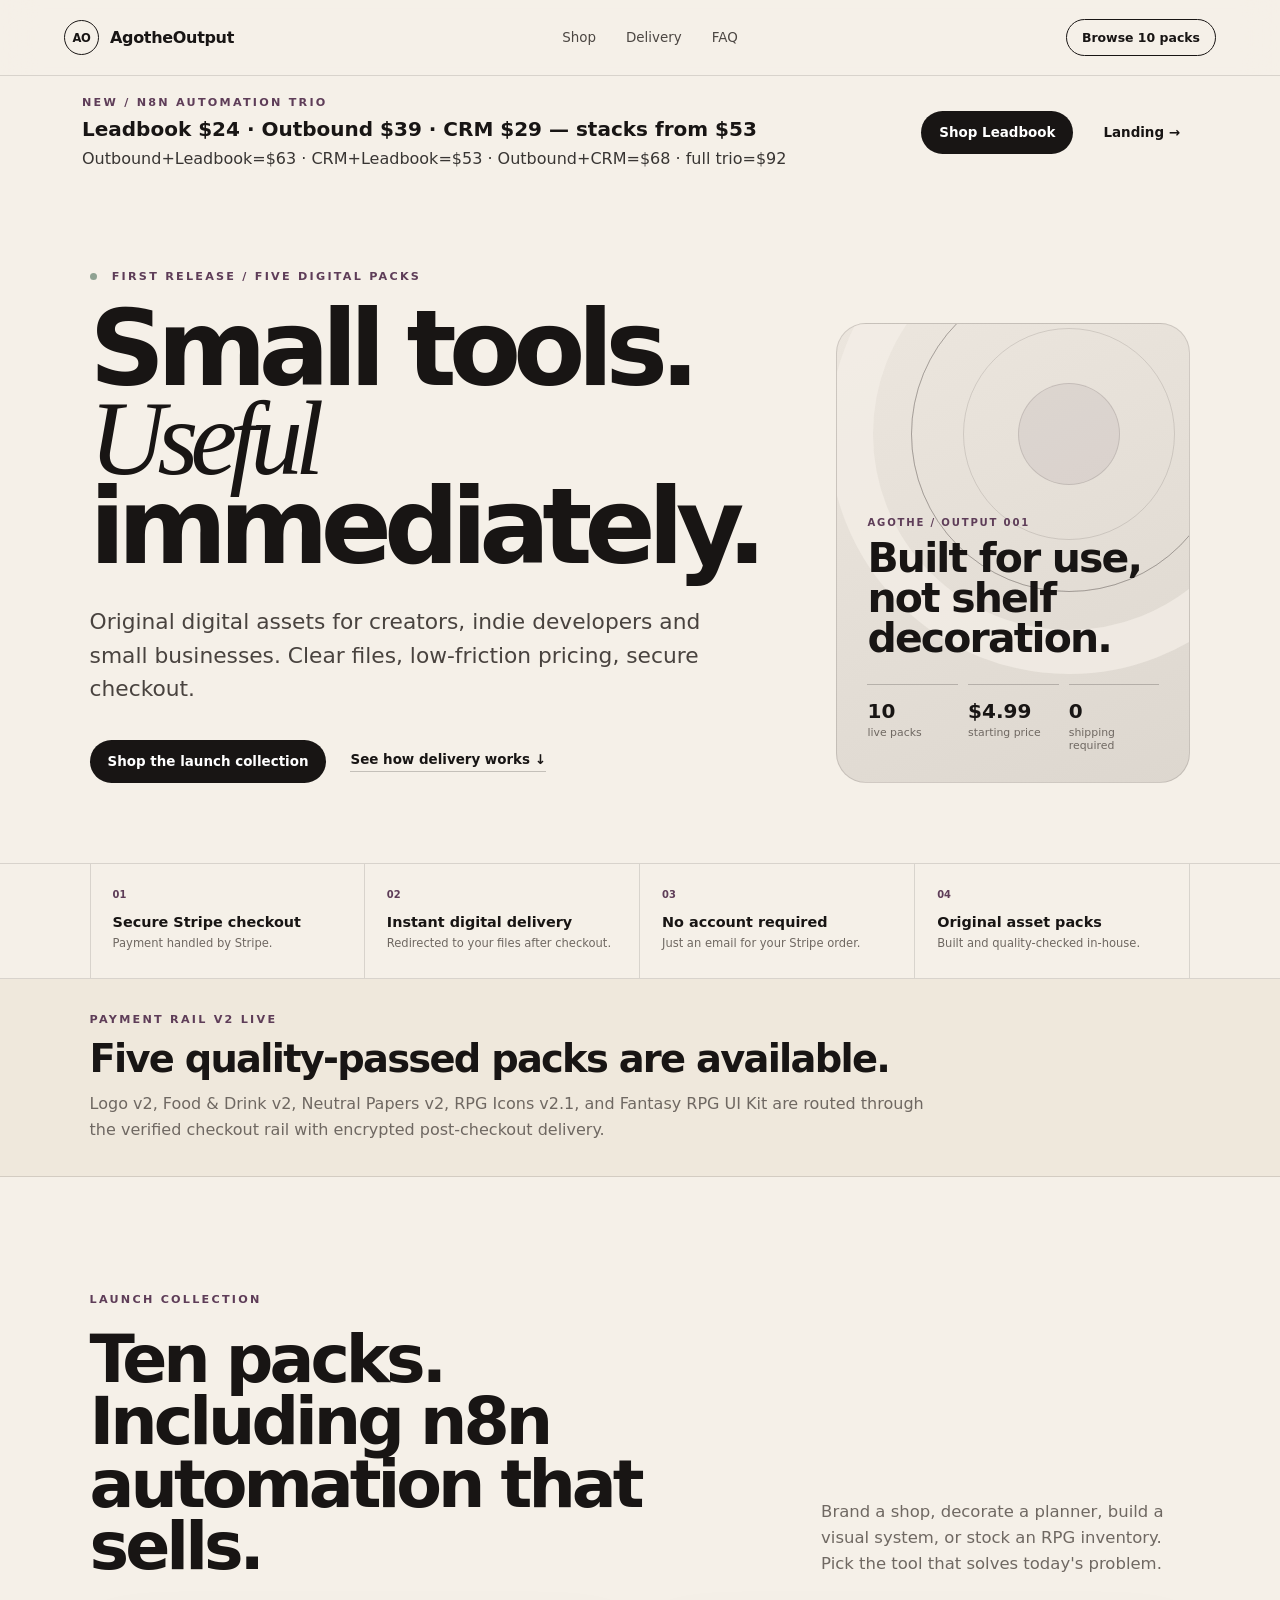
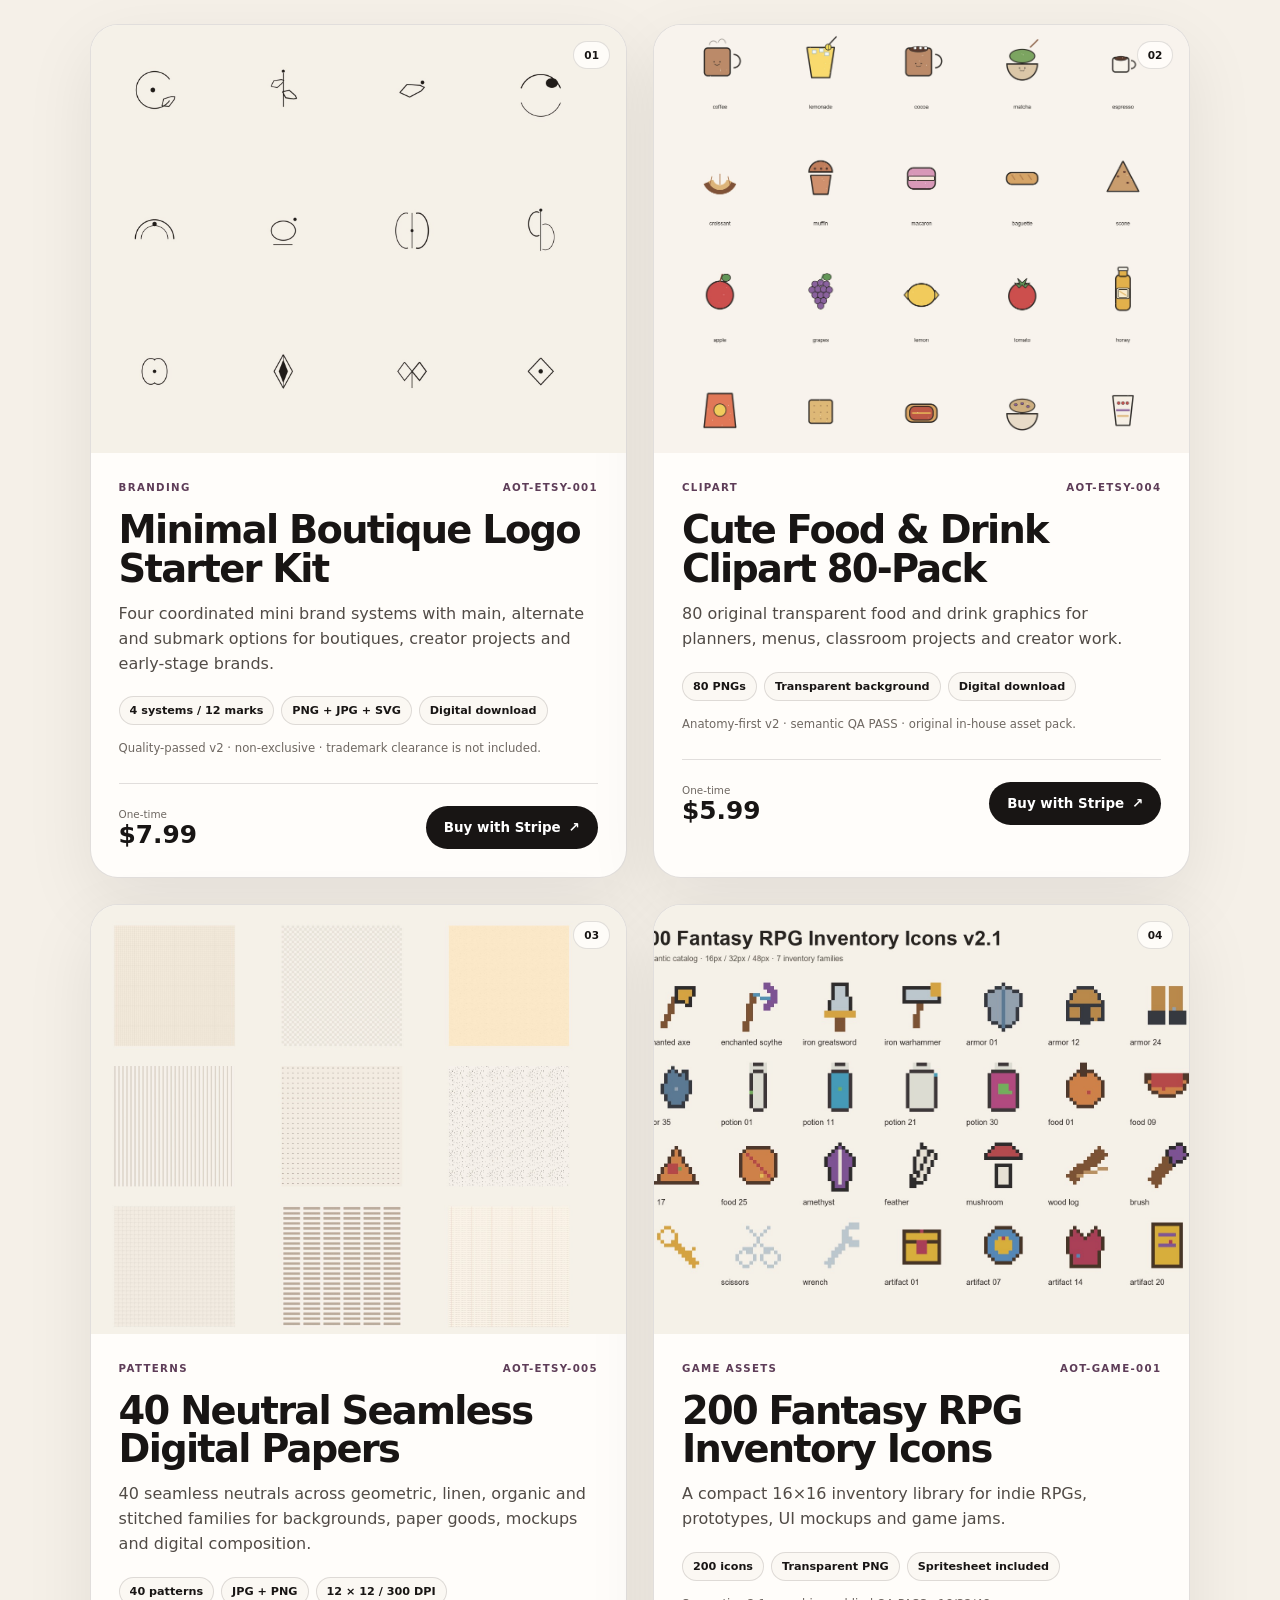
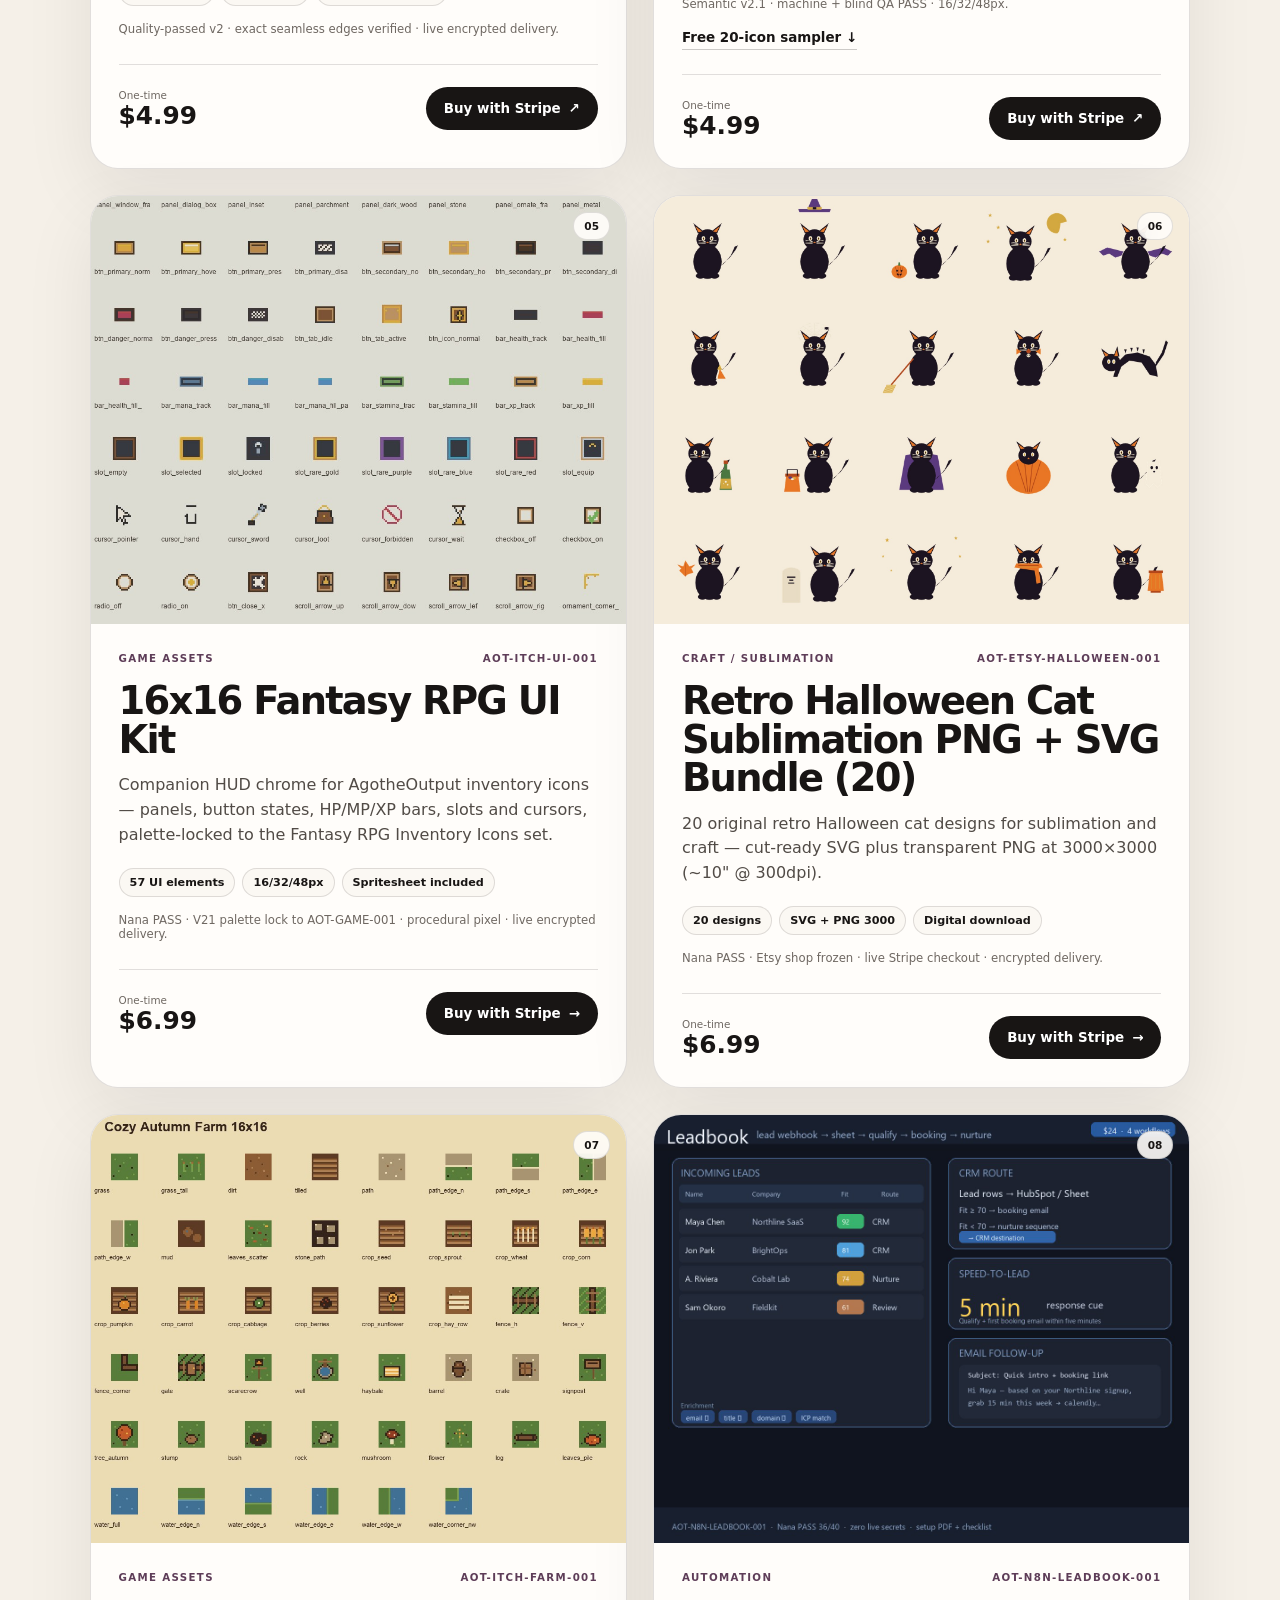
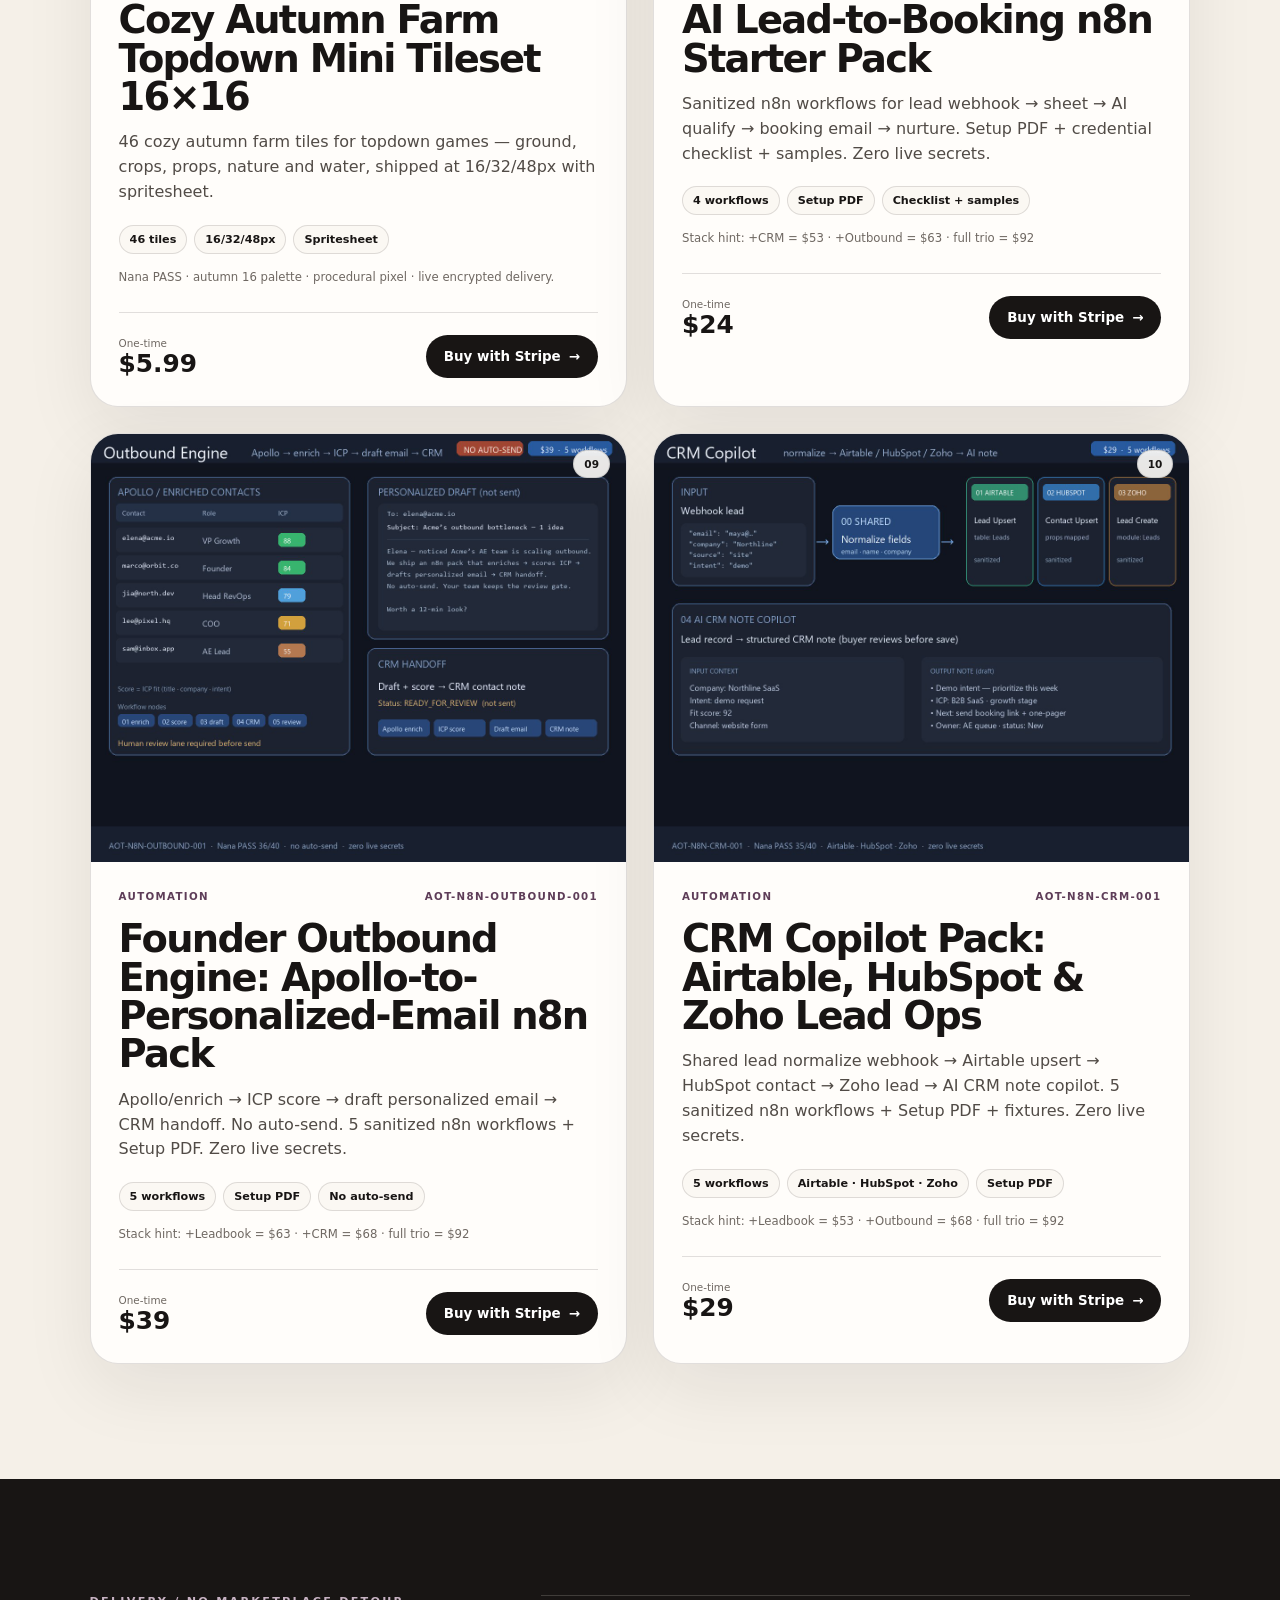
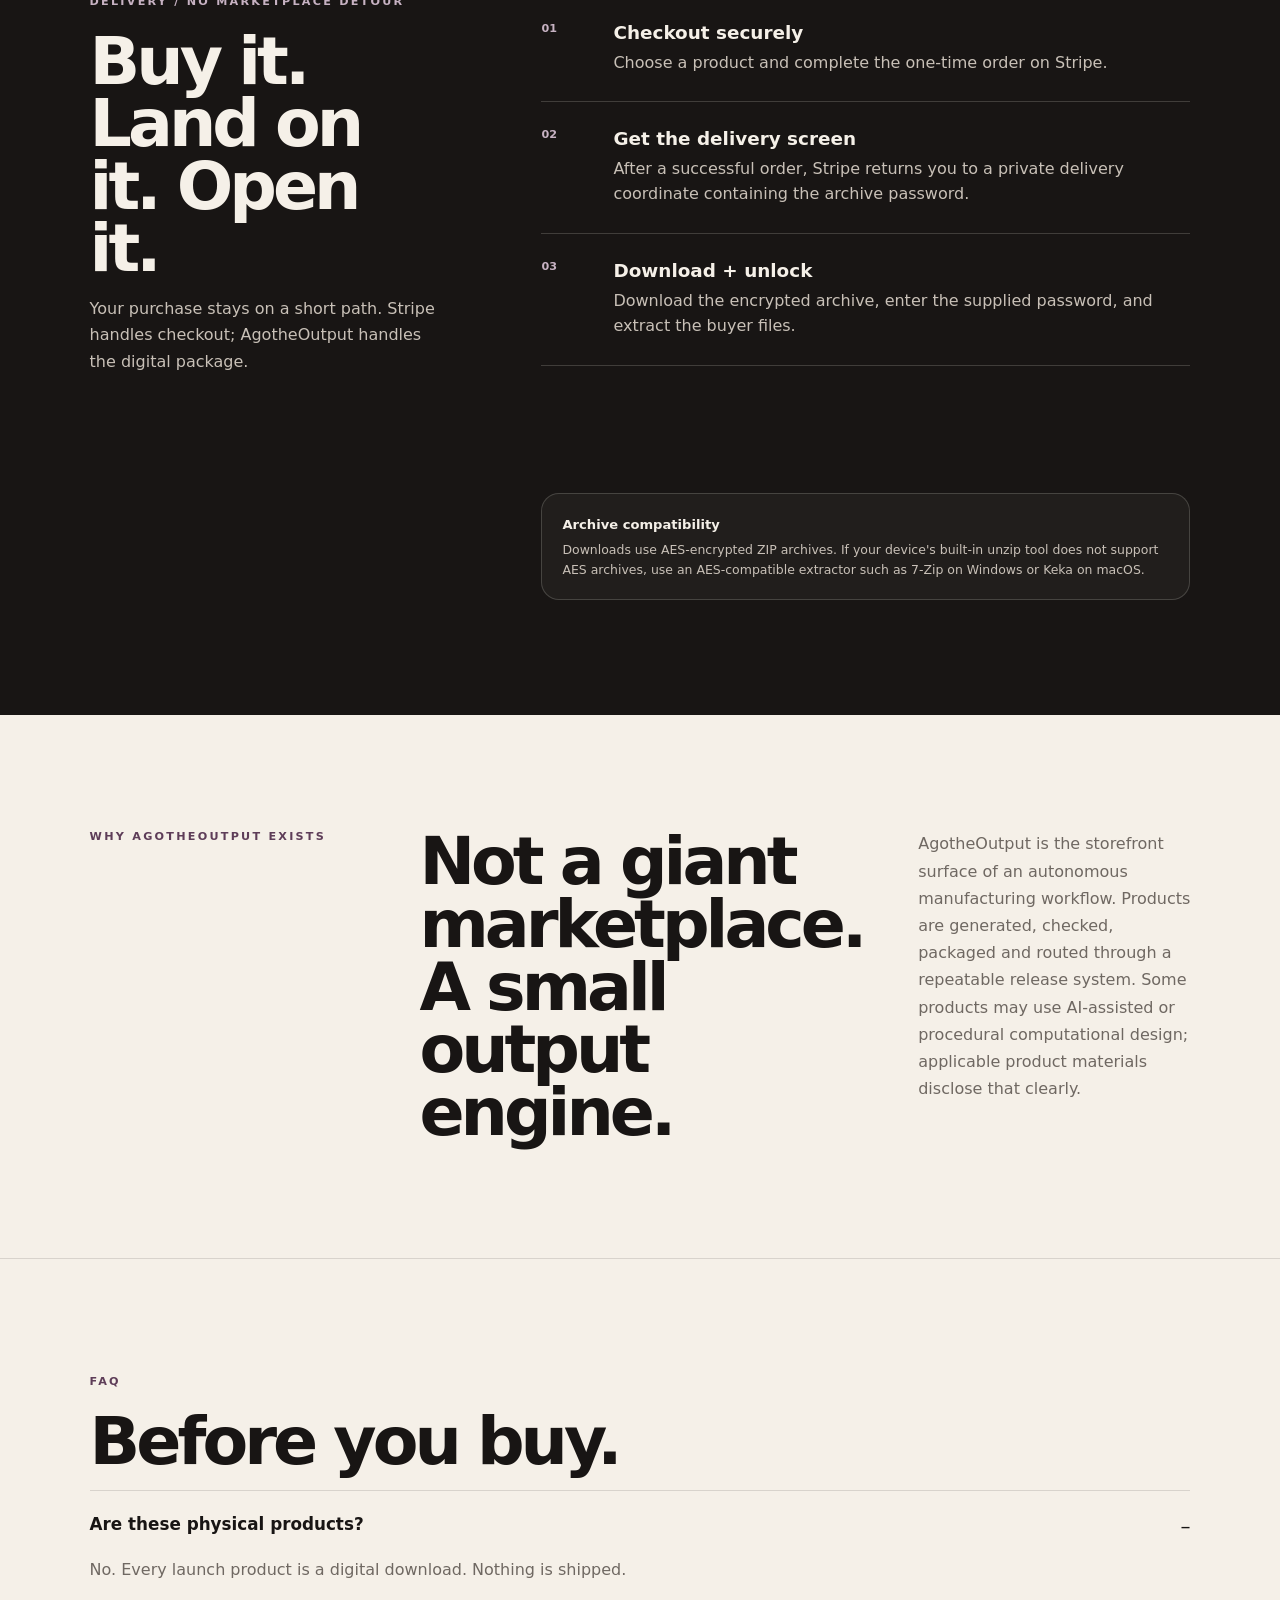
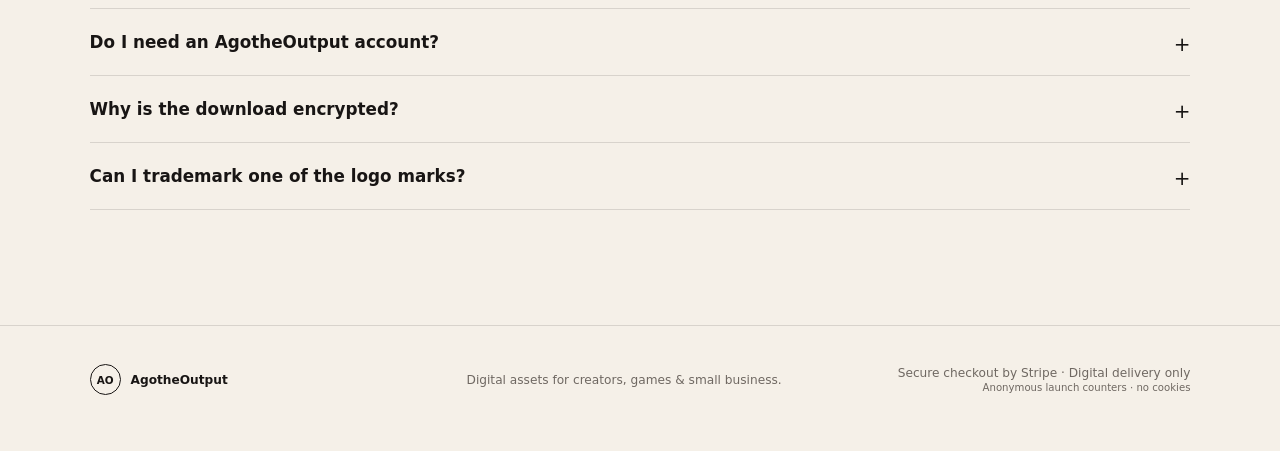
==== commit 6955f978: "storefront: restore n8n Leadbook/Outbound/CRM cards + EARN50 stack uplift Re-add three n8n product c" ====
--- a/index.html
+++ b/index.html
@@ -3,15 +3,17 @@
 <head>
 <meta charset="utf-8">
 <meta name="viewport" content="width=device-width,initial-scale=1">
-<title>AgotheOutput | Digital assets for creators, games & small business</title>
-<meta name="description" content="Original downloadable assets for creators, indie games and small businesses. Secure Stripe checkout and instant post-purchase delivery.">
+<title>AgotheOutput | n8n Automation Packs + Digital Assets (Leadbook, Outbound, CRM)</title>
+<meta name="description" content="Buy AI Lead-to-Booking ($24), Founder Outbound Engine ($39), and CRM Copilot ($29) n8n packs — or stack Leadbook+CRM=$53, Outbound+Leadbook=$63, full trio=$92. Plus creator and game asset packs. Secure Stripe checkout.">
 <meta name="theme-color" content="#f5f0e8">
-<meta property="og:title" content="AgotheOutput — useful digital goods">
-<meta property="og:description" content="Original creator assets, game resources and practical downloadable packs.">
+<meta property="og:title" content="AgotheOutput — n8n Leadbook, Outbound & CRM packs from $24">
+<meta property="og:description" content="Sell-ready n8n automation packs: Leadbook $24, Outbound $39, CRM $29. Stack from $53. Instant encrypted delivery via Stripe.">
 <meta property="og:type" content="website">
 <meta property="og:url" content="https://gtsgob.github.io/agotheoutput-store/">
 <meta property="og:image" content="https://gtsgob.github.io/agotheoutput-store/assets/og.jpg">
 <meta name="twitter:card" content="summary_large_image">
+<meta name="twitter:title" content="AgotheOutput — n8n Leadbook, Outbound & CRM from $24">
+<meta name="twitter:description" content="Leadbook $24 · Outbound $39 · CRM $29. Stacks from $53. Stripe checkout, encrypted delivery.">
 <link rel="icon" href="data:image/svg+xml,<svg xmlns=%22http://www.w3.org/2000/svg%22 viewBox=%220 0 64 64%22><rect width=%2264%22 height=%2264%22 rx=%2232%22 fill=%22%23181514%22/><text x=%2232%22 y=%2239%22 text-anchor=%22middle%22 font-size=%2220%22 font-family=%22Arial%22 font-weight=%22700%22 fill=%22white%22>AO</text></svg>">
 <link rel="stylesheet" href="styles.css?v=launch-3">
 </head>
@@ -27,15 +29,23 @@
 </header>
 <section style="max-width:1180px;margin:20px auto 0;padding:0 32px">
   <div class="note" style="display:flex;gap:24px;align-items:center;justify-content:space-between;flex-wrap:wrap">
-    <div><p class="eyebrow" style="margin-bottom:8px">NEW / N8N AUTOMATION</p><strong style="font-size:1.25rem">AI Lead-to-Booking Starter Pack — 4 workflows + setup guide + samples</strong></div>
-    <a class="button button-dark" href="lead-to-booking.html">See the $24 pack →</a>
+    <div>
+      <p class="eyebrow" style="margin-bottom:8px">NEW / N8N AUTOMATION TRIO</p>
+      <strong style="font-size:1.25rem">Leadbook $24 · Outbound $39 · CRM $29 — stacks from $53</strong>
+      <p style="margin:8px 0 0;opacity:.85">Outbound+Leadbook=$63 · CRM+Leadbook=$53 · Outbound+CRM=$68 · full trio=$92</p>
+    </div>
+    <div style="display:flex;gap:12px;flex-wrap:wrap">
+      <a class="button button-dark" href="#aot-n8n-leadbook-001">Shop Leadbook</a>
+      <a class="button" href="lead-to-booking.html">Landing →</a>
+    </div>
   </div>
 </section>
+
 
 <main id="top">
   <section class="hero">
     <div class="hero-copy">
-      <p class="eyebrow"><span class="dot"></span> LIVE STORE / 10 DIGITAL PACKS</p>
+      <p class="eyebrow"><span class="dot"></span> FIRST RELEASE / FIVE DIGITAL PACKS</p>
       <h1>Small tools.<br><em>Useful</em> immediately.</h1>
       <p class="lede">Original digital assets for creators, indie developers and small businesses. Clear files, low-friction pricing, secure checkout.</p>
       <div class="hero-actions">
@@ -50,7 +60,7 @@
         <strong>Built for use,<br>not shelf decoration.</strong>
       </div>
       <dl>
-        <div><dt>05</dt><dd>launch packs</dd></div>
+        <div><dt>10</dt><dd>live packs</dd></div>
         <div><dt>$4.99</dt><dd>starting price</dd></div>
         <div><dt>0</dt><dd>shipping required</dd></div>
       </dl>
@@ -64,9 +74,9 @@
     <div><span>04</span><strong>Original asset packs</strong><small>Built and quality-checked in-house.</small></div>
   </section>
 
-  <section class=<REDACTED>
+  <section class="quality-banner" id="quality-refresh"><p class="eyebrow">PAYMENT RAIL V2 LIVE</p><h2>Five quality-passed packs are available.</h2><p>Logo v2, Food & Drink v2, Neutral Papers v2, RPG Icons v2.1, and Fantasy RPG UI Kit are routed through the verified checkout rail with encrypted post-checkout delivery.</p></section><section class="collection" id="shop">
     <div class="section-heading">
-      <div><p class="eyebrow">LAUNCH COLLECTION</p><h2>Five packs. Five different jobs.</h2></div>
+      <div><p class="eyebrow">LAUNCH COLLECTION</p><h2>Ten packs. Including n8n automation that sells.</h2></div>
       <p>Brand a shop, decorate a planner, build a visual system, or stock an RPG inventory. Pick the tool that solves today's problem.</p>
     </div>
     <div class="product-grid"><article class="product-card" id="aot-etsy-001" data-sku="AOT-ETSY-001">
@@ -79,7 +89,7 @@
         <h3>Minimal Boutique Logo Starter Kit</h3>
         <p class="product-desc">Four coordinated mini brand systems with main, alternate and submark options for boutiques, creator projects and early-stage brands.</p>
         <div class="chips"><span>4 systems / 12 marks</span><span>PNG + JPG + SVG</span><span>Digital download</span></div>
-        <p class=<REDACTED>
+        <p class="product-note">Quality-passed v2 · non-exclusive · trademark clearance is not included.</p>
         <div class="purchase-row">
           <div><small>One-time</small><strong>$7.99</strong></div>
           <a class="button button-dark" href="https://buy.stripe.com/bJe00b6bz7648Xw9uC0x20g">Buy with Stripe <span aria-hidden="true">↗</span></a>
@@ -95,7 +105,7 @@
         <h3>Cute Food & Drink Clipart 80-Pack</h3>
         <p class="product-desc">80 original transparent food and drink graphics for planners, menus, classroom projects and creator work.</p>
         <div class="chips"><span>80 PNGs</span><span>Transparent background</span><span>Digital download</span></div>
-        <p class=<REDACTED>
+        <p class="product-note">Anatomy-first v2 · semantic QA PASS · original in-house asset pack.</p>
         <div class="purchase-row">
           <div><small>One-time</small><strong>$5.99</strong></div>
           <a class="button button-dark" href="https://buy.stripe.com/bJe00b43raigehQayG0x20h">Buy with Stripe <span aria-hidden="true">↗</span></a>
@@ -111,7 +121,7 @@
         <h3>40 Neutral Seamless Digital Papers</h3>
         <p class="product-desc">40 seamless neutrals across geometric, linen, organic and stitched families for backgrounds, paper goods, mockups and digital composition.</p>
         <div class="chips"><span>40 patterns</span><span>JPG + PNG</span><span>12 × 12 / 300 DPI</span></div>
-        <p class=<REDACTED>
+        <p class="product-note">Quality-passed v2 · exact seamless edges verified · live encrypted delivery.</p>
         <div class="purchase-row">
           <div><small>One-time</small><strong>$4.99</strong></div>
           <a class="button button-dark" href="https://buy.stripe.com/7sY28jgQd3TS2z8cGO0x20i">Buy with Stripe <span aria-hidden="true">↗</span></a>
@@ -127,7 +137,7 @@
         <h3>200 Fantasy RPG Inventory Icons</h3>
         <p class="product-desc">A compact 16×16 inventory library for indie RPGs, prototypes, UI mockups and game jams.</p>
         <div class="chips"><span>200 icons</span><span>Transparent PNG</span><span>Spritesheet included</span></div>
-        <p class=<REDACTED>
+        <p class="product-note">Semantic v2.1 · machine + blind QA PASS · 16/32/48px.</p>
         <p><a class="text-link sampler-link" data-sampler="true" data-sku="AOT-GAME-001" href="https://github.com/gtsgob/agotheoutput-store/releases/download/delivery-v1/agotheoutput_rpg_icons_free_sampler_20.zip">Free 20-icon sampler ↓</a></p>
         <div class="purchase-row">
           <div><small>One-time</small><strong>$4.99</strong></div>
@@ -140,4 +150,136 @@
         <span class="media-index">05</span>
       </a>
       <div class="product-body">
-     +        <div class="product-topline"><span>Game assets</span><span>AOT-ITCH-UI-001</span></div>
+        <h3>16x16 Fantasy RPG UI Kit</h3>
+        <p class="product-desc">Companion HUD chrome for AgotheOutput inventory icons — panels, button states, HP/MP/XP bars, slots and cursors, palette-locked to the Fantasy RPG Inventory Icons set.</p>
+        <div class="chips"><span>57 UI elements</span><span>16/32/48px</span><span>Spritesheet included</span></div>
+        <p class="product-note">Nana PASS · V21 palette lock to AOT-GAME-001 · procedural pixel · live encrypted delivery.</p>
+        <div class="purchase-row">
+          <div><small>One-time</small><strong>$6.99</strong></div>
+          <a class="button button-dark" href="https://buy.stripe.com/bJebIT9nL7642z89uC0x20l">Buy with Stripe <span aria-hidden="true">→</span></a>
+        </div>
+      </div>
+    </article><article class="product-card" id="aot-etsy-halloween-001" data-sku="AOT-ETSY-HALLOWEEN-001">
+      <a class="product-media" href="https://buy.stripe.com/eVq4gr57vgGE5Lk6iq0x20m" aria-label="Buy Retro Halloween Cat Sublimation PNG + SVG Bundle (20)">
+        <img src="assets/previews/aot-etsy-halloween-001.jpg" alt="Retro Halloween Cat Sublimation PNG + SVG Bundle preview" loading="lazy">
+        <span class="media-index">06</span>
+      </a>
+      <div class="product-body">
+        <div class="product-topline"><span>Craft / Sublimation</span><span>AOT-ETSY-HALLOWEEN-001</span></div>
+        <h3>Retro Halloween Cat Sublimation PNG + SVG Bundle (20)</h3>
+        <p class="product-desc">20 original retro Halloween cat designs for sublimation and craft — cut-ready SVG plus transparent PNG at 3000×3000 (~10" @ 300dpi).</p>
+        <div class="chips"><span>20 designs</span><span>SVG + PNG 3000</span><span>Digital download</span></div>
+        <p class="product-note">Nana PASS · Etsy shop frozen · live Stripe checkout · encrypted delivery.</p>
+        <div class="purchase-row">
+          <div><small>One-time</small><strong>$6.99</strong></div>
+          <a class="button button-dark" href="https://buy.stripe.com/eVq4gr57vgGE5Lk6iq0x20m">Buy with Stripe <span aria-hidden="true">→</span></a>
+        </div>
+      </div>
+    </article><article class="product-card" id="aot-itch-farm-001" data-sku="AOT-ITCH-FARM-001">
+      <a class="product-media" href="https://buy.stripe.com/8x2fZ96bz9ec8Xw36e0x20n" aria-label="Buy Cozy Autumn Farm Topdown Mini Tileset 16×16">
+        <img src="assets/previews/aot-itch-farm-001.jpg" alt="Cozy Autumn Farm Topdown Mini Tileset 16×16 preview" loading="lazy">
+        <span class="media-index">07</span>
+      </a>
+      <div class="product-body">
+        <div class="product-topline"><span>Game assets</span><span>AOT-ITCH-FARM-001</span></div>
+        <h3>Cozy Autumn Farm Topdown Mini Tileset 16×16</h3>
+        <p class="product-desc">46 cozy autumn farm tiles for topdown games — ground, crops, props, nature and water, shipped at 16/32/48px with spritesheet.</p>
+        <div class="chips"><span>46 tiles</span><span>16/32/48px</span><span>Spritesheet</span></div>
+        <p class="product-note">Nana PASS · autumn 16 palette · procedural pixel · live encrypted delivery.</p>
+        <div class="purchase-row">
+          <div><small>One-time</small><strong>$5.99</strong></div>
+          <a class="button button-dark" href="https://buy.stripe.com/8x2fZ96bz9ec8Xw36e0x20n">Buy with Stripe <span aria-hidden="true">→</span></a>
+        </div>
+      </div>
+    </article><article class="product-card" id="aot-n8n-leadbook-001" data-sku="AOT-N8N-LEADBOOK-001">
+      <a class="product-media" href="https://buy.stripe.com/28EaEPczX3TSc9I8qy0x20o" aria-label="Buy AI Lead-to-Booking n8n Starter Pack">
+        <img src="assets/previews/aot-n8n-leadbook-001.jpg" alt="AI Lead-to-Booking n8n Starter Pack preview" loading="lazy">
+        <span class="media-index">08</span>
+      </a>
+      <div class="product-body">
+        <div class="product-topline"><span>Automation</span><span>AOT-N8N-LEADBOOK-001</span></div>
+        <h3>AI Lead-to-Booking n8n Starter Pack</h3>
+        <p class="product-desc">Sanitized n8n workflows for lead webhook → sheet → AI qualify → booking email → nurture. Setup PDF + credential checklist + samples. Zero live secrets.</p>
+        <div class="chips"><span>4 workflows</span><span>Setup PDF</span><span>Checklist + samples</span></div>
+        <p class="product-note">Stack hint: +CRM = $53 · +Outbound = $63 · full trio = $92</p>
+        <div class="purchase-row">
+          <div><small>One-time</small><strong>$24</strong></div>
+          <a class="button button-dark" href="https://buy.stripe.com/28EaEPczX3TSc9I8qy0x20o">Buy with Stripe <span aria-hidden="true">→</span></a>
+        </div>
+      </div>
+    </article><article class="product-card" id="aot-n8n-outbound-001" data-sku="AOT-N8N-OUTBOUND-001">
+      <a class="product-media" href="https://buy.stripe.com/8x2bIT9nL1LKa1AfT00x20p" aria-label="Buy Founder Outbound Engine: Apollo-to-Personalized-Email n8n Pack">
+        <img src="assets/previews/aot-n8n-outbound-001.jpg" alt="Founder Outbound Engine: Apollo-to-Personalized-Email n8n Pack preview" loading="lazy">
+        <span class="media-index">09</span>
+      </a>
+      <div class="product-body">
+        <div class="product-topline"><span>Automation</span><span>AOT-N8N-OUTBOUND-001</span></div>
+        <h3>Founder Outbound Engine: Apollo-to-Personalized-Email n8n Pack</h3>
+        <p class="product-desc">Apollo/enrich → ICP score → draft personalized email → CRM handoff. No auto-send. 5 sanitized n8n workflows + Setup PDF. Zero live secrets.</p>
+        <div class="chips"><span>5 workflows</span><span>Setup PDF</span><span>No auto-send</span></div>
+        <p class="product-note">Stack hint: +Leadbook = $63 · +CRM = $68 · full trio = $92</p>
+        <div class="purchase-row">
+          <div><small>One-time</small><strong>$39</strong></div>
+          <a class="button button-dark" href="https://buy.stripe.com/8x2bIT9nL1LKa1AfT00x20p">Buy with Stripe <span aria-hidden="true">→</span></a>
+        </div>
+      </div>
+    </article><article class="product-card" id="aot-n8n-crm-001" data-sku="AOT-N8N-CRM-001">
+      <a class="product-media" href="https://buy.stripe.com/8x28wH9nLeywflUeOW0x20q" aria-label="Buy CRM Copilot Pack: Airtable, HubSpot & Zoho Lead Ops">
+        <img src="assets/previews/aot-n8n-crm-001.jpg" alt="CRM Copilot Pack: Airtable, HubSpot & Zoho Lead Ops preview" loading="lazy">
+        <span class="media-index">10</span>
+      </a>
+      <div class="product-body">
+        <div class="product-topline"><span>Automation</span><span>AOT-N8N-CRM-001</span></div>
+        <h3>CRM Copilot Pack: Airtable, HubSpot & Zoho Lead Ops</h3>
+        <p class="product-desc">Shared lead normalize webhook → Airtable upsert → HubSpot contact → Zoho lead → AI CRM note copilot. 5 sanitized n8n workflows + Setup PDF + fixtures. Zero live secrets.</p>
+        <div class="chips"><span>5 workflows</span><span>Airtable · HubSpot · Zoho</span><span>Setup PDF</span></div>
+        <p class="product-note">Stack hint: +Leadbook = $53 · +Outbound = $68 · full trio = $92</p>
+        <div class="purchase-row">
+          <div><small>One-time</small><strong>$29</strong></div>
+          <a class="button button-dark" href="https://buy.stripe.com/8x28wH9nLeywflUeOW0x20q">Buy with Stripe <span aria-hidden="true">→</span></a>
+        </div>
+      </div>
+    </article></div>
+  </section>
+
+  <section class="delivery" id="delivery">
+    <div class="delivery-intro">
+      <p class="eyebrow">DELIVERY / NO MARKETPLACE DETOUR</p>
+      <h2>Buy it. Land on it. Open it.</h2>
+      <p>Your purchase stays on a short path. Stripe handles checkout; AgotheOutput handles the digital package.</p>
+    </div>
+    <ol class="steps">
+      <li><span>01</span><div><strong>Checkout securely</strong><p>Choose a product and complete the one-time order on Stripe.</p></div></li>
+      <li><span>02</span><div><strong>Get the delivery screen</strong><p>After a successful order, Stripe returns you to a private delivery coordinate containing the archive password.</p></div></li>
+      <li><span>03</span><div><strong>Download + unlock</strong><p>Download the encrypted archive, enter the supplied password, and extract the buyer files.</p></div></li>
+    </ol>
+    <div class="compatibility">
+      <strong>Archive compatibility</strong>
+      <p>Downloads use AES-encrypted ZIP archives. If your device's built-in unzip tool does not support AES archives, use an AES-compatible extractor such as 7-Zip on Windows or Keka on macOS.</p>
+    </div>
+  </section>
+
+  <section class="system-note">
+    <p class="eyebrow">WHY AGOTHEOUTPUT EXISTS</p>
+    <div><h2>Not a giant marketplace.<br>A small output engine.</h2>
+    <p>AgotheOutput is the storefront surface of an autonomous manufacturing workflow. Products are generated, checked, packaged and routed through a repeatable release system. Some products may use AI-assisted or procedural computational design; applicable product materials disclose that clearly.</p></div>
+  </section>
+
+  <section class="faq" id="faq">
+    <div class="section-heading compact"><div><p class="eyebrow">FAQ</p><h2>Before you buy.</h2></div></div>
+    <details open><summary>Are these physical products?</summary><p>No. Every launch product is a digital download. Nothing is shipped.</p></details>
+    <details><summary>Do I need an AgotheOutput account?</summary><p>No. Checkout is handled by Stripe and currently only requires the information Stripe requests for the order.</p></details>
+    <details><summary>Why is the download encrypted?</summary><p>The public file host stores an encrypted archive. The archive password is delivered only through the successful post-checkout route.</p></details>
+    <details><summary>Can I trademark one of the logo marks?</summary><p>The logo starter kit is sold as non-exclusive premade artwork. Trademark clearance and exclusivity are not included.</p></details>
+  </section>
+</main>
+
+<footer class="site-footer">
+  <div><span class="brand-mark small">AO</span><strong>AgotheOutput</strong></div>
+  <p>Digital assets for creators, games & small business.</p>
+  <p>Secure checkout by Stripe · Digital delivery only<br><small>Anonymous launch counters · no cookies</small></p>
+</footer>
+<script src="analytics.js?v=ao-analytics-2" defer></script>
+</body>
+</html>
